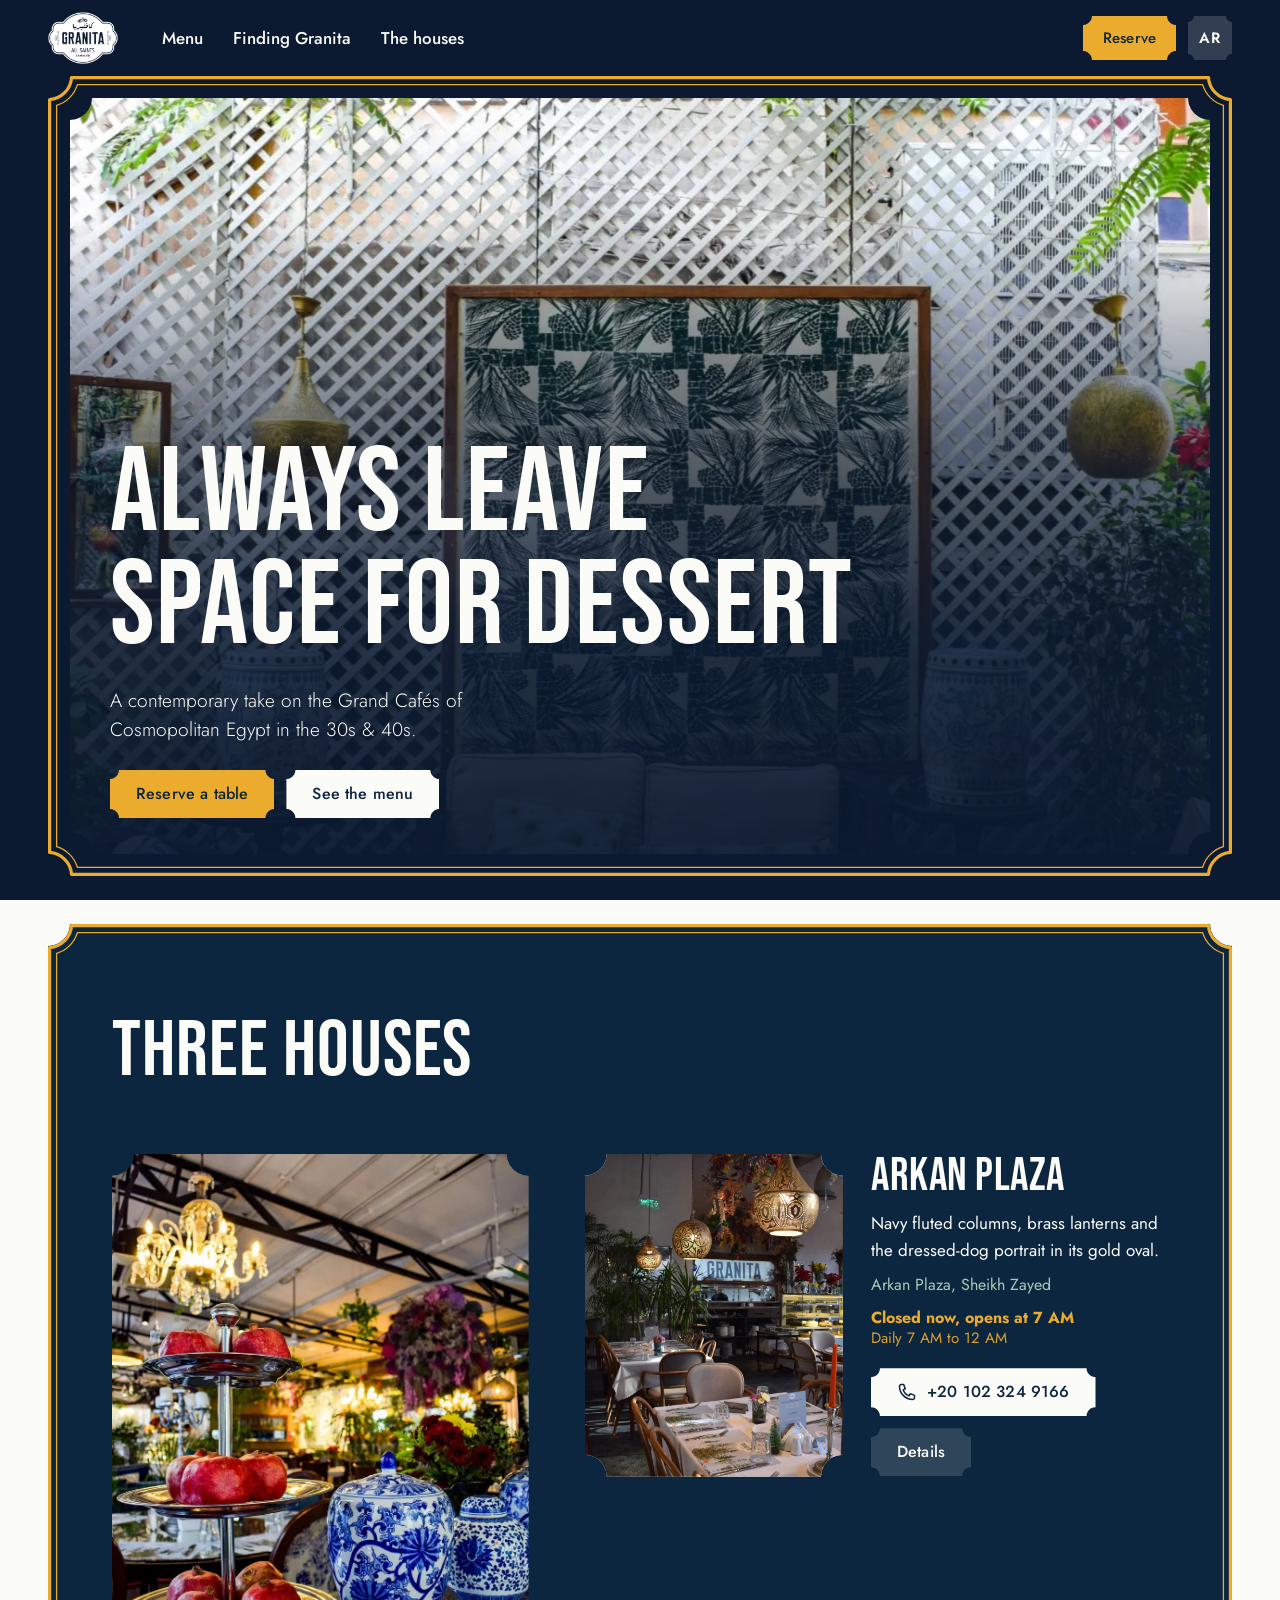
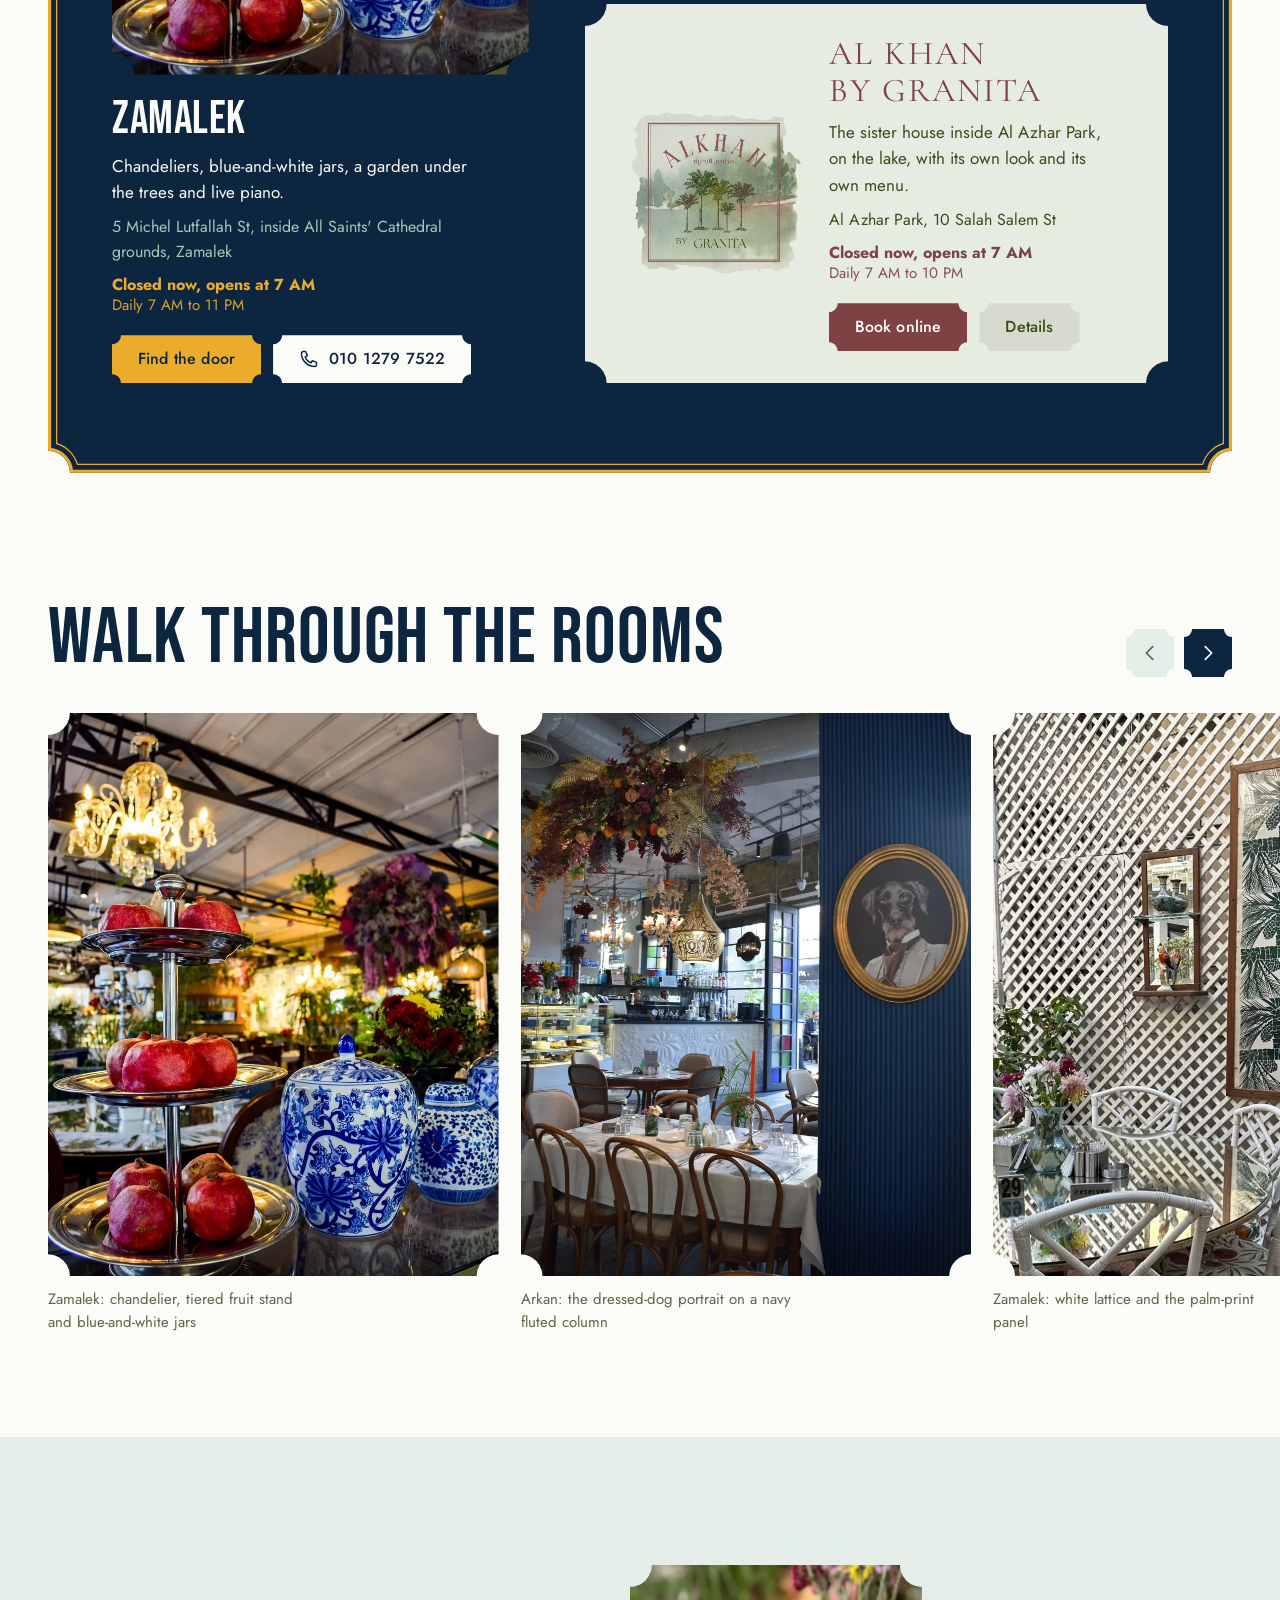
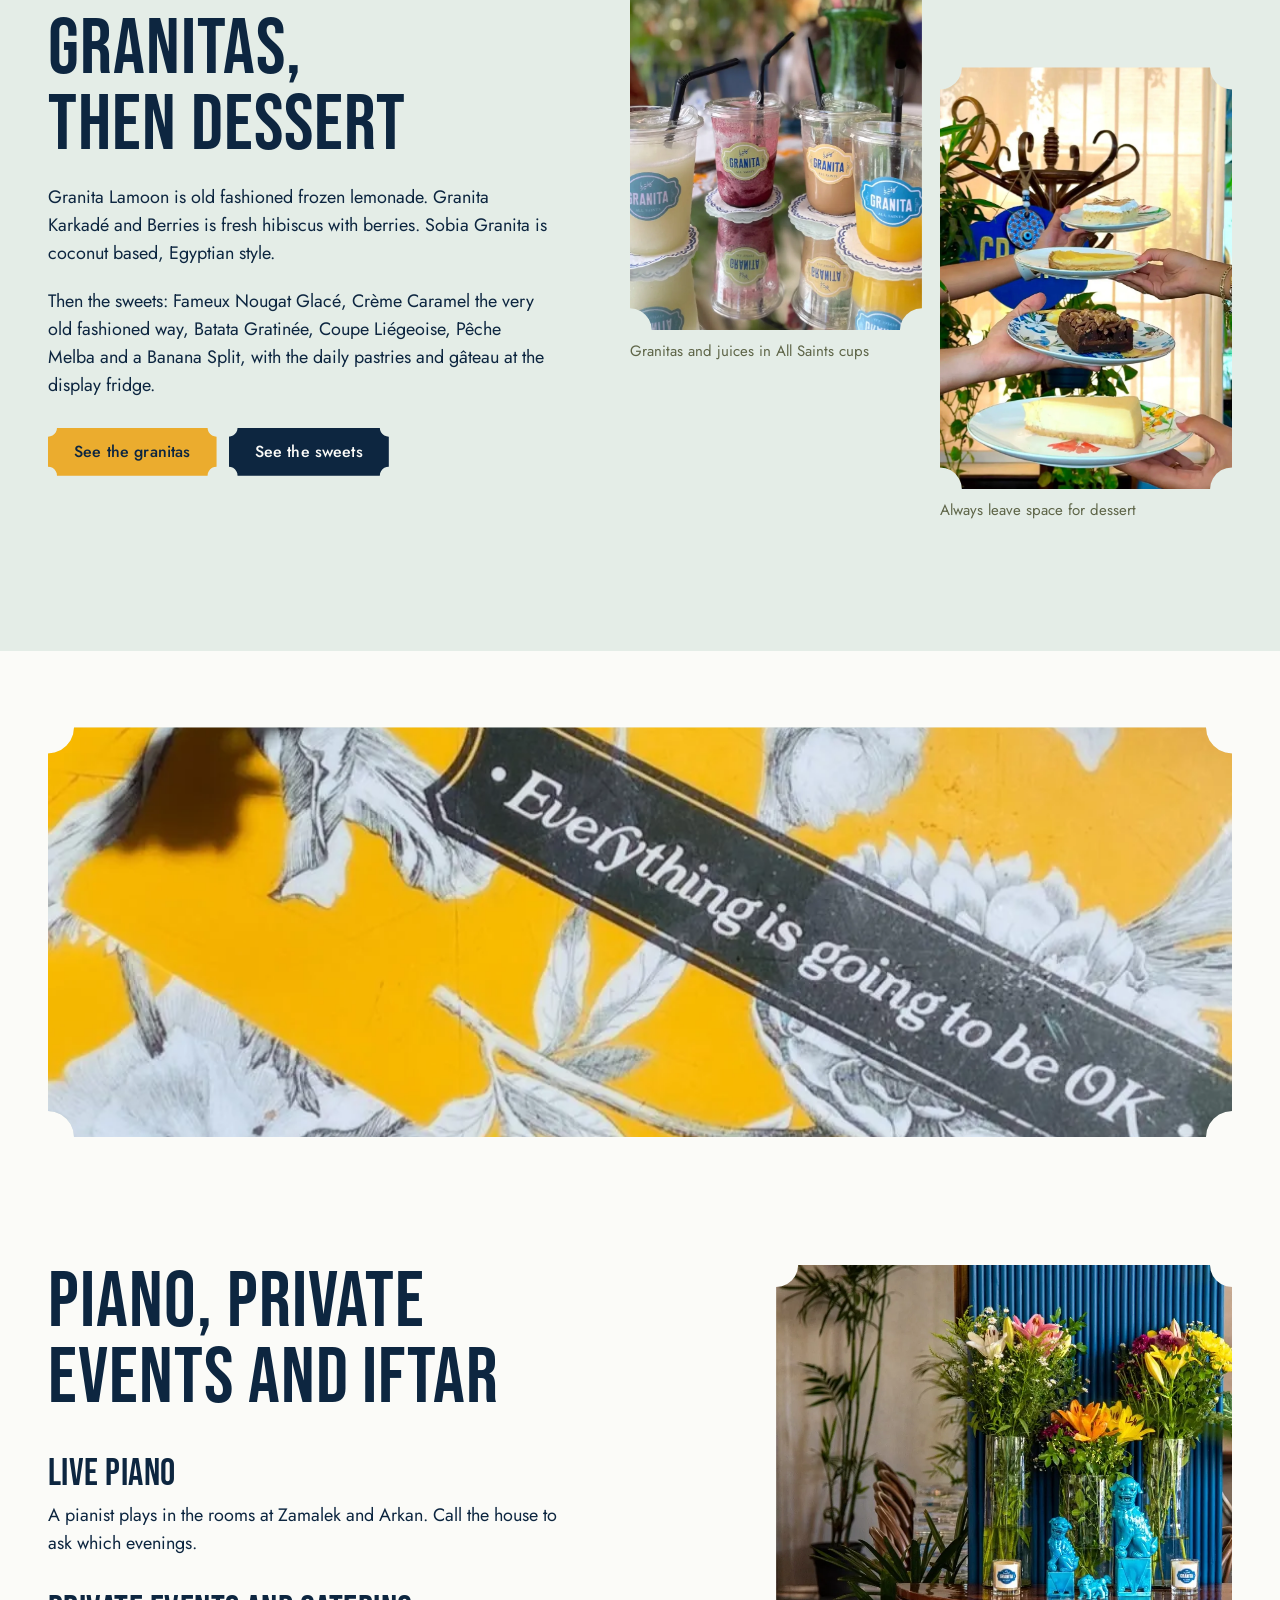
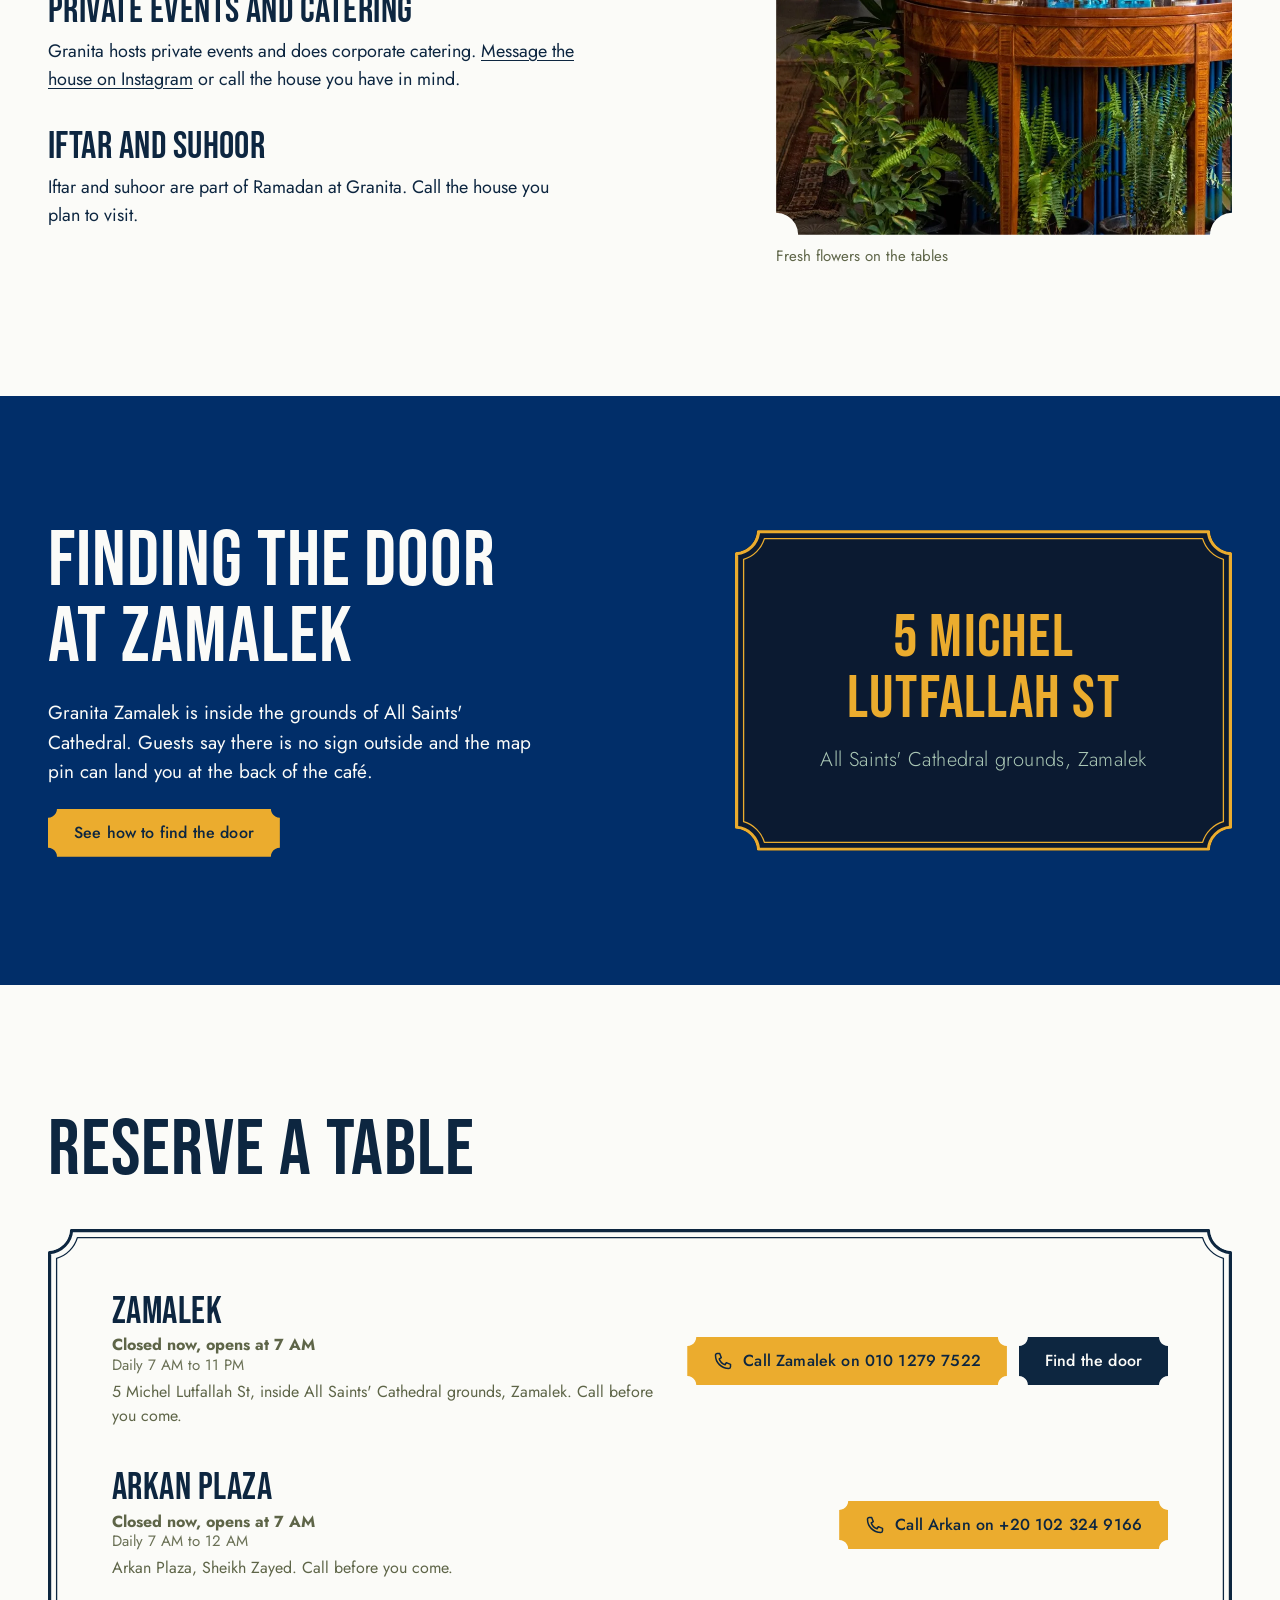
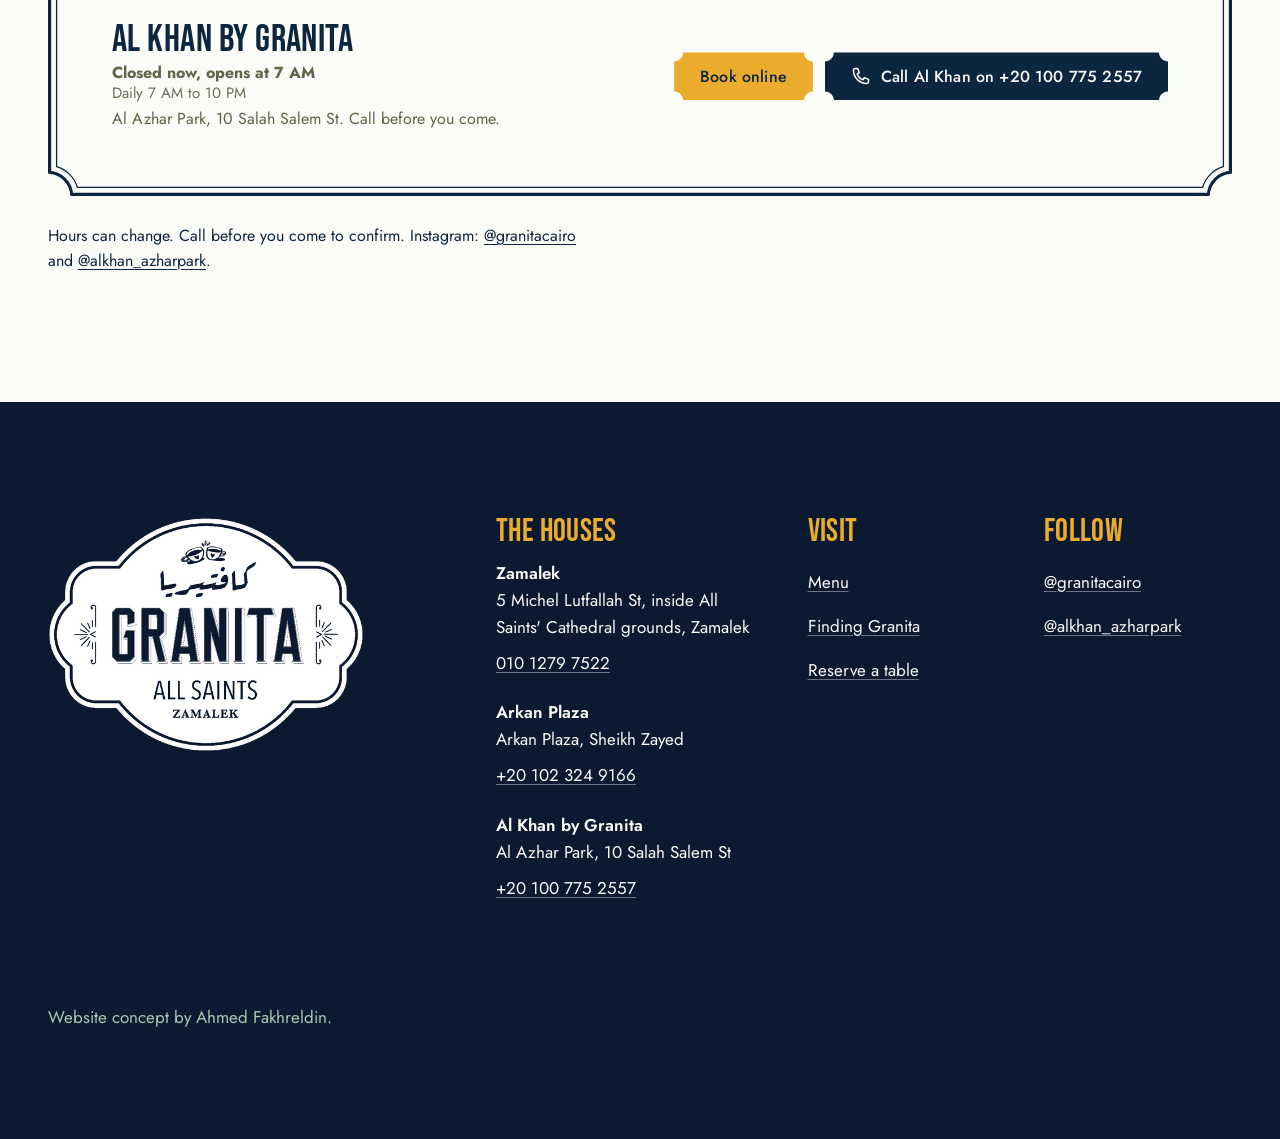
==== index.html @ 97324b76 "Granita site concept: home, menu, finding Granita Co-Authored-By: Claude Opus 5.5 <noreply@anthropic" ====
<!doctype html>
<html lang="en">
<head>
<meta charset="utf-8">
<meta name="viewport" content="width=device-width, initial-scale=1, minimum-scale=1, viewport-fit=cover">
<title>Granita Cairo | Grand café in Zamalek, Arkan Plaza and Al Azhar Park</title>
<meta name="description" content="Granita is a grand café in Cairo with three houses: Zamalek inside All Saints&#x27; Cathedral grounds, Arkan Plaza in Sheikh Zayed, and Al Khan by Granita in Al Azhar Park. Menu, hours and how to find the door.">
<meta name="theme-color" content="#0B1A31">
<link rel="canonical" href="https://ahmedfakhr1.github.io/granita-preview/">
<meta property="og:type" content="website">
<meta property="og:site_name" content="Granita Cairo">
<meta property="og:title" content="Granita Cairo | Grand café in Zamalek, Arkan Plaza and Al Azhar Park">
<meta property="og:description" content="Granita is a grand café in Cairo with three houses: Zamalek inside All Saints&#x27; Cathedral grounds, Arkan Plaza in Sheikh Zayed, and Al Khan by Granita in Al Azhar Park. Menu, hours and how to find the door.">
<meta property="og:url" content="https://ahmedfakhr1.github.io/granita-preview/">
<meta property="og:image" content="https://ahmedfakhr1.github.io/granita-preview/img/og.jpg">
<meta property="og:image:width" content="1200">
<meta property="og:image:height" content="630">
<meta property="og:image:alt" content="Granita All Saints Zamalek plaque beside the Zamalek garden seating">
<meta name="twitter:card" content="summary_large_image">
<link rel="icon" href="img/icon.png" type="image/png">
<link rel="apple-touch-icon" href="img/apple-touch-icon.png">
<link rel="preload" href="fonts/bebas-neue-3c5f3a.woff2" as="font" type="font/woff2" crossorigin>
<link rel="preload" href="fonts/cormorant-garamond-b5f26a.woff2" as="font" type="font/woff2" crossorigin>
<link rel="preload" href="fonts/jost-35841f.woff2" as="font" type="font/woff2" crossorigin>
<link rel="preload" as="image" href="img/hero-m.webp" media="(max-width: 760px)" type="image/webp" fetchpriority="high">
<link rel="preload" as="image" href="img/hero.webp" media="(min-width: 761px)" type="image/webp" fetchpriority="high">
<style>html.fl body{opacity:0}body{transition:opacity .25s ease}</style>
<script>(function(){var d=document.documentElement;d.classList.add('js');d.classList.add('fl');var done=function(){d.classList.remove('fl')};var t=setTimeout(done,1200);if(document.fonts&&document.fonts.load){Promise.all([document.fonts.load('400 1em "Bebas Neue"'),document.fonts.load('400 1em "Jost"'),document.fonts.load('600 1em "Jost"'),document.fonts.load('400 1em "Cormorant Garamond"')]).then(function(){clearTimeout(t);done()},done)}else{done()}})();</script>
<link rel="stylesheet" href="fonts.css?v=1">
<link rel="stylesheet" href="notch.css?v=1">
<link rel="stylesheet" href="site.css?v=1">
<script type="application/ld+json">{"@context": "https://schema.org", "@graph": [{"@type": "Restaurant", "@id": "https://ahmedfakhr1.github.io/granita-preview/#zamalek", "name": "Granita Cairo, All Saints Zamalek", "description": "Grand café inside All Saints' Cathedral grounds in Zamalek, Cairo.", "url": "https://ahmedfakhr1.github.io/granita-preview/", "image": "https://ahmedfakhr1.github.io/granita-preview/img/og.jpg", "telephone": "+20 10 1279 7522", "hasMenu": "https://ahmedfakhr1.github.io/granita-preview/menu.html", "hasMap": "https://www.google.com/maps/place/Granita+Cairo/@30.0582552,31.2235549,17z", "sameAs": ["https://www.instagram.com/granitacairo/"], "address": {"@type": "PostalAddress", "streetAddress": "5 Michel Lutfallah St, All Saints' Cathedral", "addressLocality": "Zamalek, Cairo", "addressCountry": "EG"}, "geo": {"@type": "GeoCoordinates", "latitude": 30.0582552, "longitude": 31.2235549}, "openingHoursSpecification": [{"@type": "OpeningHoursSpecification", "dayOfWeek": ["Monday", "Tuesday", "Wednesday", "Thursday", "Friday", "Saturday", "Sunday"], "opens": "07:00", "closes": "23:00"}]}, {"@type": "Restaurant", "@id": "https://ahmedfakhr1.github.io/granita-preview/#arkan", "name": "Granita Cairo Arkan", "url": "https://ahmedfakhr1.github.io/granita-preview/", "image": "https://ahmedfakhr1.github.io/granita-preview/img/og.jpg", "telephone": "+20 102 324 9166", "hasMenu": "https://ahmedfakhr1.github.io/granita-preview/menu.html", "hasMap": "https://www.google.com/maps/place/Granita+Cairo+Arkan/@30.0195496,31.00485,17z", "sameAs": ["https://www.instagram.com/granitacairo/"], "address": {"@type": "PostalAddress", "streetAddress": "Arkan Plaza", "addressLocality": "Sheikh Zayed", "addressCountry": "EG"}, "geo": {"@type": "GeoCoordinates", "latitude": 30.0195496, "longitude": 31.00485}, "openingHoursSpecification": [{"@type": "OpeningHoursSpecification", "dayOfWeek": ["Monday", "Tuesday", "Wednesday", "Thursday", "Friday", "Saturday", "Sunday"], "opens": "07:00", "closes": "00:00"}]}, {"@type": "Restaurant", "@id": "https://ahmedfakhr1.github.io/granita-preview/#alkhan", "name": "Al Khan by Granita", "url": "https://al-khan-granita.tablein.com/en", "image": "https://ahmedfakhr1.github.io/granita-preview/img/og.jpg", "telephone": "+20 100 775 2557", "hasMap": "https://www.google.com/maps/place/Granita/@30.0385077,31.2631735,17z", "sameAs": ["https://www.instagram.com/alkhan_azharpark/", "https://al-khan-granita.tablein.com/en"], "acceptsReservations": "https://al-khan-granita.tablein.com/en", "address": {"@type": "PostalAddress", "streetAddress": "Al Azhar Park, 10 Salah Salem St", "addressLocality": "Cairo", "addressCountry": "EG"}, "geo": {"@type": "GeoCoordinates", "latitude": 30.0385077, "longitude": 31.2631735}, "openingHoursSpecification": [{"@type": "OpeningHoursSpecification", "dayOfWeek": ["Monday", "Tuesday", "Wednesday", "Thursday", "Friday", "Saturday", "Sunday"], "opens": "07:00", "closes": "22:00"}]}]}</script>
</head>
<body class="p-home">
<a class="skip" href="#main">Skip to content</a>
<div id="top-sentinel" aria-hidden="true"></div>
<header class="hdr" id="hdr"><div class="hdr-in">
  <a class="brand" href="index.html" aria-label="Granita Cairo, home"><img src="img/logo-light-sm.png" width="240" height="178" alt="Granita, All Saints, Zamalek"></a>
  <nav class="nav" aria-label="Main"><a href="menu.html">Menu</a><a href="visit.html">Finding Granita</a><a href="index.html#houses">The houses</a></nav>
  <div class="acts">
    <a class="btn btn--sm hdr-cta" href="index.html#reserve">Reserve</a>
    <button class="ar" type="button" data-ar aria-haspopup="dialog" aria-label="Arabic">AR</button>
    <button class="burger" type="button" aria-expanded="false" aria-controls="drawer" aria-label="Open menu"><span></span><span></span><span></span></button>
  </div>
</div></header>
<div id="drawer" class="drawer" aria-hidden="true" inert>
  <nav aria-label="Mobile">
    <a class="big" href="index.html">Home</a>
    <a class="big" href="menu.html">Menu</a>
    <a class="big" href="visit.html">Finding Granita</a>
    <a class="big" href="index.html#houses">The houses</a>
    <a class="big" href="index.html#reserve">Reserve a table</a>
    <span class="gap"></span>
    <a class="small" href="tel:+201012797522">Call Zamalek 010 1279 7522</a>
    <a class="small" href="tel:+201023249166">Call Arkan +20 102 324 9166</a>
    <a class="small" href="tel:+201007752557">Call Al Khan +20 100 775 2557</a>
    <a class="small" href="https://www.instagram.com/granitacairo/" target="_blank" rel="noopener">Instagram @granitacairo</a>
  </nav>
</div>
<main id="main">
<section class="hero" aria-labelledby="h1">
  <div class="hero-frame fr fr--gold" aria-hidden="true"></div>
  <div class="hero-pic nt" style="--n:22px">
    <picture><source media="(max-width: 760px)" srcset="img/hero-m.webp"><img src="img/hero.webp" width="1440" height="900" alt="Garden seating at Granita Zamalek: a sofa and armchairs under a palm-print panel, white lattice, brass lanterns and blue-and-white jars" fetchpriority="high"></picture>
  </div>
  <div class="hero-copy">
    <h1 id="h1">Always leave space for dessert</h1>
    <p class="lead">A contemporary take on the Grand Cafés of Cosmopolitan Egypt in the 30s &amp; 40s.</p>
    <div class="acts-row">
      <a class="btn" href="#reserve">Reserve a table</a>
      <a class="btn btn--paper" href="menu.html">See the menu</a>
    </div>
  </div>
</section>

<section class="houses" id="houses" aria-labelledby="houses-h">
  <div class="houses-panel nt fr fr--gold" style="--n:22px">
    <div class="wrap">
      <h2 id="houses-h" class="rv">Three houses</h2>
      <div class="hgrid">
        <article class="hz rv">
          <div class="ph nt"><img src="img/zamalek-chandelier.webp" alt="A crystal chandelier above a tiered stand of pomegranates beside blue-and-white ginger jars" width="900" height="1125" loading="lazy" decoding="async"></div>
          <div class="ht">
            <h3>Zamalek</h3>
            <p>Chandeliers, blue-and-white jars, a garden under the trees and live piano.</p>
            <p class="addr">5 Michel Lutfallah St, inside All Saints&#x27; Cathedral grounds, Zamalek</p>
            <p class="state" data-open="7" data-close="23"><span class="st-text">Daily 7 AM to 11 PM</span></p>
            <div class="acts-row"><a class="btn" href="visit.html#entrance">Find the door</a><a class="btn btn--paper" href="tel:+201012797522"><svg class="i" viewBox="0 0 24 24" fill="none" stroke="currentColor" stroke-width="1.8" stroke-linecap="round" stroke-linejoin="round" aria-hidden="true" focusable="false"><path d="M5 3h3l2 5-2.5 1.5a11 11 0 0 0 7 7L16 14l5 2v3a2 2 0 0 1-2 2A16 16 0 0 1 3 5a2 2 0 0 1 2-2z"/></svg>010 1279 7522</a></div>
          </div>
        </article>
        <article class="ha rv">
          <div class="ph nt"><img src="img/arkan-dining.webp" alt="Brass lanterns over set tables, with the Granita sign and a pastry display in the background" width="900" height="1190" loading="lazy" decoding="async" style="object-position:50% 40%"></div>
          <div class="ht">
            <h3>Arkan Plaza</h3>
            <p>Navy fluted columns, brass lanterns and the dressed-dog portrait in its gold oval.</p>
            <p class="addr">Arkan Plaza, Sheikh Zayed</p>
            <p class="state" data-open="7" data-close="24"><span class="st-text">Daily 7 AM to 12 AM</span></p>
            <div class="acts-row"><a class="btn btn--paper" href="tel:+201023249166"><svg class="i" viewBox="0 0 24 24" fill="none" stroke="currentColor" stroke-width="1.8" stroke-linecap="round" stroke-linejoin="round" aria-hidden="true" focusable="false"><path d="M5 3h3l2 5-2.5 1.5a11 11 0 0 0 7 7L16 14l5 2v3a2 2 0 0 1-2 2A16 16 0 0 1 3 5a2 2 0 0 1 2-2z"/></svg>+20 102 324 9166</a><a class="btn btn--ghost" href="visit.html#arkan">Details</a></div>
          </div>
        </article>
        <article class="hk nt rv">
          <img class="hk-logo" src="img/logo-alkhan.webp" width="625" height="625" alt="Al Khan by Granita: a watercolour seal of palm trees by a lake" loading="lazy">
          <div class="ht">
            <h3>Al Khan by Granita</h3>
            <p>The sister house inside Al Azhar Park, on the lake, with its own look and its own menu.</p>
            <p class="addr">Al Azhar Park, 10 Salah Salem St</p>
            <p class="state" data-open="7" data-close="22"><span class="st-text">Daily 7 AM to 10 PM</span></p>
            <div class="acts-row"><a class="btn btn--wine" href="https://al-khan-granita.tablein.com/en" target="_blank" rel="noopener">Book online</a><a class="btn btn--ghost" href="visit.html#alkhan">Details</a></div>
          </div>
        </article>
      </div>
    </div>
  </div>
</section>

<section class="rooms" id="rooms" aria-labelledby="rooms-h">
  <div class="wrap rooms-head"><h2 id="rooms-h" class="rv">Walk through the rooms</h2>
    <div class="track-btns"><button type="button" class="tb" data-dir="-1" aria-label="Previous photos"><svg class="i" viewBox="0 0 24 24" fill="none" stroke="currentColor" stroke-width="1.8" stroke-linecap="round" stroke-linejoin="round" aria-hidden="true" focusable="false"><path d="M15 5l-7 7 7 7"/></svg></button><button type="button" class="tb" data-dir="1" aria-label="Next photos"><svg class="i" viewBox="0 0 24 24" fill="none" stroke="currentColor" stroke-width="1.8" stroke-linecap="round" stroke-linejoin="round" aria-hidden="true" focusable="false"><path d="M9 5l7 7-7 7"/></svg></button></div>
  </div>
  <div class="track" tabindex="0" role="region" aria-label="Photographs of the rooms, scroll sideways"><figure class="rm"><div class="ph nt" style="--n:22px"><img src="img/zamalek-chandelier.webp" alt="A crystal chandelier above a tiered stand of pomegranates beside blue-and-white ginger jars" width="900" height="1125" loading="lazy" decoding="async"></div><figcaption>Zamalek: chandelier, tiered fruit stand and blue-and-white jars</figcaption></figure><figure class="rm"><div class="ph nt" style="--n:22px"><img src="img/arkan-dog-portrait.webp" alt="A dressed-dog portrait in a gold oval frame on a navy fluted column, with hanging flowers and a set table behind" width="900" height="1125" loading="lazy" decoding="async"></div><figcaption>Arkan: the dressed-dog portrait on a navy fluted column</figcaption></figure><figure class="rm"><div class="ph nt" style="--n:22px"><img src="img/zamalek-lattice.webp" alt="White lattice walls, a palm-print panel and a round glass table with a vase of flowers" width="900" height="1125" loading="lazy" decoding="async"></div><figcaption>Zamalek: white lattice and the palm-print panel</figcaption></figure><figure class="rm"><div class="ph nt" style="--n:22px"><img src="img/alkhan-mashrabiya.webp" alt="A long dining room with dark wooden mashrabiya windows, brass lanterns and white-draped chairs" width="1000" height="667" loading="lazy" decoding="async"></div><figcaption>Al Khan: the mashrabiya room</figcaption></figure><figure class="rm"><div class="ph nt" style="--n:22px"><img src="img/zamalek-dusk-lounge.webp" alt="Dark blue sofas, a brass round table and lamps in the Zamalek lounge at dusk" width="900" height="1125" loading="lazy" decoding="async"></div><figcaption>Zamalek at dusk: sofas and lamps</figcaption></figure><figure class="rm"><div class="ph nt" style="--n:22px"><img src="img/arkan-dining.webp" alt="Brass lanterns over set tables, with the Granita sign and a pastry display in the background" width="900" height="1190" loading="lazy" decoding="async"></div><figcaption>Arkan: brass lanterns over the set tables</figcaption></figure><figure class="rm"><div class="ph nt" style="--n:22px"><img src="img/flower-table.webp" alt="Three vases of fresh lilies and chrysanthemums on a wooden console against a navy fluted wall, with turquoise lion figures" width="900" height="1125" loading="lazy" decoding="async"></div><figcaption>Fresh flowers against the navy wall</figcaption></figure><figure class="rm"><div class="ph nt" style="--n:22px"><img src="img/alkhan-terrace.webp" alt="A white-clothed table on a terrace beside the lake in Al Azhar Park, with palms and the Citadel in the distance" width="1000" height="850" loading="lazy" decoding="async"></div><figcaption>Al Khan: the lake terrace</figcaption></figure><figure class="rm"><div class="ph nt" style="--n:22px"><img src="img/zamalek-sofa-clock.webp" alt="A cream sofa with floral cushions, palms and a wall clock in the Zamalek window" width="900" height="1125" loading="lazy" decoding="async"></div><figcaption>Zamalek: a cream sofa under the wall clock</figcaption></figure></div>
</section>

<section class="treats" id="granitas" aria-labelledby="treats-h">
  <div class="wrap treats-in">
    <div class="treats-copy">
      <h2 id="treats-h" class="rv">Granitas, then dessert</h2>
      <p class="rv">Granita Lamoon is old fashioned frozen lemonade. Granita Karkadé and Berries is fresh hibiscus with berries. Sobia Granita is coconut based, Egyptian style.</p>
      <p class="rv">Then the sweets: Fameux Nougat Glacé, Crème Caramel the very old fashioned way, Batata Gratinée, Coupe Liégeoise, Pêche Melba and a Banana Split, with the daily pastries and gâteau at the display fridge.</p>
      <div class="acts-row rv"><a class="btn" href="menu.html#signature-drinks">See the granitas</a><a class="btn btn--ink" href="menu.html#sweets">See the sweets</a></div>
    </div>
    <div class="treats-pics">
      <figure class="tp1 rv"><div class="ph nt"><img src="img/granitas.webp" alt="Four drinks in All Saints branded cups on lace coasters: a pale granita, a berry granita, an iced coffee and an orange juice" width="900" height="1169" loading="lazy" decoding="async"></div><figcaption>Granitas and juices in All Saints cups</figcaption></figure>
      <figure class="tp2 rv"><div class="ph nt"><img src="img/desserts.webp" alt="Four dessert plates held up at once: a cream-topped sponge, a lemon tart, a nut-topped brownie and a cheesecake" width="900" height="1308" loading="lazy" decoding="async"></div><figcaption>Always leave space for dessert</figcaption></figure>
    </div>
  </div>
</section>

<section class="toile" aria-label="The yellow toile placemats read: Everything is going to be OK">
  <div class="wrap"><div class="ph nt rv" style="--n:26px"><img src="img/toile.webp" alt="Yellow toile placemat printed with black-and-white flowers and a banner reading Everything is going to be OK" width="1170" height="580" loading="lazy" decoding="async"></div></div>
</section>

<section class="events" id="events" aria-labelledby="events-h">
  <div class="wrap events-in">
    <div class="events-copy">
      <h2 id="events-h" class="rv">Piano, private events and iftar</h2>
      <div class="ev rv"><h3>Live piano</h3><p>A pianist plays in the rooms at Zamalek and Arkan. Call the house to ask which evenings.</p></div>
      <div class="ev rv"><h3>Private events and catering</h3><p>Granita hosts private events and does corporate catering. <a href="https://www.instagram.com/granitacairo/" target="_blank" rel="noopener">Message the house on Instagram</a> or call the house you have in mind.</p></div>
      <div class="ev rv"><h3>Iftar and suhoor</h3><p>Iftar and suhoor are part of Ramadan at Granita. Call the house you plan to visit.</p></div>
    </div>
    <figure class="events-pic rv"><div class="ph nt"><img src="img/flower-table.webp" alt="Three vases of fresh lilies and chrysanthemums on a wooden console against a navy fluted wall, with turquoise lion figures" width="900" height="1125" loading="lazy" decoding="async"></div><figcaption>Fresh flowers on the tables</figcaption></figure>
  </div>
</section>

<section class="door" id="door" aria-labelledby="door-h">
  <div class="wrap door-in">
    <div class="door-copy">
      <h2 id="door-h" class="rv">Finding the door at Zamalek</h2>
      <p class="rv">Granita Zamalek is inside the grounds of All Saints' Cathedral. Guests say there is no sign outside and the map pin can land you at the back of the café.</p>
      <div class="acts-row rv"><a class="btn" href="visit.html#entrance">See how to find the door</a></div>
    </div>
    <div class="plate nt fr fr--gold rv" style="--n:22px" role="img" aria-label="5 Michel Lutfallah St, All Saints' Cathedral grounds, Zamalek">
      <p>5 Michel Lutfallah St</p>
      <p class="plate-sub">All Saints' Cathedral grounds, Zamalek</p>
    </div>
  </div>
</section>

<section class="reserve" id="reserve" aria-labelledby="reserve-h">
  <div class="wrap">
    <h2 id="reserve-h" class="rv">Reserve a table</h2>
    <div class="rsv nt fr fr--navy rv" style="--n:22px">
      <div class="rr">
        <div class="rr-n"><h3>Zamalek</h3><p class="state" data-open="7" data-close="23"><span class="st-text">Daily 7 AM to 11 PM</span></p></div>
        <div class="acts-row"><a class="btn" href="tel:+201012797522"><svg class="i" viewBox="0 0 24 24" fill="none" stroke="currentColor" stroke-width="1.8" stroke-linecap="round" stroke-linejoin="round" aria-hidden="true" focusable="false"><path d="M5 3h3l2 5-2.5 1.5a11 11 0 0 0 7 7L16 14l5 2v3a2 2 0 0 1-2 2A16 16 0 0 1 3 5a2 2 0 0 1 2-2z"/></svg>Call Zamalek on 010 1279 7522</a><a class="btn btn--ink" href="visit.html#entrance">Find the door</a></div>
        <p class="rr-a">5 Michel Lutfallah St, inside All Saints&#x27; Cathedral grounds, Zamalek. Call before you come.</p>
      </div>
      <div class="rr">
        <div class="rr-n"><h3>Arkan Plaza</h3><p class="state" data-open="7" data-close="24"><span class="st-text">Daily 7 AM to 12 AM</span></p></div>
        <div class="acts-row"><a class="btn" href="tel:+201023249166"><svg class="i" viewBox="0 0 24 24" fill="none" stroke="currentColor" stroke-width="1.8" stroke-linecap="round" stroke-linejoin="round" aria-hidden="true" focusable="false"><path d="M5 3h3l2 5-2.5 1.5a11 11 0 0 0 7 7L16 14l5 2v3a2 2 0 0 1-2 2A16 16 0 0 1 3 5a2 2 0 0 1 2-2z"/></svg>Call Arkan on +20 102 324 9166</a></div>
        <p class="rr-a">Arkan Plaza, Sheikh Zayed. Call before you come.</p>
      </div>
      <div class="rr">
        <div class="rr-n"><h3>Al Khan by Granita</h3><p class="state" data-open="7" data-close="22"><span class="st-text">Daily 7 AM to 10 PM</span></p></div>
        <div class="acts-row"><a class="btn" href="https://al-khan-granita.tablein.com/en" target="_blank" rel="noopener">Book online</a><a class="btn btn--ink" href="tel:+201007752557"><svg class="i" viewBox="0 0 24 24" fill="none" stroke="currentColor" stroke-width="1.8" stroke-linecap="round" stroke-linejoin="round" aria-hidden="true" focusable="false"><path d="M5 3h3l2 5-2.5 1.5a11 11 0 0 0 7 7L16 14l5 2v3a2 2 0 0 1-2 2A16 16 0 0 1 3 5a2 2 0 0 1 2-2z"/></svg>Call Al Khan on +20 100 775 2557</a></div>
        <p class="rr-a">Al Azhar Park, 10 Salah Salem St. Call before you come.</p>
      </div>
    </div>
    <p class="note rv">Hours can change. Call before you come to confirm. Instagram: <a href="https://www.instagram.com/granitacairo/" target="_blank" rel="noopener">@granitacairo</a> and <a href="https://www.instagram.com/alkhan_azharpark/" target="_blank" rel="noopener">@alkhan_azharpark</a>.</p>
  </div>
</section>
</main>
<footer class="foot" id="foot">
  <div class="wrap foot-in">
    <a class="foot-mark" href="index.html" aria-label="Granita Cairo, home"><img src="img/logo-light.png" width="560" height="416" alt="Granita, All Saints, Zamalek" loading="lazy"></a>
    <div class="foot-cols">
      <div>
        <h2>The houses</h2>
        <div class="fh"><p><b>Zamalek</b><br>5 Michel Lutfallah St, inside All Saints&#x27; Cathedral grounds, Zamalek</p><a class="tl" href="tel:+201012797522">010 1279 7522</a></div>
        <div class="fh"><p><b>Arkan Plaza</b><br>Arkan Plaza, Sheikh Zayed</p><a class="tl" href="tel:+201023249166">+20 102 324 9166</a></div>
        <div class="fh"><p><b>Al Khan by Granita</b><br>Al Azhar Park, 10 Salah Salem St</p><a class="tl" href="tel:+201007752557">+20 100 775 2557</a></div>
      </div>
      <div>
        <h2>Visit</h2>
        <div class="fl"><a class="tl" href="menu.html">Menu</a><a class="tl" href="visit.html">Finding Granita</a><a class="tl" href="index.html#reserve">Reserve a table</a></div>
      </div>
      <div>
        <h2>Follow</h2>
        <div class="fl"><a class="tl" href="https://www.instagram.com/granitacairo/" target="_blank" rel="noopener">@granitacairo</a><a class="tl" href="https://www.instagram.com/alkhan_azharpark/" target="_blank" rel="noopener">@alkhan_azharpark</a></div>
      </div>
    </div>
    <p class="credit">Website concept by Ahmed Fakhreldin.</p>
  </div>
</footer>
<div class="abar" role="group" aria-label="Quick actions">
  <button type="button" data-sheet-open="call"><svg class="i" viewBox="0 0 24 24" fill="none" stroke="currentColor" stroke-width="1.8" stroke-linecap="round" stroke-linejoin="round" aria-hidden="true" focusable="false"><path d="M5 3h3l2 5-2.5 1.5a11 11 0 0 0 7 7L16 14l5 2v3a2 2 0 0 1-2 2A16 16 0 0 1 3 5a2 2 0 0 1 2-2z"/></svg><span>Call</span></button>
  <a href="menu.html"><svg class="i" viewBox="0 0 24 24" fill="none" stroke="currentColor" stroke-width="1.8" stroke-linecap="round" stroke-linejoin="round" aria-hidden="true" focusable="false"><path d="M6 3v7a2 2 0 0 0 2 2v9M10 3v7a2 2 0 0 1-2 2M17 3c-2 1.5-3 4-3 7 0 1.5 1 2.5 3 2.5V21"/></svg><span>Menu</span></a>
  <button type="button" data-sheet-open="dir"><svg class="i" viewBox="0 0 24 24" fill="none" stroke="currentColor" stroke-width="1.8" stroke-linecap="round" stroke-linejoin="round" aria-hidden="true" focusable="false"><path d="M12 21s-7-6.2-7-11.5a7 7 0 0 1 14 0C19 14.8 12 21 12 21z"/><circle cx="12" cy="9.5" r="2.5"/></svg><span>Directions</span></button>
</div>
<dialog id="ar-dialog" class="dlg nt" aria-labelledby="ar-t">
  <h2 id="ar-t">Arabic</h2>
  <p>Arabic is not in this preview, it will be live in the final version.</p>
  <form method="dialog"><button class="btn btn--sm">Close</button></form>
</dialog>
<dialog id="sheet" class="dlg dlg--sheet nt" aria-labelledby="sheet-t">
  <h2 id="sheet-t" data-sheet-title>Call a house</h2>
  <div data-sheet="call" hidden><a href="tel:+201012797522"><b>Zamalek</b><span>010 1279 7522</span></a><a href="tel:+201023249166"><b>Arkan Plaza</b><span>+20 102 324 9166</span></a><a href="tel:+201007752557"><b>Al Khan</b><span>+20 100 775 2557</span></a></div>
  <div data-sheet="dir" hidden><a href="https://www.google.com/maps/place/Granita+Cairo/@30.0582552,31.2235549,17z" target="_blank" rel="noopener"><b>Zamalek</b><span>Open in Google Maps</span></a><a href="https://www.google.com/maps/place/Granita+Cairo+Arkan/@30.0195496,31.00485,17z" target="_blank" rel="noopener"><b>Arkan Plaza</b><span>Open in Google Maps</span></a><a href="https://www.google.com/maps/place/Granita/@30.0385077,31.2631735,17z" target="_blank" rel="noopener"><b>Al Khan</b><span>Open in Google Maps</span></a></div>
  <form method="dialog"><button class="btn btn--paper btn--sm">Close</button></form>
</dialog>
<script src="app.js?v=1" defer></script>
</body>
</html>
---- fonts.css ----
@font-face {
  font-family: 'Bebas Neue';
  font-style: normal;
  font-weight: 400;
  font-display: block;
  src: url(fonts/bebas-neue-3c5f3a.woff2) format('woff2');
  unicode-range: U+0000-00FF, U+0131, U+0152-0153, U+02BB-02BC, U+02C6, U+02DA, U+02DC, U+0304, U+0308, U+0329, U+2000-206F, U+20AC, U+2122, U+2191, U+2193, U+2212, U+2215, U+FEFF, U+FFFD;
}
@font-face {
  font-family: 'Cormorant Garamond';
  font-style: normal;
  font-weight: 400;
  font-display: block;
  src: url(fonts/cormorant-garamond-b5f26a.woff2) format('woff2');
  unicode-range: U+0000-00FF, U+0131, U+0152-0153, U+02BB-02BC, U+02C6, U+02DA, U+02DC, U+0304, U+0308, U+0329, U+2000-206F, U+20AC, U+2122, U+2191, U+2193, U+2212, U+2215, U+FEFF, U+FFFD;
}
@font-face {
  font-family: 'Jost';
  font-style: normal;
  font-weight: 300 700;
  font-display: block;
  src: url(fonts/jost-35841f.woff2) format('woff2');
  unicode-range: U+0000-00FF, U+0131, U+0152-0153, U+02BB-02BC, U+02C6, U+02DA, U+02DC, U+0304, U+0308, U+0329, U+2000-206F, U+20AC, U+2122, U+2191, U+2193, U+2212, U+2215, U+FEFF, U+FFFD;
}
---- notch.css ----
/* notched corners: the cut-in corner of the printed menu frame, as a mask for photographs, panels and buttons */
.nt,.btn,.chip,.ar,.dlg,.tb{-webkit-clip-path:polygon(calc(var(--n)*0.0000) calc(var(--n)*1.0000),calc(var(--n)*0.2588) calc(var(--n)*0.9659),calc(var(--n)*0.5000) calc(var(--n)*0.8660),calc(var(--n)*0.7071) calc(var(--n)*0.7071),calc(var(--n)*0.8660) calc(var(--n)*0.5000),calc(var(--n)*0.9659) calc(var(--n)*0.2588),calc(var(--n)*1.0000) calc(var(--n)*0.0000),calc(100% - var(--n)*1.0000) calc(var(--n)*0.0000),calc(100% - var(--n)*0.9659) calc(var(--n)*0.2588),calc(100% - var(--n)*0.8660) calc(var(--n)*0.5000),calc(100% - var(--n)*0.7071) calc(var(--n)*0.7071),calc(100% - var(--n)*0.5000) calc(var(--n)*0.8660),calc(100% - var(--n)*0.2588) calc(var(--n)*0.9659),calc(100% - var(--n)*0.0000) calc(var(--n)*1.0000),calc(100% - var(--n)*0.0000) calc(100% - var(--n)*1.0000),calc(100% - var(--n)*0.2588) calc(100% - var(--n)*0.9659),calc(100% - var(--n)*0.5000) calc(100% - var(--n)*0.8660),calc(100% - var(--n)*0.7071) calc(100% - var(--n)*0.7071),calc(100% - var(--n)*0.8660) calc(100% - var(--n)*0.5000),calc(100% - var(--n)*0.9659) calc(100% - var(--n)*0.2588),calc(100% - var(--n)*1.0000) calc(100% - var(--n)*0.0000),calc(var(--n)*1.0000) calc(100% - var(--n)*0.0000),calc(var(--n)*0.9659) calc(100% - var(--n)*0.2588),calc(var(--n)*0.8660) calc(100% - var(--n)*0.5000),calc(var(--n)*0.7071) calc(100% - var(--n)*0.7071),calc(var(--n)*0.5000) calc(100% - var(--n)*0.8660),calc(var(--n)*0.2588) calc(100% - var(--n)*0.9659),calc(var(--n)*0.0000) calc(100% - var(--n)*1.0000));clip-path:polygon(calc(var(--n)*0.0000) calc(var(--n)*1.0000),calc(var(--n)*0.2588) calc(var(--n)*0.9659),calc(var(--n)*0.5000) calc(var(--n)*0.8660),calc(var(--n)*0.7071) calc(var(--n)*0.7071),calc(var(--n)*0.8660) calc(var(--n)*0.5000),calc(var(--n)*0.9659) calc(var(--n)*0.2588),calc(var(--n)*1.0000) calc(var(--n)*0.0000),calc(100% - var(--n)*1.0000) calc(var(--n)*0.0000),calc(100% - var(--n)*0.9659) calc(var(--n)*0.2588),calc(100% - var(--n)*0.8660) calc(var(--n)*0.5000),calc(100% - var(--n)*0.7071) calc(var(--n)*0.7071),calc(100% - var(--n)*0.5000) calc(var(--n)*0.8660),calc(100% - var(--n)*0.2588) calc(var(--n)*0.9659),calc(100% - var(--n)*0.0000) calc(var(--n)*1.0000),calc(100% - var(--n)*0.0000) calc(100% - var(--n)*1.0000),calc(100% - var(--n)*0.2588) calc(100% - var(--n)*0.9659),calc(100% - var(--n)*0.5000) calc(100% - var(--n)*0.8660),calc(100% - var(--n)*0.7071) calc(100% - var(--n)*0.7071),calc(100% - var(--n)*0.8660) calc(100% - var(--n)*0.5000),calc(100% - var(--n)*0.9659) calc(100% - var(--n)*0.2588),calc(100% - var(--n)*1.0000) calc(100% - var(--n)*0.0000),calc(var(--n)*1.0000) calc(100% - var(--n)*0.0000),calc(var(--n)*0.9659) calc(100% - var(--n)*0.2588),calc(var(--n)*0.8660) calc(100% - var(--n)*0.5000),calc(var(--n)*0.7071) calc(100% - var(--n)*0.7071),calc(var(--n)*0.5000) calc(100% - var(--n)*0.8660),calc(var(--n)*0.2588) calc(100% - var(--n)*0.9659),calc(var(--n)*0.0000) calc(100% - var(--n)*1.0000))}
.nt{--n:22px}
---- site.css ----
/* Granita Cairo. Tokens first, then base, header, sections, menu, visit. */
:root {
  --paper: #FBFBF8;
  --ink: #0D2640;
  --cover: #012E69;
  --deep: #0B1A31;
  --gold: #EBAC2E;
  --sage: #ABC8B6;
  --sage-t: #E4EDE7;
  --green: #5E6548;
  --wine: #7E4245;
  --wash: #E7ECE3;
  --olive: #3F4A1B;
  --f-disp: 'Bebas Neue', 'Arial Narrow', Impact, sans-serif;
  --f-body: 'Jost', 'Helvetica Neue', Arial, sans-serif;
  --f-serif: 'Cormorant Garamond', Georgia, 'Times New Roman', serif;
  --hdr: 64px;
  --gut: clamp(16px, 4vw, 48px);
  --gut-b: clamp(12px, 2vw, 24px);
  --max: 1360px;
  --sec: clamp(72px, 10vw, 150px);
  --focus: var(--ink);
}

*, *::before, *::after { box-sizing: border-box; }
html { -webkit-text-size-adjust: 100%; scroll-behavior: smooth; overflow-x: clip; }
body {
  margin: 0; overflow-x: clip; min-width: 0;
  background: var(--paper); color: var(--ink);
  font: 400 17px/1.55 var(--f-body);
  -webkit-font-smoothing: antialiased;
  text-rendering: optimizeLegibility;
}
img { display: block; max-width: 100%; height: auto; }
h1, h2, h3, h4, p, figure, ul { margin: 0; padding: 0; }
ul { list-style: none; }
a { color: inherit; text-underline-offset: 3px; }
button { font: inherit; color: inherit; }
:focus-visible { outline: 3px solid var(--focus); outline-offset: 3px; }
.on-dark { --focus: var(--gold); }
.sr { position: absolute; width: 1px; height: 1px; overflow: hidden; clip: rect(0 0 0 0); white-space: nowrap; }
.skip { position: fixed; left: 12px; top: -80px; z-index: 100; background: var(--gold); color: var(--ink); padding: 12px 18px; font-weight: 600; text-decoration: none; }
.skip:focus { top: 12px; }
.wrap { width: 100%; max-width: calc(var(--max) + 2 * var(--gut)); margin-inline: auto; padding-inline: var(--gut); }
#top-sentinel { position: absolute; top: 0; left: 0; width: 1px; height: 40px; pointer-events: none; }

/* a link that is a target of its own: 44px */
.tl { display: inline-flex; align-items: center; min-height: 44px; min-width: 44px; }
.fl { display: flex; flex-direction: column; align-items: flex-start; }

/* type */
h1, h2, h3 { font-family: var(--f-disp); font-weight: 400; letter-spacing: .012em; text-wrap: balance; }
h2 { font-size: clamp(2.7rem, 6.2vw, 5rem); line-height: .96; }
h3 { font-size: clamp(1.9rem, 3vw, 2.4rem); line-height: 1; }
.lead { font-size: clamp(1.15rem, 1.5vw, 1.3rem); font-weight: 300; line-height: 1.5; max-width: 40ch; text-wrap: pretty; }
p { text-wrap: pretty; }
.small { font-size: 15px; }
.addr { font-size: 16px; }

/* buttons: one shape, the notch from the menu frame at small size */
.btn {
  --n: 9px;
  display: inline-flex; align-items: center; justify-content: center; gap: 10px;
  min-height: 48px; padding: 0 26px; border: 0; cursor: pointer;
  background: var(--gold); color: var(--ink);
  font: 500 16px/1.1 var(--f-body); letter-spacing: .01em; text-decoration: none; text-align: center;
  transition: background-color .2s ease, color .2s ease, transform .15s ease;
}
.btn:focus-visible { outline: 3px solid currentColor; outline-offset: -6px; }
.btn:active { transform: scale(.97); }
.btn .i { width: 20px; height: 20px; flex: none; }
.btn--sm { min-height: 44px; padding: 0 20px; font-size: 15px; }
.btn--paper { background: var(--paper); color: var(--ink); }
.btn--ink { background: var(--ink); color: var(--paper); }
.btn--wine { background: var(--wine); color: #fff; }
.btn--ghost { background: rgba(251,251,248,.14); color: inherit; }
.btn--call { min-height: 56px; padding-block: 6px; }
.cb { display: flex; flex-direction: column; align-items: flex-start; line-height: 1.15; text-align: left; }
.cb-l { font-size: 14px; font-weight: 400; }
.cb-n { font-size: 17px; font-weight: 600; white-space: nowrap; }
@media (hover: hover) and (pointer: fine) {
  .btn:hover { background: #F5C04B; }
  .btn--paper:hover { background: var(--sage-t); }
  .btn--ink:hover { background: #17395f; }
  .btn--wine:hover { background: #8d4d50; }
  .btn--ghost:hover { background: rgba(251,251,248,.26); }
}
.acts-row { display: flex; flex-wrap: wrap; gap: 12px; align-items: center; }

/* the double-line frame with notched corners, as on the printed menu */
.fr { position: relative; }
.fr::before {
  content: ""; position: absolute; inset: 0; pointer-events: none; z-index: 2;
  border: 40px solid transparent; border-image-slice: 40; border-image-width: 40px; border-image-repeat: stretch;
}
.fr--navy::before { border-image-source: url(img/frame-navy.svg); }
.fr--gold::before { border-image-source: url(img/frame-gold.svg); }
.fr--paper::before { border-image-source: url(img/frame-paper.svg); }
.fr--burgundy::before { border-image-source: url(img/frame-burgundy.svg); }

/* photographs carry the notch */
.ph { position: relative; display: block; overflow: hidden; background: var(--sage-t); }
.ph img { width: 100%; height: 100%; object-fit: cover; }

/* ---------------------------------------------------------------- header */
.hdr {
  position: fixed; inset: 0 0 auto 0; height: var(--hdr); z-index: 60;
  background: transparent; color: var(--paper);
  transition: background-color .25s ease;
  --focus: var(--gold);
}
.hdr.solid, body.nav-open .hdr { background: var(--deep); }
.hdr-in { height: 100%; display: flex; align-items: center; gap: 16px; padding-inline: var(--gut); }
.brand { display: block; flex: none; line-height: 0; }
.brand img { height: 44px; width: auto; }
.nav { display: none; gap: 30px; margin-left: 28px; font-weight: 500; font-size: 17px; }
.nav a { text-decoration: none; padding: 10px 0; }
.nav a[aria-current="page"] { text-decoration: underline; text-decoration-thickness: 2px; text-underline-offset: 8px; text-decoration-color: var(--gold); }
@media (hover: hover) and (pointer: fine) { .nav a:hover { text-decoration: underline; text-decoration-color: var(--gold); text-underline-offset: 8px; text-decoration-thickness: 2px; } }
.acts { margin-left: auto; display: flex; align-items: center; gap: 8px; }
.hdr-cta { display: none; }
.ar {
  --n: 6px; min-width: 44px; height: 44px; padding: 0 10px; border: 0; cursor: pointer;
  background: rgba(251,251,248,.16); color: var(--paper); font: 600 15px/1 var(--f-body); letter-spacing: .04em;
}
.ar:focus-visible { outline-offset: -5px; }
.burger { position: relative; width: 44px; height: 44px; border: 0; background: none; cursor: pointer; }
.burger span { position: absolute; left: 11px; width: 22px; height: 2px; background: var(--paper); transition: transform .25s ease, opacity .2s ease, top .25s ease; }
.burger span:nth-child(1) { top: 15px; }
.burger span:nth-child(2) { top: 21px; }
.burger span:nth-child(3) { top: 27px; }
.burger[aria-expanded="true"] span:nth-child(1) { top: 21px; transform: rotate(45deg); }
.burger[aria-expanded="true"] span:nth-child(2) { opacity: 0; }
.burger[aria-expanded="true"] span:nth-child(3) { top: 21px; transform: rotate(-45deg); }

.drawer {
  position: fixed; inset: 0; z-index: 55; background: var(--deep); color: var(--paper);
  padding: calc(var(--hdr) + 28px) var(--gut) 40px; overflow-y: auto;
  transform: translateY(-100%); visibility: hidden;
  transition: transform .3s cubic-bezier(.23, 1, .32, 1), visibility 0s linear .3s;
  --focus: var(--gold);
}
.drawer.open { transform: none; visibility: visible; transition: transform .3s cubic-bezier(.23, 1, .32, 1); }
.drawer nav { display: flex; flex-direction: column; }
.drawer .big { font: 400 clamp(2.6rem, 12vw, 3.6rem)/1.12 var(--f-disp); letter-spacing: .012em; text-decoration: none; min-height: 48px; padding: 4px 0; }
.drawer .gap { height: 28px; }
.drawer .small { color: var(--sage); text-decoration: none; min-height: 48px; display: flex; align-items: center; font-size: 17px; }
body.nav-open { overflow: hidden; }

@media (min-width: 900px) {
  :root { --hdr: 76px; }
  .brand img { height: 52px; }
  .nav { display: flex; }
  .hdr-cta { display: inline-flex; }
  .burger { display: none; }
  .drawer { display: none; }
  .acts { gap: 12px; }
}

/* ---------------------------------------------------------------- mobile action bar */
.abar {
  position: fixed; left: 0; right: 0; bottom: 0; z-index: 50;
  display: grid; grid-template-columns: repeat(3, minmax(0, 1fr));
  background: var(--deep); color: var(--paper);
  padding-bottom: env(safe-area-inset-bottom);
  transition: transform .25s cubic-bezier(.23, 1, .32, 1);
  --focus: var(--gold);
}
.abar > * {
  display: flex; flex-direction: column; align-items: center; justify-content: center; gap: 3px;
  min-height: 58px; padding: 6px 4px; border: 0; background: none; cursor: pointer;
  font: 500 13px/1 var(--f-body); text-decoration: none; color: var(--paper);
}
.abar .i { width: 22px; height: 22px; }
.abar.off { transform: translateY(110%); }
@media (min-width: 900px) { .abar { display: none; } }

/* ---------------------------------------------------------------- dialogs */
.dlg {
  --n: 20px;
  border: 0; padding: 36px 32px 28px; background: var(--paper); color: var(--ink);
  width: min(440px, calc(100vw - 32px)); max-height: calc(100dvh - 32px); overflow: auto;
}
.dlg::backdrop { background: rgba(11, 26, 49, .78); }
.dlg h2 { font-size: 2.6rem; margin-bottom: 12px; }
.dlg p { margin-bottom: 24px; font-size: 18px; }
.dlg form { margin: 0; }
.dlg--sheet a {
  display: flex; flex-direction: column; justify-content: center; gap: 2px; min-height: 60px; padding: 8px 18px; margin-bottom: 8px;
  background: var(--sage-t); text-decoration: none; --n: 8px;
}
.dlg--sheet a b { font-weight: 600; font-size: 18px; }
.dlg--sheet a span { font-size: 15px; font-weight: 300; }
.dlg--sheet [hidden] { display: none; }
.dlg--sheet h2 { margin-bottom: 18px; }
.dlg--sheet form { margin-top: 12px; }

/* ---------------------------------------------------------------- state line */
.state { font: 500 16px/1.3 var(--f-body); color: var(--green); }
.state.is-open { color: var(--green); }
.state .st-dot { display: none; }
.state .st-now, .state .st-hrs { display: block; }
.state .st-hrs { font-weight: 400; font-size: 15px; opacity: .92; }

/* ---------------------------------------------------------------- reveal */
.js .rv { opacity: 0; transform: translateY(18px); transition: opacity .7s cubic-bezier(.23, 1, .32, 1), transform .7s cubic-bezier(.23, 1, .32, 1); }
.js .rv.in { opacity: 1; transform: none; }

/* ---------------------------------------------------------------- home: hero */
.hero {
  position: relative; background: var(--deep); color: var(--paper);
  height: max(620px, 100svh); min-height: 560px;
  --pi: 16px;
}
.hero-frame { position: absolute; inset: var(--hdr) var(--gut) var(--gut-b); }
.hero-pic {
  position: absolute; z-index: 1; --n: 14px; overflow: hidden;
  inset: calc(var(--hdr) + var(--pi)) calc(var(--gut) + var(--pi)) calc(var(--gut-b) + var(--pi));
}
.hero-pic picture, .hero-pic img { display: block; width: 100%; height: 100%; }
.hero-pic img { object-fit: cover; object-position: 50% 62%; }
.hero-pic::after {
  content: ""; position: absolute; inset: 0; pointer-events: none;
  background: linear-gradient(to top, rgba(11,26,49,.95) 0%, rgba(11,26,49,.86) 30%, rgba(11,26,49,.5) 58%, rgba(11,26,49,0) 84%); /* taste-skill-ignore scrim under text on a photo */
}
.hero-copy {
  position: absolute; z-index: 4; left: calc(var(--gut) + var(--pi) + 14px); right: calc(var(--gut) + var(--pi) + 14px);
  bottom: calc(var(--gut-b) + var(--pi) + 20px);
  --focus: var(--gold);
}
.hero h1 { font-size: clamp(2rem, 11vw, 8rem); line-height: .94; max-width: 11em; color: var(--paper); }
.hero .lead { margin-top: 18px; color: var(--paper); }
.hero .acts-row { margin-top: 26px; }
@media (max-width: 899px) {
  .hero { height: max(560px, calc(100svh - 58px)); min-height: 0; }
  .hero-copy { left: calc(var(--gut) + var(--pi) + 10px); right: calc(var(--gut) + var(--pi) + 10px); bottom: calc(var(--gut-b) + var(--pi) + 16px); }
  .hero .acts-row { flex-wrap: nowrap; gap: 10px; }
  .hero .btn { padding: 0 14px; flex: 1 1 auto; min-width: 0; }
}
@media (max-width: 359px) { .hero .acts-row { flex-wrap: wrap; } }
@media (min-width: 900px) {
  .hero { --pi: 22px; }
  .hero-pic { --n: 22px; }
  .hero-copy { left: calc(var(--gut) + var(--pi) + 40px); bottom: calc(var(--gut-b) + var(--pi) + 36px); }
  .hero h1 { font-size: clamp(5rem, 9.4vw, 8.6rem); }
  .hero .lead { margin-top: 22px; }
}
@media (prefers-reduced-motion: no-preference) {
  .js .hero-pic img { animation: settle 1.6s cubic-bezier(.2, .7, .2, 1) both; }
  .js .hero-frame { animation: fadein 1.1s ease .15s both; }
  .js .hero-copy { animation: rise .9s cubic-bezier(.23, 1, .32, 1) .35s both; }
}
@keyframes settle { from { transform: scale(1.08); } to { transform: scale(1); } }
@keyframes fadein { from { opacity: 0; } to { opacity: 1; } }
@keyframes rise { from { opacity: 0; transform: translateY(22px); } to { opacity: 1; transform: none; } }

/* ---------------------------------------------------------------- home: houses */
.houses { padding: var(--gut-b) var(--gut) 0; }
.houses-panel { background: var(--ink); color: var(--paper); padding: clamp(56px, 7vw, 110px) 0; --focus: var(--gold); }
.houses-panel .wrap { padding-inline: clamp(28px, 5vw, 72px); }
.houses-panel h2 { margin-bottom: clamp(32px, 5vw, 64px); }
.hgrid { display: grid; grid-template-columns: minmax(0, 1fr); gap: 36px; }
.ht { display: flex; flex-direction: column; gap: 10px; align-items: flex-start; min-width: 0; }
.ht h3 { font-size: clamp(2.2rem, 3.6vw, 3.2rem); }
.ht p { max-width: 38ch; }
.ht .addr { color: var(--sage); }
.ht .state { color: var(--gold); }
.ht .acts-row { margin-top: 10px; }
.hz .ph { aspect-ratio: 4 / 5; margin-bottom: 22px; }
.ha .ph { aspect-ratio: 3 / 2; margin-bottom: 22px; }
.hk {
  background: var(--wash); color: var(--olive); padding: 28px; display: grid; gap: 22px; grid-template-columns: minmax(0, 1fr); --n: 22px;
}
.hk .ht .addr { color: var(--olive); }
.hk .ht .state { color: var(--wine); }
.hk .ht h3 { font-family: var(--f-serif); font-weight: 400; letter-spacing: .06em; text-transform: uppercase; color: var(--wine); font-size: clamp(1.8rem, 2.6vw, 2.4rem); line-height: 1.1; }
.hk .btn--ghost { color: var(--olive); background: rgba(63,74,27,.1); }
.hk .btn--ghost:hover { background: rgba(63,74,27,.18); }
.hk-logo { width: min(200px, 56%); height: auto; mix-blend-mode: multiply; }
@media (min-width: 900px) {
  .hgrid { grid-template-columns: minmax(0, 5fr) minmax(0, 7fr); gap: 40px 56px; align-items: start; }
  .hz { grid-row: span 2; }
  .ha { display: grid; grid-template-columns: minmax(0, 1fr) minmax(0, 1.15fr); gap: 28px; align-items: center; }
  .ha .ph { margin-bottom: 0; aspect-ratio: 4 / 5; }
  .hk { align-self: end; }
  .hk { grid-template-columns: 190px minmax(0, 1fr); align-items: center; padding: 32px; }
  .hk-logo { width: 100%; }
}

/* ---------------------------------------------------------------- home: rooms track */
.rooms { padding-block: var(--sec) calc(var(--sec) * .8); }
.rooms-head { display: flex; align-items: flex-end; justify-content: space-between; gap: 20px; margin-bottom: 36px; }
.track-btns { display: none; gap: 10px; }
.tb { --n: 8px; width: 48px; height: 48px; border: 0; background: var(--ink); color: var(--paper); cursor: pointer; display: grid; place-items: center; transition: background-color .2s ease; }
.tb .i { width: 22px; height: 22px; }
.tb:focus-visible { outline: 3px solid var(--paper); outline-offset: -6px; }
.tb:disabled { background: var(--sage-t); color: var(--green); cursor: default; }
@media (hover: hover) and (pointer: fine) { .track-btns { display: flex; } .tb:not(:disabled):hover { background: var(--cover); } }
.track {
  display: flex; gap: 22px; overflow-x: auto; overscroll-behavior-x: contain;
  scroll-snap-type: x proximity; padding-inline: var(--gut); scroll-padding-inline: var(--gut);
  scrollbar-width: none; align-items: flex-start;
}
.track::-webkit-scrollbar { display: none; }
.rm { flex: 0 0 auto; scroll-snap-align: start; }
.rm .ph { height: clamp(360px, 44vw, 580px); }
.rm .ph img { height: 100%; width: auto; max-width: none; object-fit: cover; }
.rm figcaption { margin-top: 12px; font-size: 15px; color: var(--green); max-width: 30ch; }

/* ---------------------------------------------------------------- home: granitas and desserts */
.treats { background: var(--sage-t); padding-block: var(--sec); }
.treats-in { display: grid; gap: 48px; grid-template-columns: minmax(0, 1fr); align-items: center; }
.treats-copy { display: flex; flex-direction: column; gap: 20px; }
.treats-copy p { max-width: 50ch; font-size: 18px; }
.treats-copy .acts-row { margin-top: 8px; }
.treats-pics { display: grid; grid-template-columns: minmax(0, 1fr) minmax(0, 1fr); gap: 18px; align-items: start; }
.treats-pics .tp2 { margin-top: clamp(40px, 8vw, 110px); }
.treats-pics .ph { aspect-ratio: 4 / 5; }
.treats-pics .tp2 .ph { aspect-ratio: 9 / 13; }
.treats-pics figcaption { margin-top: 10px; font-size: 15px; color: var(--green); }
@media (min-width: 900px) { .treats-in { grid-template-columns: minmax(0, 5fr) minmax(0, 6fr); gap: 80px; } }

/* ---------------------------------------------------------------- home: toile band */
.toile { padding-block: clamp(48px, 6vw, 90px) 0; }
.toile .ph { height: clamp(210px, 32vw, 420px); }
.toile .ph img { width: 100%; height: 100%; object-fit: cover; object-position: 50% 45%; }

/* ---------------------------------------------------------------- home: events */
.events { padding-block: var(--sec); }
.events-in { display: grid; gap: 48px; grid-template-columns: minmax(0, 1fr); align-items: start; }
.events-copy { display: flex; flex-direction: column; gap: 34px; }
.events-copy h2 { margin-bottom: 4px; }
.ev h3 { margin-bottom: 8px; }
.ev p { max-width: 48ch; font-size: 18px; }
.events-pic .ph { aspect-ratio: 4 / 5; }
.events-pic figcaption { margin-top: 10px; font-size: 15px; color: var(--green); }
@media (min-width: 900px) { .events-in { grid-template-columns: minmax(0, 7fr) minmax(0, 5fr); gap: 90px; } .events-pic { max-width: 520px; } }

/* ---------------------------------------------------------------- home: find the door */
.door { background: var(--cover); color: var(--paper); padding-block: var(--sec); --focus: var(--gold); }
.door-in { display: grid; gap: 44px; grid-template-columns: minmax(0, 1fr); align-items: center; }
.door-copy { display: flex; flex-direction: column; gap: 22px; }
.door-copy p { max-width: 44ch; font-size: 19px; }
.plate { background: var(--deep); color: var(--gold); padding: clamp(44px, 6vw, 84px) clamp(28px, 4vw, 56px); text-align: center; }
.plate p { font: 400 clamp(2.2rem, 4.8vw, 4.2rem)/1 var(--f-disp); letter-spacing: .02em; text-wrap: balance; }
.plate .plate-sub { margin-top: 16px; font: 300 clamp(1rem, 1.6vw, 1.25rem)/1.4 var(--f-body); color: var(--sage); letter-spacing: .02em; }
@media (min-width: 900px) { .door-in { grid-template-columns: minmax(0, 6fr) minmax(0, 5fr); gap: 90px; } }

/* ---------------------------------------------------------------- home: reserve */
.reserve { padding-block: var(--sec); }
.reserve h2 { margin-bottom: 40px; }
.rsv { padding: clamp(40px, 5vw, 64px) clamp(28px, 5vw, 64px); display: grid; gap: 40px; }
.rr { display: grid; gap: 16px; grid-template-columns: minmax(0, 1fr); align-items: center; }
.rr-n h3 { font-size: clamp(2rem, 3vw, 2.6rem); }
.rr-n .state { margin-top: 4px; }
.note { margin-top: 28px; max-width: 60ch; font-size: 16px; }
.rr-a { font-size: 16px; color: var(--green); }
@media (min-width: 900px) {
  .rr { grid-template-columns: minmax(0, 1fr) auto; grid-template-areas: "n a" "ad a"; gap: 4px 32px; }
  .rr-n { grid-area: n; align-self: end; } .rr .acts-row { grid-area: a; justify-content: flex-end; } .rr-a { grid-area: ad; align-self: start; }
}

/* ---------------------------------------------------------------- footer */
.foot { background: var(--deep); color: var(--paper); padding-block: clamp(72px, 9vw, 130px) 130px; --focus: var(--gold); }
.foot-in { display: grid; gap: 56px; }
.foot-mark { display: block; line-height: 0; width: min(440px, 86%); }
.foot-mark img { width: 100%; height: auto; }
.foot-cols { display: grid; gap: 40px; grid-template-columns: minmax(0, 1fr); }
.foot h2 { font-size: 2rem; margin-bottom: 12px; color: var(--gold); }
.foot p { margin-bottom: 18px; font-size: 17px; line-height: 1.6; }
.fh p { margin-bottom: 0; }
.fh { margin-bottom: 14px; }
.foot a { text-decoration-color: rgba(251,251,248,.4); }
.foot b { font-weight: 600; }
.credit { color: var(--sage); font-size: 15px; }
@media (min-width: 900px) {
  .foot { padding-bottom: 90px; }
  .foot-in { grid-template-columns: minmax(0, 4fr) minmax(0, 8fr); gap: 80px; align-items: start; }
  .foot-cols { grid-template-columns: 1.4fr 1fr 1fr; gap: 48px; }
  .credit { grid-column: 1 / -1; }
}

/* ---------------------------------------------------------------- menu page */
.p-menu .hdr, .p-visit .hdr { --focus: var(--gold); }
.mcover { background: var(--cover); color: var(--paper); padding-top: calc(var(--hdr) + clamp(28px, 5vw, 64px)); overflow: hidden; }
.mcover-in { display: grid; gap: 8px; grid-template-columns: minmax(0, 1fr); align-items: end; }
.mcover h1 { font: 400 clamp(5rem, 22vw, 11rem)/.9 var(--f-serif); letter-spacing: .08em; text-transform: uppercase; padding-bottom: 8px; }
.mcover .lead { margin-top: 12px; font-size: 1.15rem; }
.mcover-flowers { width: 100%; height: auto; margin-top: 8px; }
@media (min-width: 900px) {
  .mcover-in { grid-template-columns: minmax(0, 5fr) minmax(0, 7fr); gap: 48px; }
  .mcover-copy { padding-bottom: clamp(48px, 7vw, 110px); align-self: center; }
  .mcover-flowers { margin-top: 0; }
}

.mtop { padding-block: clamp(40px, 6vw, 80px) 28px; }
.mtop-in { display: grid; gap: 28px; grid-template-columns: minmax(0, 1fr); align-items: stretch; }
.greet, .welcome { padding: clamp(36px, 4vw, 52px) clamp(30px, 4vw, 56px); background: var(--paper); }
.greet { display: flex; flex-direction: column; align-items: flex-start; gap: 12px; }
.greet-h, .welcome h2 { font-size: clamp(2.4rem, 4vw, 3.4rem); line-height: 1; }
.greet-p { font-size: 20px; line-height: 1.4; max-width: 28ch; }
.greet .btn { margin-top: 12px; }
.welcome p { margin-top: 14px; font-size: 19px; line-height: 1.6; max-width: 56ch; }
@media (min-width: 900px) { .mtop-in { grid-template-columns: minmax(0, 5fr) minmax(0, 7fr); gap: 36px; } }

.chips {
  position: sticky; top: var(--hdr); z-index: 45; background: var(--paper);
}
.chips-in {
  display: flex; gap: 8px; overflow-x: auto; scrollbar-width: none; overscroll-behavior-x: contain;
  padding: 10px var(--gut); scroll-padding-inline: var(--gut);
}
.chips-in::-webkit-scrollbar { display: none; }
.chip {
  --n: 7px; flex: 0 0 auto; display: inline-flex; align-items: center; min-height: 44px; padding: 0 20px;
  background: var(--sage-t); color: var(--ink); font: 500 15.5px/1 var(--f-body); text-decoration: none; white-space: nowrap;
  transition: background-color .2s ease, color .2s ease;
}
.chip:focus-visible { outline-offset: -5px; }
.chip.on { background: var(--ink); color: var(--paper); }
@media (hover: hover) and (pointer: fine) { .chip:not(.on):hover { background: var(--sage); } }

.menu { padding-bottom: clamp(56px, 8vw, 110px); }
.cat { padding-top: clamp(56px, 8vw, 110px); scroll-margin-top: calc(var(--hdr) + 60px); }
.cat-head { margin-bottom: 28px; display: flex; align-items: baseline; gap: 20px 28px; flex-wrap: wrap; }
.cat-head h2 { font-size: clamp(3rem, 7.4vw, 6rem); }
.cat-h { font: 500 clamp(1.1rem, 1.8vw, 1.35rem)/1.2 var(--f-body); color: var(--green); }
.frames { columns: 1; column-gap: 36px; }
.frame, .pcard { break-inside: avoid; margin: 0 0 32px; display: block; }
.frame { background: var(--paper); padding: 52px clamp(28px, 3.2vw, 44px) 40px; }
.frame--wide { column-span: all; }
.frame-t { text-align: center; font-size: clamp(2.1rem, 3.4vw, 2.8rem); line-height: 1; }
.fnote { text-align: center; margin-top: 8px; font-weight: 500; font-size: 16px; }
.grps { margin-top: 24px; display: grid; gap: 36px; grid-template-columns: minmax(0, 1fr); }
.grp-t { font: 400 1.8rem/1 var(--f-disp); letter-spacing: .06em; text-align: center; margin-bottom: 16px; }
.dishes { display: grid; gap: 22px; }
.dish-row { display: flex; align-items: baseline; justify-content: space-between; gap: 18px; }
.dish-name { font: 600 18px/1.25 var(--f-body); }
.price { font: 500 18px/1.25 var(--f-body); font-variant-numeric: tabular-nums; white-space: nowrap; }
.sz { font-size: 13px; font-weight: 400; color: var(--green); margin-inline: 4px 2px; }
.dish-desc { margin-top: 3px; font-weight: 300; font-size: 16px; line-height: 1.45; max-width: 46ch; }
.opts { margin-top: 5px; display: grid; gap: 3px; }
.opts li { display: flex; justify-content: space-between; gap: 18px; font-weight: 300; font-size: 16px; padding-left: 14px; }
.opts .price { font-size: 17px; font-weight: 500; }
.dish--unpriced .dish-row { justify-content: flex-start; }
.pcard .ph { width: 100%; }
.pcard .ph img { width: 100%; height: auto; object-fit: cover; }
.pc-c { margin-top: 12px; display: flex; flex-wrap: wrap; gap: 4px 16px; align-items: baseline; justify-content: space-between; }
.pc-n { font: 600 18px/1.25 var(--f-body); }
.pc-d { font-size: 15px; color: var(--green); }
.pc-n + .price + .pc-d { flex-basis: 100%; }
.vat { margin-top: 56px; text-align: center; font: 500 18px/1.4 var(--f-body); }
.menu-end { margin-top: 26px; justify-content: center; }
@media (min-width: 900px) {
  .frames { columns: 2; }
  .cbrk { break-before: column; }
  .grps--2 { grid-template-columns: minmax(0, 1fr) minmax(0, 1fr); gap: 56px; }
}

/* ---------------------------------------------------------------- visit page */
.vhero { background: var(--deep); color: var(--paper); padding-top: calc(var(--hdr) + clamp(36px, 6vw, 80px)); padding-bottom: clamp(56px, 8vw, 110px); --focus: var(--gold); }
.vhero-in { display: grid; gap: 40px; grid-template-columns: minmax(0, 1fr); align-items: center; }
.vhero h1 { font-size: clamp(2.8rem, 12vw, 8.6rem); line-height: .94; }
.vhero .lead { margin-top: 18px; }
.vhero .acts-row { margin-top: 28px; }
.vhero-pic .ph { aspect-ratio: 3 / 2; }
@media (min-width: 900px) { .vhero-in { grid-template-columns: minmax(0, 6fr) minmax(0, 6fr); gap: 72px; } .vhero h1 { font-size: clamp(5rem, 9vw, 8.6rem); } }

.entrance { padding-block: var(--sec); }
.ent-in { display: grid; gap: 48px; grid-template-columns: minmax(0, 1fr); align-items: start; }
.ent-copy { display: flex; flex-direction: column; gap: 26px; }
.ent-copy > p { font-size: 19px; max-width: 50ch; }
.ent-facts { padding: clamp(36px, 4vw, 52px) clamp(28px, 4vw, 52px); display: grid; gap: 26px; background: var(--paper); }
.ent-facts h3 { font-size: 2rem; margin-bottom: 4px; }
.ent-facts p { max-width: 48ch; }
.ent-pic .ph { aspect-ratio: 4 / 5; }
.ent-pic figcaption { margin-top: 10px; font-size: 15px; color: var(--green); }
@media (min-width: 900px) { .ent-in { grid-template-columns: minmax(0, 7fr) minmax(0, 5fr); gap: 90px; } .ent-pic { max-width: 520px; } }

.vhouses { background: var(--sage-t); padding-block: var(--sec); }
.vhouses h2 { margin-bottom: clamp(32px, 5vw, 56px); }
.vgrid { display: grid; gap: 32px; grid-template-columns: minmax(0, 1fr); align-items: start; }
.vcard { background: var(--ink); color: var(--paper); padding: clamp(34px, 4vw, 52px); display: grid; gap: 26px; grid-template-columns: minmax(0, 1fr); --focus: var(--gold); }
.vcard .ph { aspect-ratio: 4 / 3; }
.vcard--ark .ph { aspect-ratio: 4 / 3; }
.vt { display: flex; flex-direction: column; gap: 10px; align-items: flex-start; }
.vt h3 { font-size: clamp(2.4rem, 4vw, 3.4rem); }
.vt .state { color: var(--gold); }
.vt .addr { color: var(--sage); max-width: 34ch; }
.vt .small { color: var(--sage); }
.vt .acts-row { margin-block: 8px; }
.vt a { text-decoration-color: rgba(251,251,248,.5); }
.alkhan { grid-column: 1 / -1; background: var(--wash); color: var(--olive); padding: clamp(34px, 4vw, 56px); display: grid; gap: 30px; grid-template-columns: minmax(0, 1fr); align-items: center; }
.alkhan-logo { width: min(260px, 70%); height: auto; mix-blend-mode: multiply; }
.alkhan-t { display: flex; flex-direction: column; gap: 10px; align-items: flex-start; }
.alkhan-t h3 { font: 400 clamp(2.2rem, 3.6vw, 3.2rem)/1.05 var(--f-serif); letter-spacing: .06em; text-transform: uppercase; color: var(--wine); }
.alkhan-t h3 span { display: block; font-size: .5em; letter-spacing: .2em; color: var(--olive); margin-top: 4px; }
.alkhan-lede { max-width: 36ch; }
.alkhan .state { color: var(--wine); }
.alkhan .btn--ghost { color: var(--olive); background: rgba(63, 74, 27, .1); }
.alkhan .btn--ghost:hover { background: rgba(63, 74, 27, .18); }
.alkhan-t .acts-row { margin-block: 8px; }
.alkhan .ph { aspect-ratio: 4 / 3; }
@media (min-width: 900px) {
  .vgrid { grid-template-columns: minmax(0, 7fr) minmax(0, 5fr); gap: 36px; }
  .vcard--zam { grid-template-columns: minmax(0, 1fr); }
  .alkhan { grid-template-columns: 220px minmax(0, 1.2fr) minmax(0, 1fr); gap: 48px; }
  .alkhan-logo { width: 100%; }
}

@media (prefers-reduced-motion: reduce) {
  html { scroll-behavior: auto; }
  .js .rv { opacity: 1; transform: none; transition: none; }
  * { animation: none !important; }
  .drawer, .abar { transition: none; }
}

/* phones: keep headings clear of the bottom bar on the first screen */
@media (max-width: 599px) {
  .mcover h1 { font-size: 17vw; }
  .mcover-flowers { width: 80%; margin-left: auto; }
  .greet, .welcome { padding: 28px 16px; }
  .frame { padding-inline: 16px; }
  .vhero { padding-bottom: 44px; }
  .vhero-in { gap: 28px; }
  .vhero-pic .ph { aspect-ratio: 16 / 9; }
  .entrance { padding-top: 52px; }
}
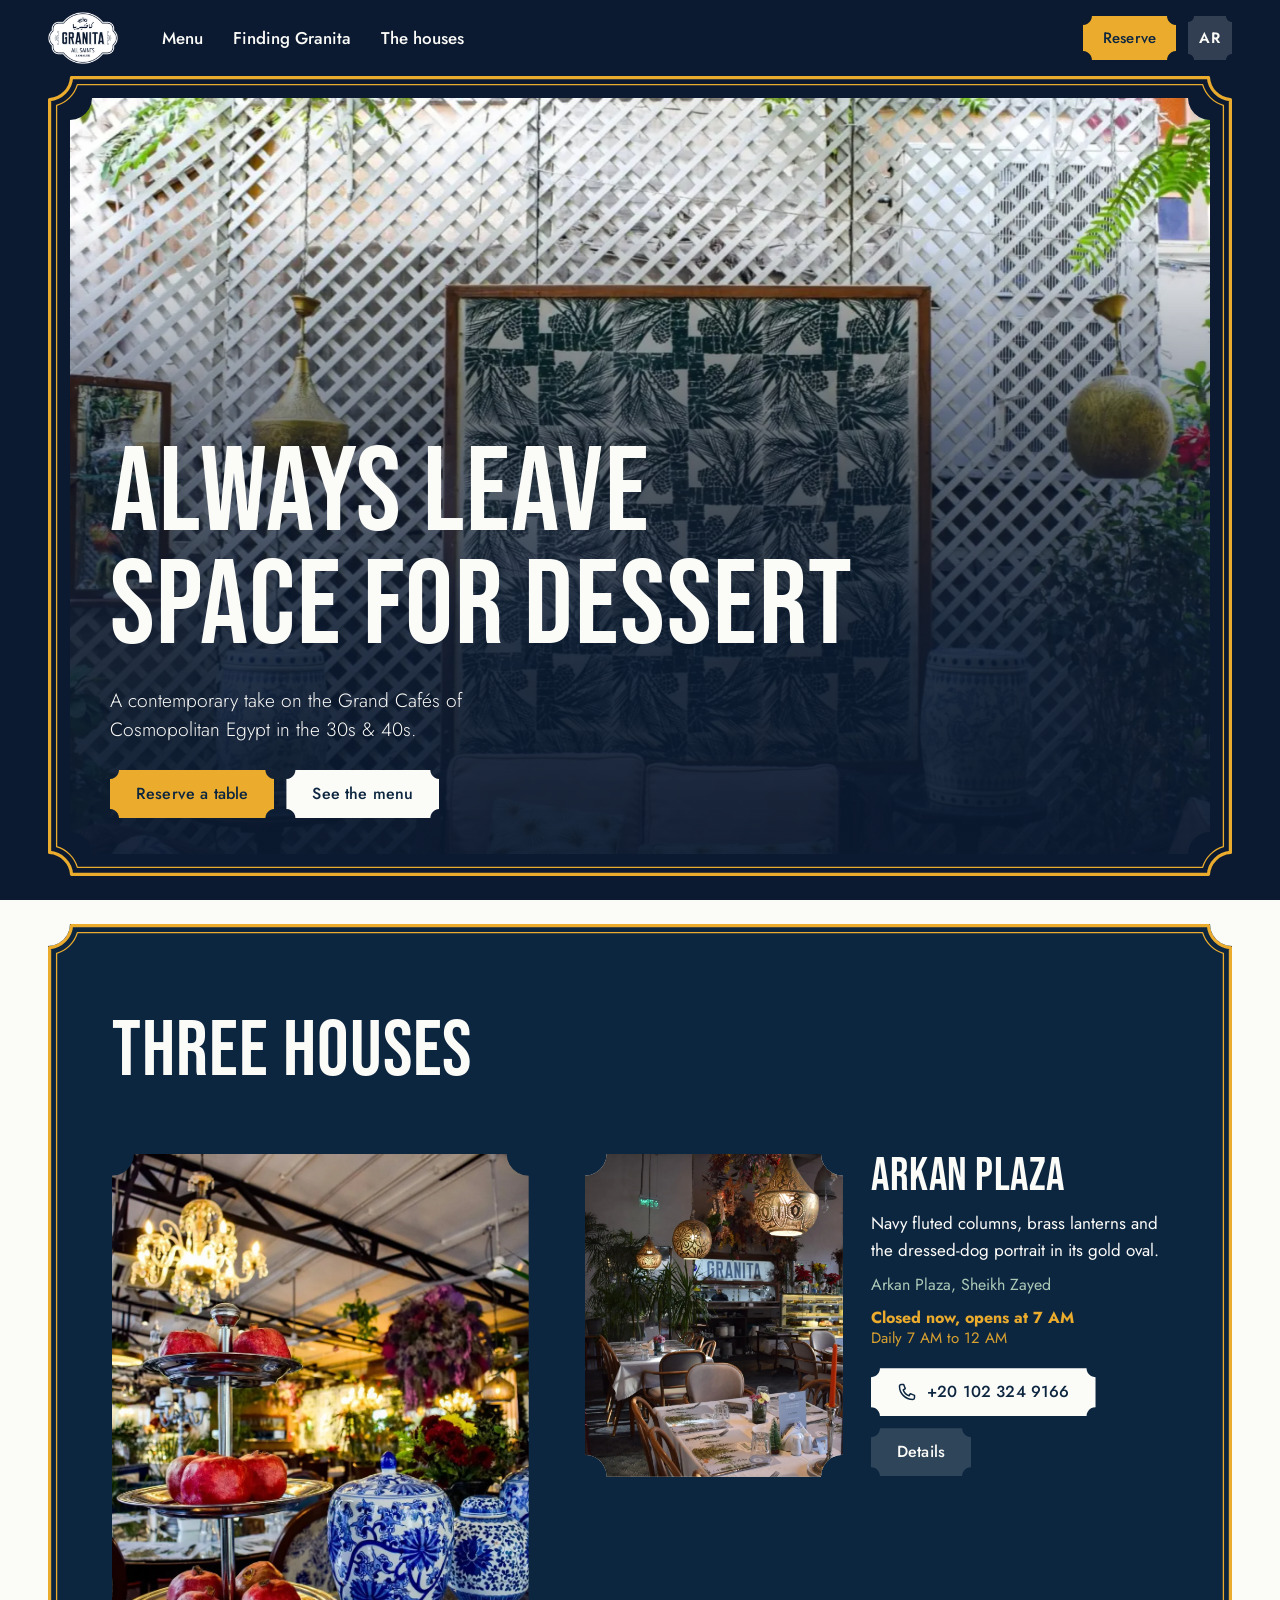
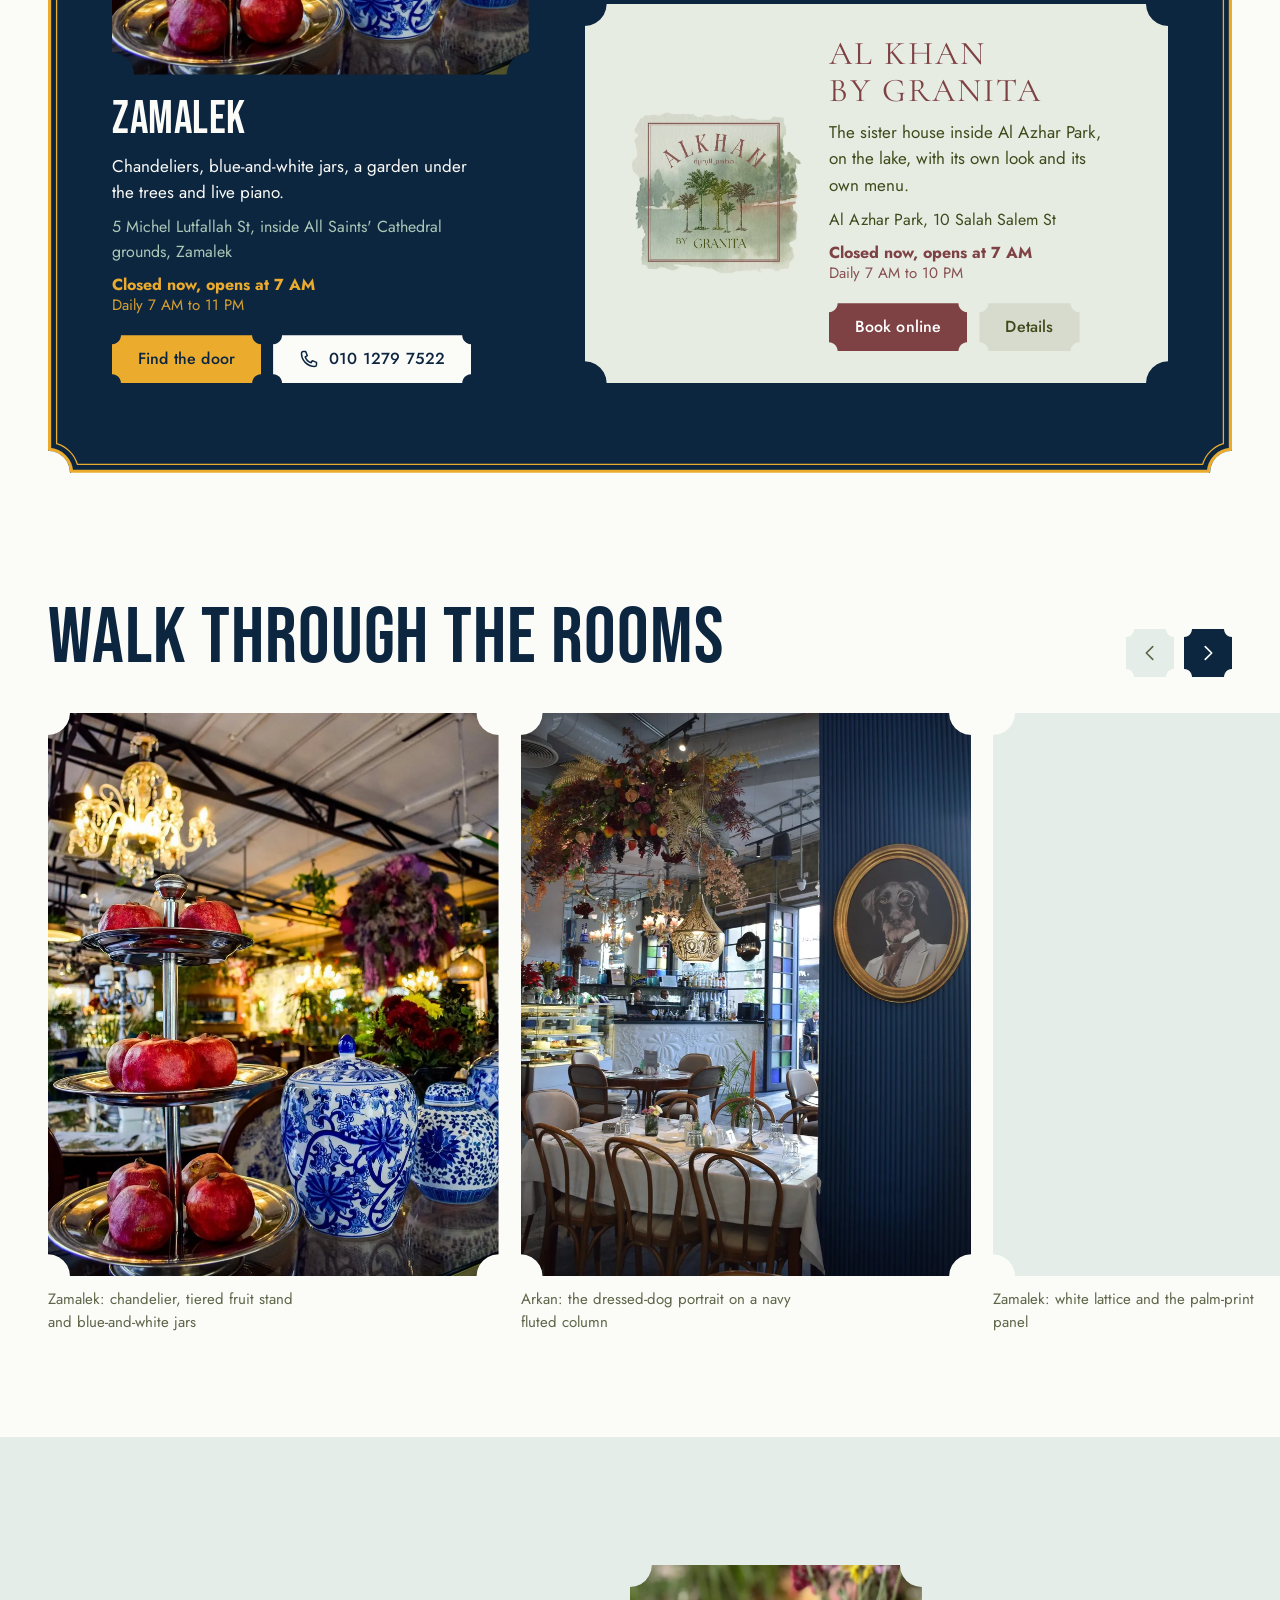
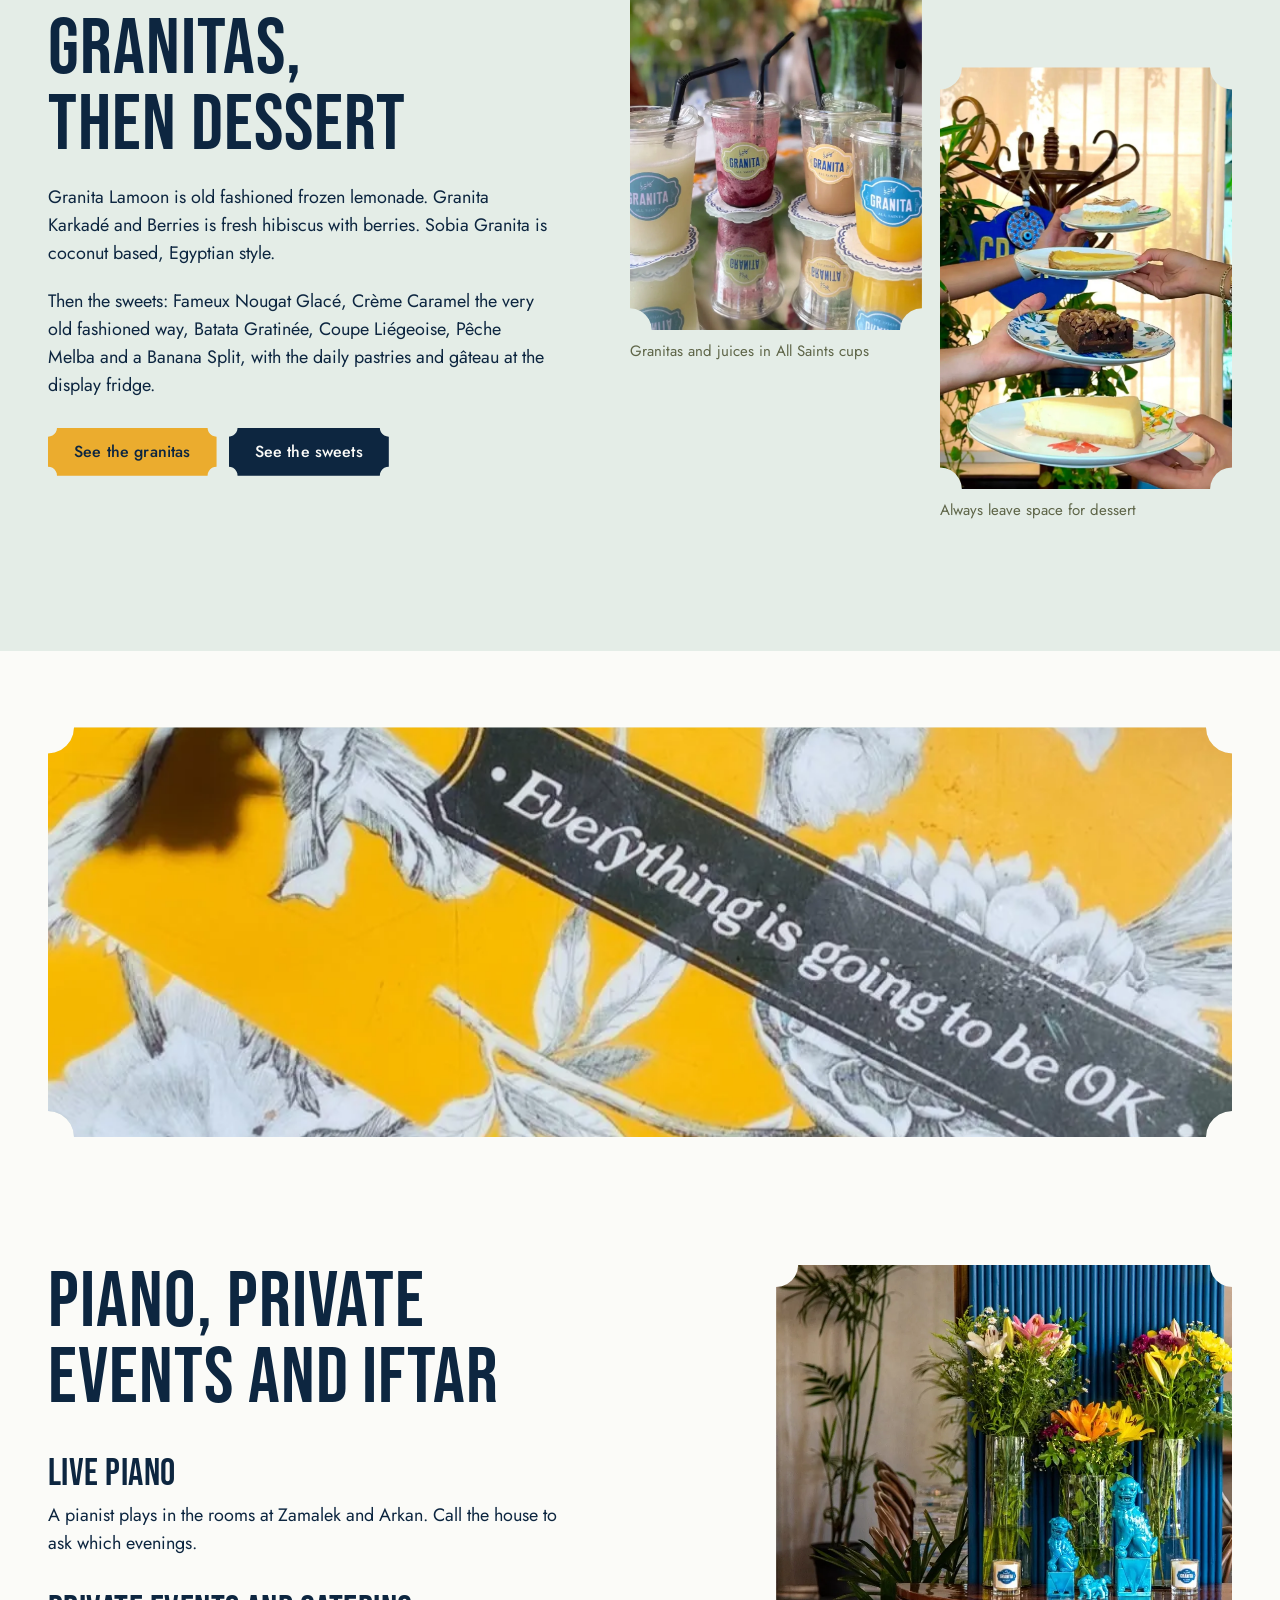
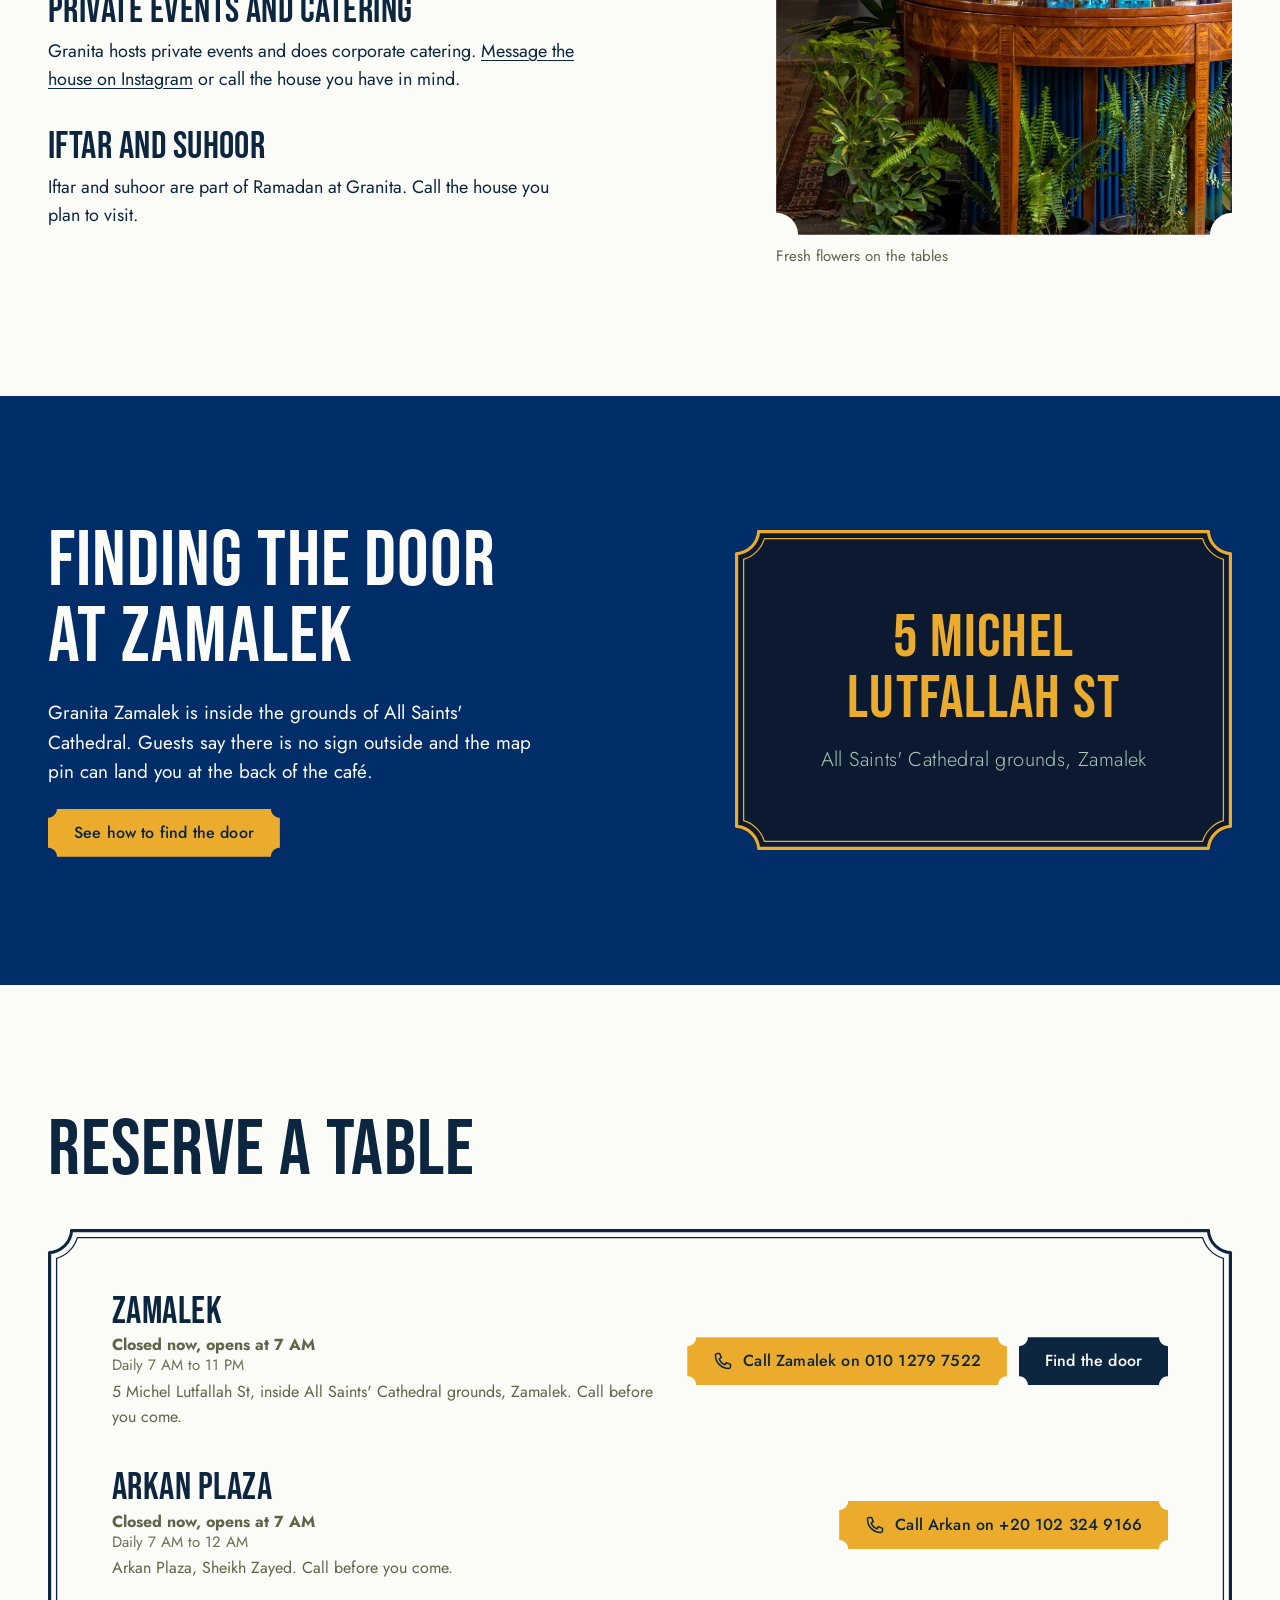
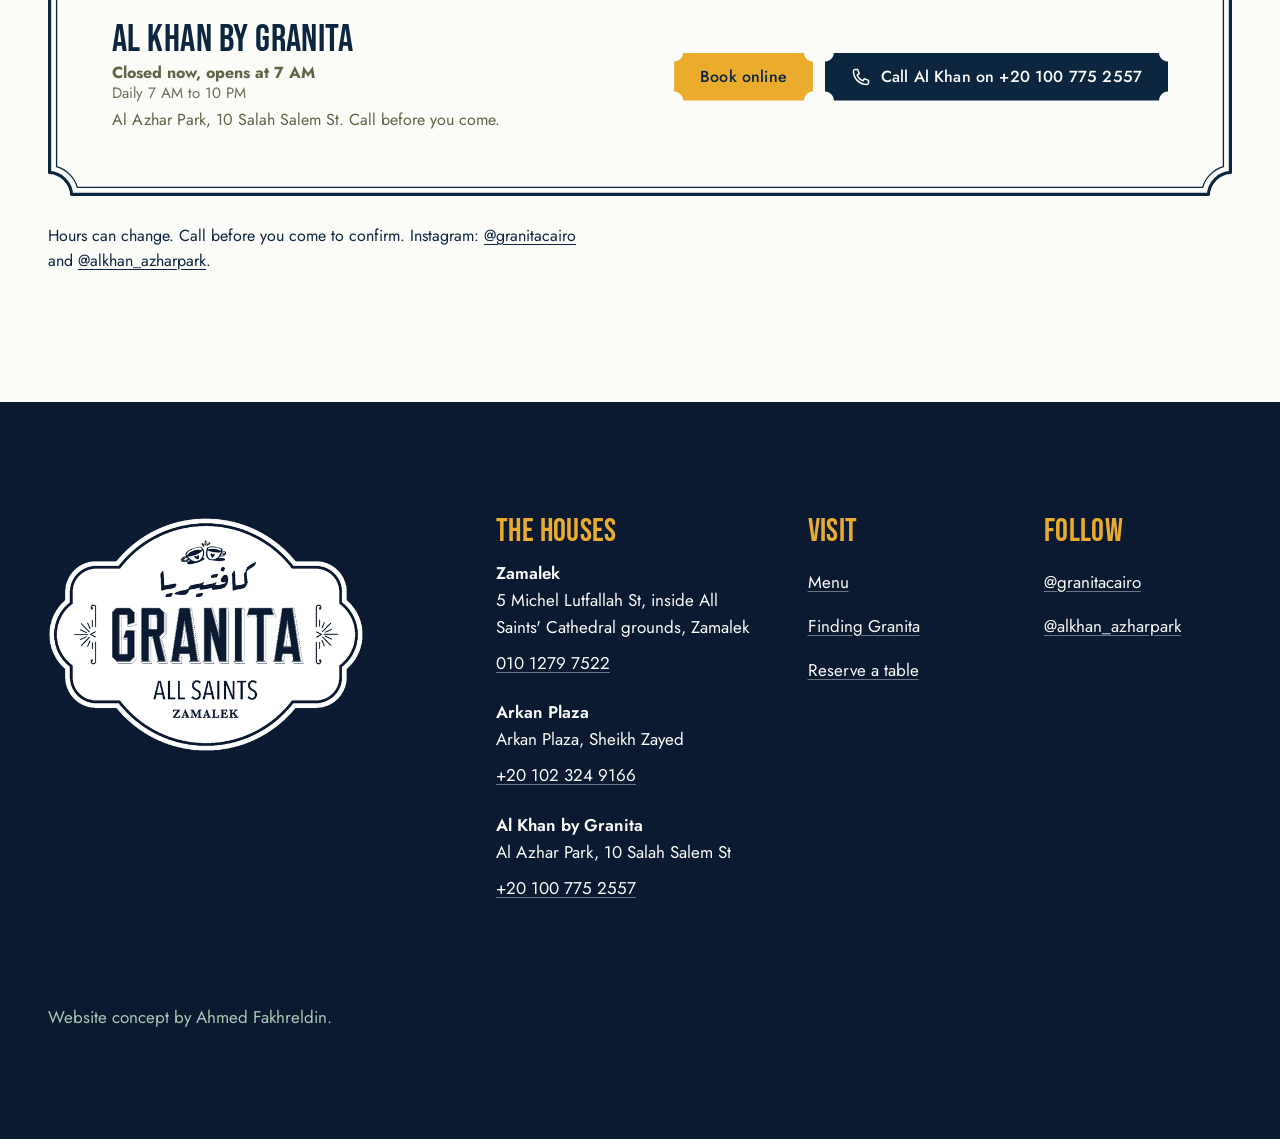
==== commit 68829405: "Keep framed panels on their own layer so the gold border stays steady while scrolling on iPhone Co-A" ====
--- a/index.html
+++ b/index.html
@@ -26,9 +26,9 @@
 <link rel="preload" as="image" href="img/hero.webp" media="(min-width: 761px)" type="image/webp" fetchpriority="high">
 <style>html.fl body{opacity:0}body{transition:opacity .25s ease}</style>
 <script>(function(){var d=document.documentElement;d.classList.add('js');d.classList.add('fl');var done=function(){d.classList.remove('fl')};var t=setTimeout(done,1200);if(document.fonts&&document.fonts.load){Promise.all([document.fonts.load('400 1em "Bebas Neue"'),document.fonts.load('400 1em "Jost"'),document.fonts.load('600 1em "Jost"'),document.fonts.load('400 1em "Cormorant Garamond"')]).then(function(){clearTimeout(t);done()},done)}else{done()}})();</script>
-<link rel="stylesheet" href="fonts.css?v=1">
-<link rel="stylesheet" href="notch.css?v=1">
-<link rel="stylesheet" href="site.css?v=1">
+<link rel="stylesheet" href="fonts.css?v=2">
+<link rel="stylesheet" href="notch.css?v=2">
+<link rel="stylesheet" href="site.css?v=2">
 <script type="application/ld+json">{"@context": "https://schema.org", "@graph": [{"@type": "Restaurant", "@id": "https://ahmedfakhr1.github.io/granita-preview/#zamalek", "name": "Granita Cairo, All Saints Zamalek", "description": "Grand café inside All Saints' Cathedral grounds in Zamalek, Cairo.", "url": "https://ahmedfakhr1.github.io/granita-preview/", "image": "https://ahmedfakhr1.github.io/granita-preview/img/og.jpg", "telephone": "+20 10 1279 7522", "hasMenu": "https://ahmedfakhr1.github.io/granita-preview/menu.html", "hasMap": "https://www.google.com/maps/place/Granita+Cairo/@30.0582552,31.2235549,17z", "sameAs": ["https://www.instagram.com/granitacairo/"], "address": {"@type": "PostalAddress", "streetAddress": "5 Michel Lutfallah St, All Saints' Cathedral", "addressLocality": "Zamalek, Cairo", "addressCountry": "EG"}, "geo": {"@type": "GeoCoordinates", "latitude": 30.0582552, "longitude": 31.2235549}, "openingHoursSpecification": [{"@type": "OpeningHoursSpecification", "dayOfWeek": ["Monday", "Tuesday", "Wednesday", "Thursday", "Friday", "Saturday", "Sunday"], "opens": "07:00", "closes": "23:00"}]}, {"@type": "Restaurant", "@id": "https://ahmedfakhr1.github.io/granita-preview/#arkan", "name": "Granita Cairo Arkan", "url": "https://ahmedfakhr1.github.io/granita-preview/", "image": "https://ahmedfakhr1.github.io/granita-preview/img/og.jpg", "telephone": "+20 102 324 9166", "hasMenu": "https://ahmedfakhr1.github.io/granita-preview/menu.html", "hasMap": "https://www.google.com/maps/place/Granita+Cairo+Arkan/@30.0195496,31.00485,17z", "sameAs": ["https://www.instagram.com/granitacairo/"], "address": {"@type": "PostalAddress", "streetAddress": "Arkan Plaza", "addressLocality": "Sheikh Zayed", "addressCountry": "EG"}, "geo": {"@type": "GeoCoordinates", "latitude": 30.0195496, "longitude": 31.00485}, "openingHoursSpecification": [{"@type": "OpeningHoursSpecification", "dayOfWeek": ["Monday", "Tuesday", "Wednesday", "Thursday", "Friday", "Saturday", "Sunday"], "opens": "07:00", "closes": "00:00"}]}, {"@type": "Restaurant", "@id": "https://ahmedfakhr1.github.io/granita-preview/#alkhan", "name": "Al Khan by Granita", "url": "https://al-khan-granita.tablein.com/en", "image": "https://ahmedfakhr1.github.io/granita-preview/img/og.jpg", "telephone": "+20 100 775 2557", "hasMap": "https://www.google.com/maps/place/Granita/@30.0385077,31.2631735,17z", "sameAs": ["https://www.instagram.com/alkhan_azharpark/", "https://al-khan-granita.tablein.com/en"], "acceptsReservations": "https://al-khan-granita.tablein.com/en", "address": {"@type": "PostalAddress", "streetAddress": "Al Azhar Park, 10 Salah Salem St", "addressLocality": "Cairo", "addressCountry": "EG"}, "geo": {"@type": "GeoCoordinates", "latitude": 30.0385077, "longitude": 31.2631735}, "openingHoursSpecification": [{"@type": "OpeningHoursSpecification", "dayOfWeek": ["Monday", "Tuesday", "Wednesday", "Thursday", "Friday", "Saturday", "Sunday"], "opens": "07:00", "closes": "22:00"}]}]}</script>
 </head>
 <body class="p-home">
@@ -227,6 +227,6 @@
   <div data-sheet="dir" hidden><a href="https://www.google.com/maps/place/Granita+Cairo/@30.0582552,31.2235549,17z" target="_blank" rel="noopener"><b>Zamalek</b><span>Open in Google Maps</span></a><a href="https://www.google.com/maps/place/Granita+Cairo+Arkan/@30.0195496,31.00485,17z" target="_blank" rel="noopener"><b>Arkan Plaza</b><span>Open in Google Maps</span></a><a href="https://www.google.com/maps/place/Granita/@30.0385077,31.2631735,17z" target="_blank" rel="noopener"><b>Al Khan</b><span>Open in Google Maps</span></a></div>
   <form method="dialog"><button class="btn btn--paper btn--sm">Close</button></form>
 </dialog>
-<script src="app.js?v=1" defer></script>
+<script src="app.js?v=2" defer></script>
 </body>
 </html>
--- a/site.css
+++ b/site.css
@@ -97,6 +97,9 @@
 .fr--gold::before { border-image-source: url(img/frame-gold.svg); }
 .fr--paper::before { border-image-source: url(img/frame-paper.svg); }
 .fr--burgundy::before { border-image-source: url(img/frame-burgundy.svg); }
+.fr { isolation: isolate; }
+.fr::before { -webkit-transform: translateZ(0); transform: translateZ(0); -webkit-backface-visibility: hidden; backface-visibility: hidden; }
+.nt.fr { will-change: transform; }
 
 /* photographs carry the notch */
 .ph { position: relative; display: block; overflow: hidden; background: var(--sage-t); }
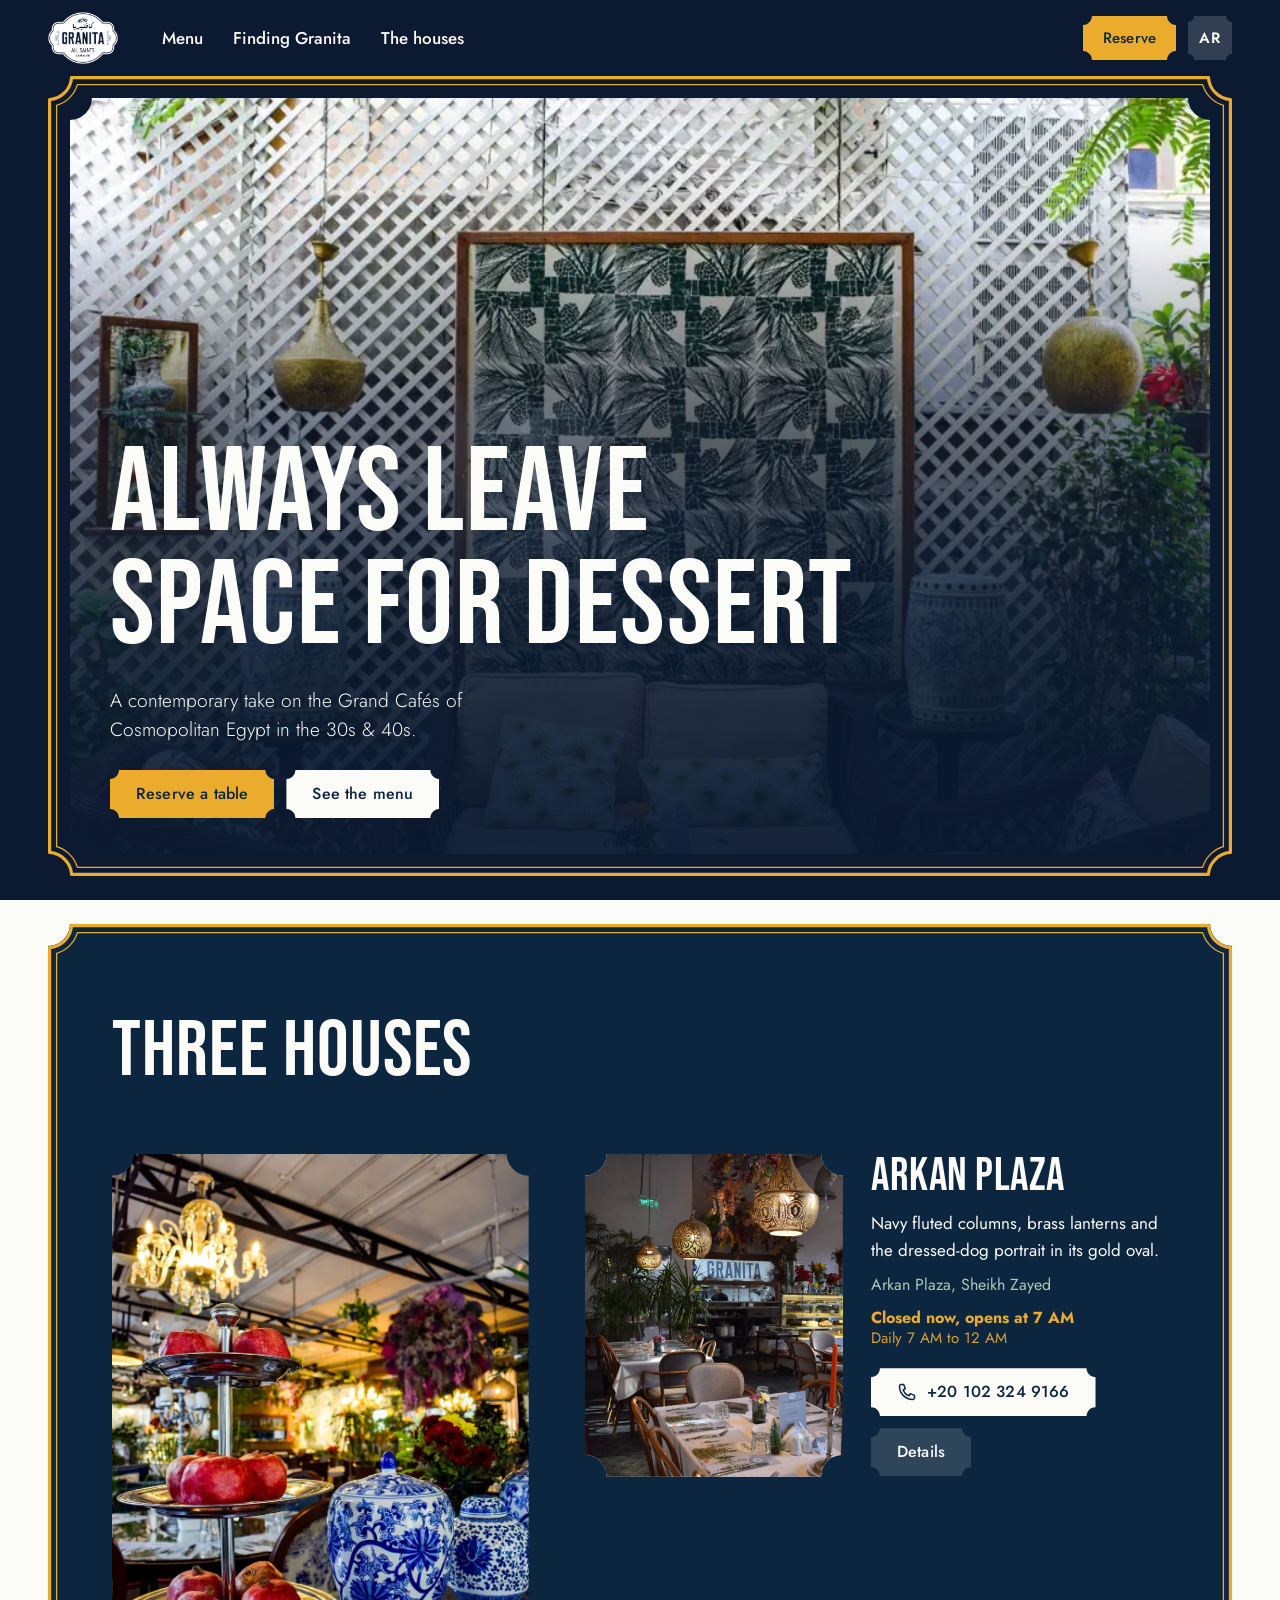
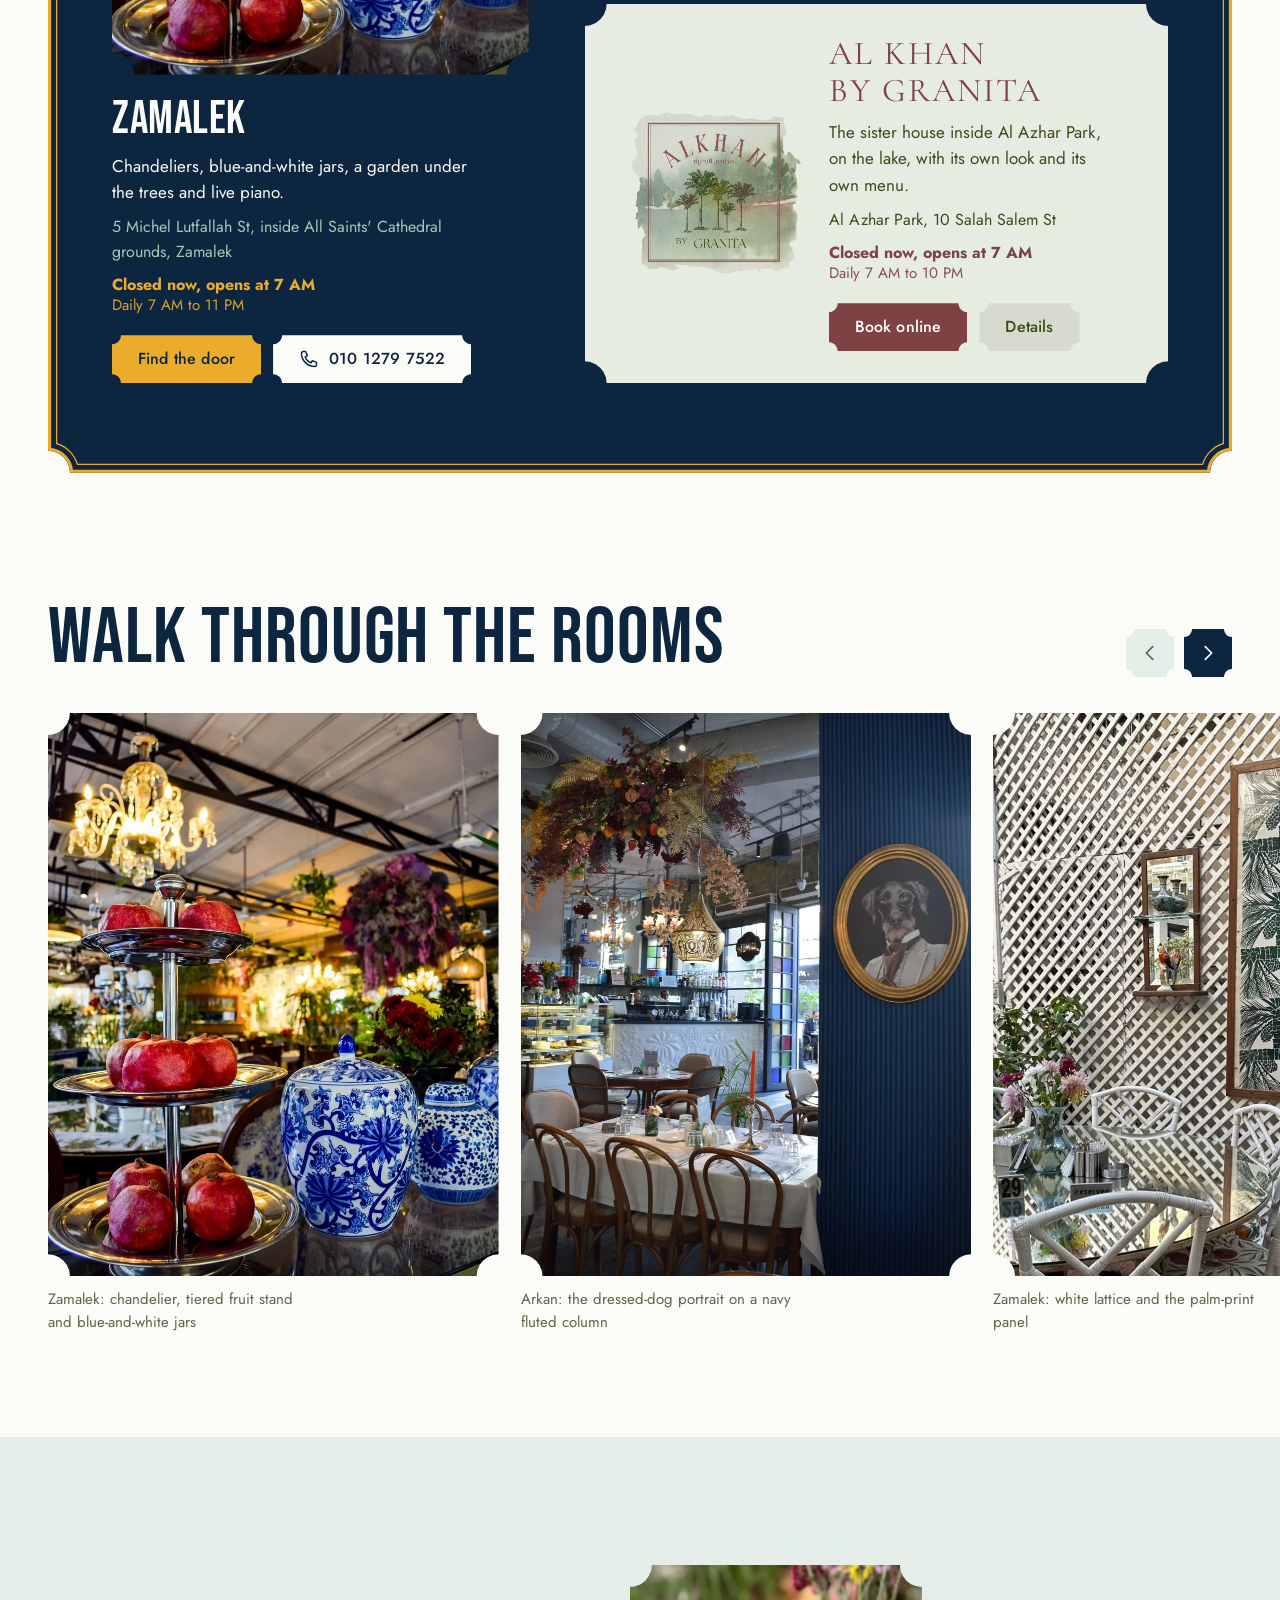
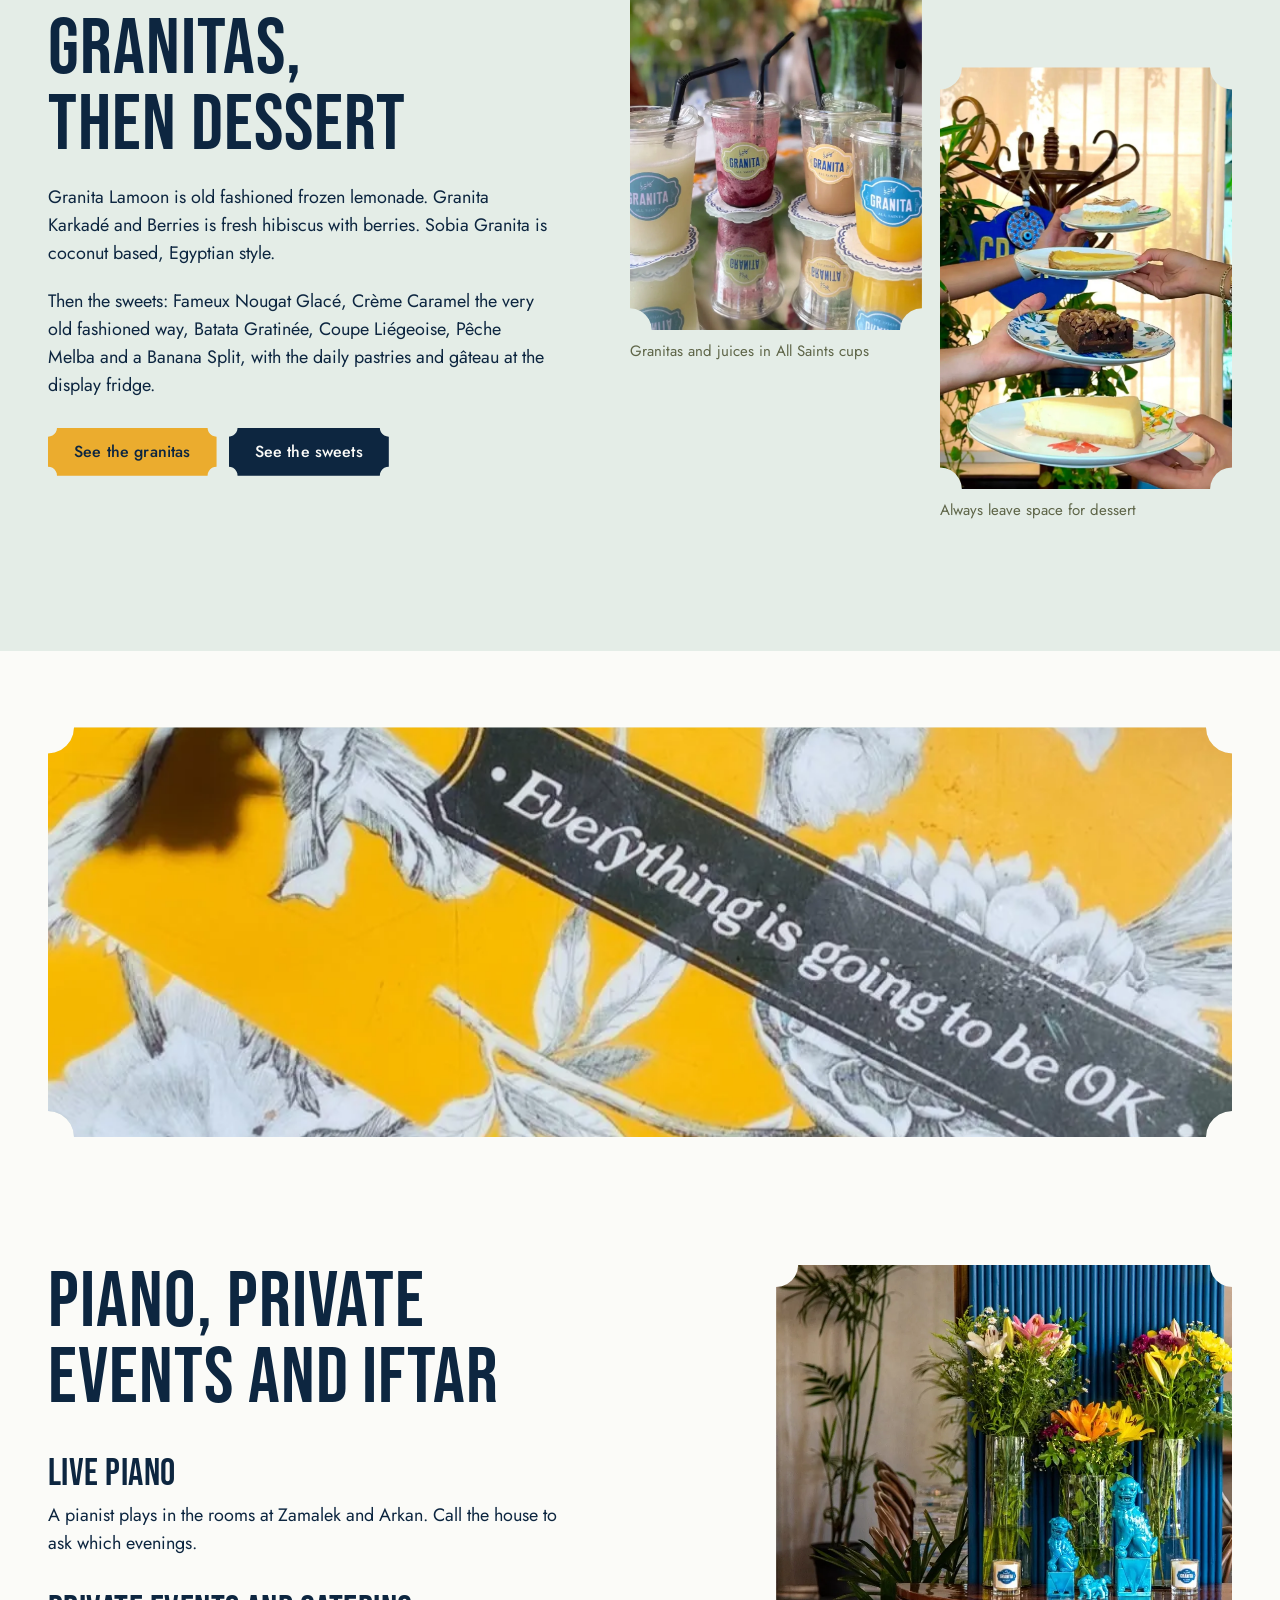
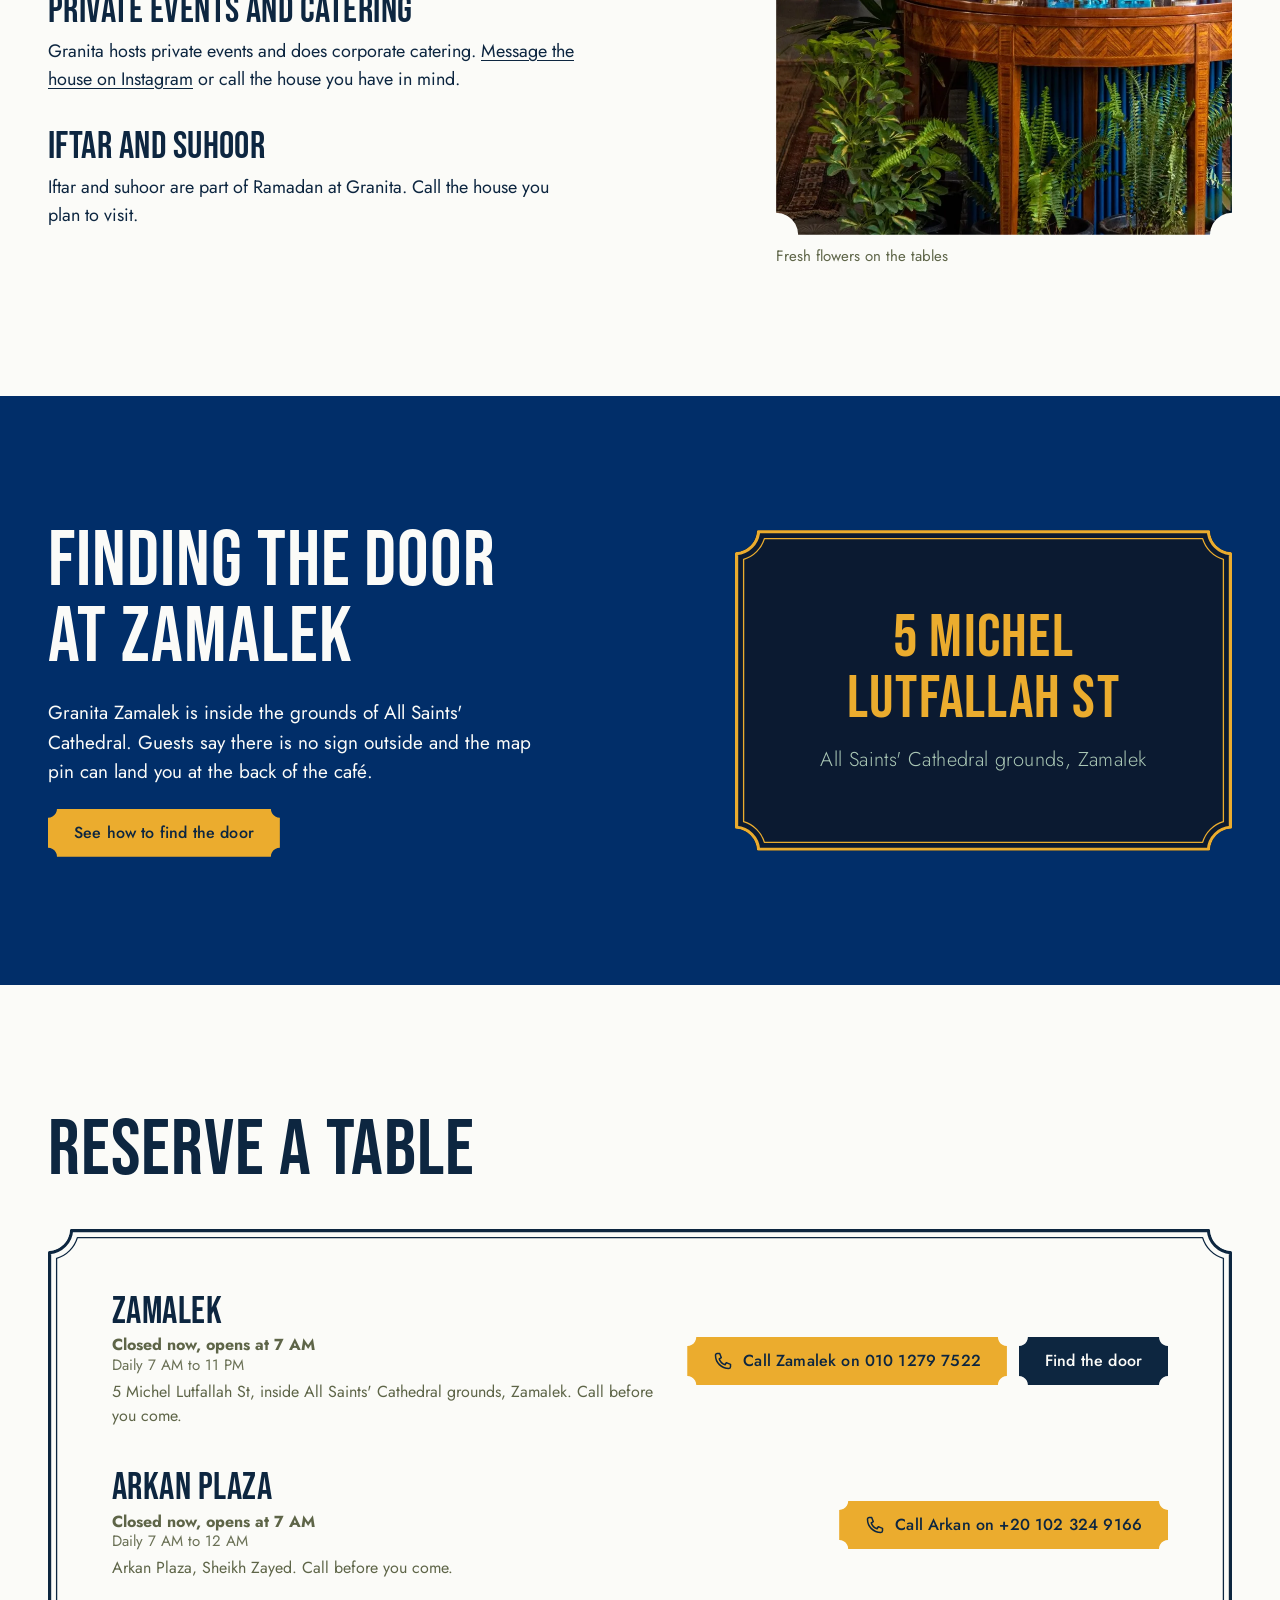
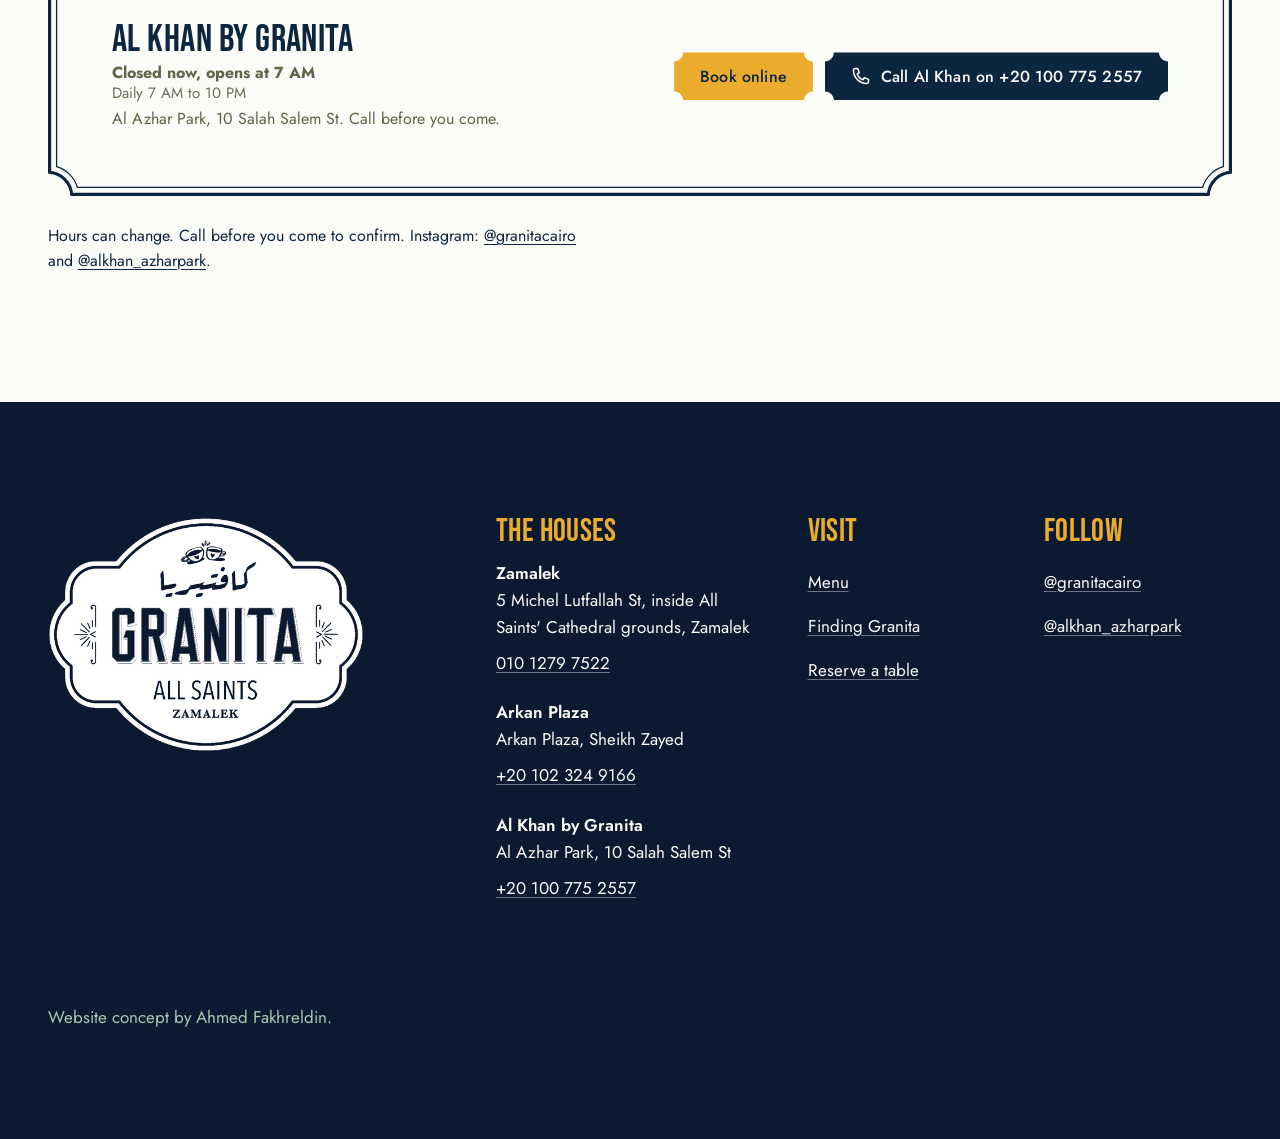
==== commit fa796738: "Bring the gold frame back and stop fade-ins inside framed panels to end the iPhone scroll flicker Co" ====
--- a/index.html
+++ b/index.html
@@ -26,9 +26,9 @@
 <link rel="preload" as="image" href="img/hero.webp" media="(min-width: 761px)" type="image/webp" fetchpriority="high">
 <style>html.fl body{opacity:0}body{transition:opacity .25s ease}</style>
 <script>(function(){var d=document.documentElement;d.classList.add('js');d.classList.add('fl');var done=function(){d.classList.remove('fl')};var t=setTimeout(done,1200);if(document.fonts&&document.fonts.load){Promise.all([document.fonts.load('400 1em "Bebas Neue"'),document.fonts.load('400 1em "Jost"'),document.fonts.load('600 1em "Jost"'),document.fonts.load('400 1em "Cormorant Garamond"')]).then(function(){clearTimeout(t);done()},done)}else{done()}})();</script>
-<link rel="stylesheet" href="fonts.css?v=2">
-<link rel="stylesheet" href="notch.css?v=2">
-<link rel="stylesheet" href="site.css?v=2">
+<link rel="stylesheet" href="fonts.css?v=3">
+<link rel="stylesheet" href="notch.css?v=3">
+<link rel="stylesheet" href="site.css?v=3">
 <script type="application/ld+json">{"@context": "https://schema.org", "@graph": [{"@type": "Restaurant", "@id": "https://ahmedfakhr1.github.io/granita-preview/#zamalek", "name": "Granita Cairo, All Saints Zamalek", "description": "Grand café inside All Saints' Cathedral grounds in Zamalek, Cairo.", "url": "https://ahmedfakhr1.github.io/granita-preview/", "image": "https://ahmedfakhr1.github.io/granita-preview/img/og.jpg", "telephone": "+20 10 1279 7522", "hasMenu": "https://ahmedfakhr1.github.io/granita-preview/menu.html", "hasMap": "https://www.google.com/maps/place/Granita+Cairo/@30.0582552,31.2235549,17z", "sameAs": ["https://www.instagram.com/granitacairo/"], "address": {"@type": "PostalAddress", "streetAddress": "5 Michel Lutfallah St, All Saints' Cathedral", "addressLocality": "Zamalek, Cairo", "addressCountry": "EG"}, "geo": {"@type": "GeoCoordinates", "latitude": 30.0582552, "longitude": 31.2235549}, "openingHoursSpecification": [{"@type": "OpeningHoursSpecification", "dayOfWeek": ["Monday", "Tuesday", "Wednesday", "Thursday", "Friday", "Saturday", "Sunday"], "opens": "07:00", "closes": "23:00"}]}, {"@type": "Restaurant", "@id": "https://ahmedfakhr1.github.io/granita-preview/#arkan", "name": "Granita Cairo Arkan", "url": "https://ahmedfakhr1.github.io/granita-preview/", "image": "https://ahmedfakhr1.github.io/granita-preview/img/og.jpg", "telephone": "+20 102 324 9166", "hasMenu": "https://ahmedfakhr1.github.io/granita-preview/menu.html", "hasMap": "https://www.google.com/maps/place/Granita+Cairo+Arkan/@30.0195496,31.00485,17z", "sameAs": ["https://www.instagram.com/granitacairo/"], "address": {"@type": "PostalAddress", "streetAddress": "Arkan Plaza", "addressLocality": "Sheikh Zayed", "addressCountry": "EG"}, "geo": {"@type": "GeoCoordinates", "latitude": 30.0195496, "longitude": 31.00485}, "openingHoursSpecification": [{"@type": "OpeningHoursSpecification", "dayOfWeek": ["Monday", "Tuesday", "Wednesday", "Thursday", "Friday", "Saturday", "Sunday"], "opens": "07:00", "closes": "00:00"}]}, {"@type": "Restaurant", "@id": "https://ahmedfakhr1.github.io/granita-preview/#alkhan", "name": "Al Khan by Granita", "url": "https://al-khan-granita.tablein.com/en", "image": "https://ahmedfakhr1.github.io/granita-preview/img/og.jpg", "telephone": "+20 100 775 2557", "hasMap": "https://www.google.com/maps/place/Granita/@30.0385077,31.2631735,17z", "sameAs": ["https://www.instagram.com/alkhan_azharpark/", "https://al-khan-granita.tablein.com/en"], "acceptsReservations": "https://al-khan-granita.tablein.com/en", "address": {"@type": "PostalAddress", "streetAddress": "Al Azhar Park, 10 Salah Salem St", "addressLocality": "Cairo", "addressCountry": "EG"}, "geo": {"@type": "GeoCoordinates", "latitude": 30.0385077, "longitude": 31.2631735}, "openingHoursSpecification": [{"@type": "OpeningHoursSpecification", "dayOfWeek": ["Monday", "Tuesday", "Wednesday", "Thursday", "Friday", "Saturday", "Sunday"], "opens": "07:00", "closes": "22:00"}]}]}</script>
 </head>
 <body class="p-home">
@@ -227,6 +227,6 @@
   <div data-sheet="dir" hidden><a href="https://www.google.com/maps/place/Granita+Cairo/@30.0582552,31.2235549,17z" target="_blank" rel="noopener"><b>Zamalek</b><span>Open in Google Maps</span></a><a href="https://www.google.com/maps/place/Granita+Cairo+Arkan/@30.0195496,31.00485,17z" target="_blank" rel="noopener"><b>Arkan Plaza</b><span>Open in Google Maps</span></a><a href="https://www.google.com/maps/place/Granita/@30.0385077,31.2631735,17z" target="_blank" rel="noopener"><b>Al Khan</b><span>Open in Google Maps</span></a></div>
   <form method="dialog"><button class="btn btn--paper btn--sm">Close</button></form>
 </dialog>
-<script src="app.js?v=2" defer></script>
+<script src="app.js?v=3" defer></script>
 </body>
 </html>
--- a/site.css
+++ b/site.css
@@ -97,9 +97,8 @@
 .fr--gold::before { border-image-source: url(img/frame-gold.svg); }
 .fr--paper::before { border-image-source: url(img/frame-paper.svg); }
 .fr--burgundy::before { border-image-source: url(img/frame-burgundy.svg); }
-.fr { isolation: isolate; }
-.fr::before { -webkit-transform: translateZ(0); transform: translateZ(0); -webkit-backface-visibility: hidden; backface-visibility: hidden; }
-.nt.fr { will-change: transform; }
+/* inside a framed panel, content shows at once: an animating child makes iOS Safari repaint the clipped frame while scrolling */
+.js .fr .rv { opacity: 1; transform: none; transition: none; }
 
 /* photographs carry the notch */
 .ph { position: relative; display: block; overflow: hidden; background: var(--sage-t); }
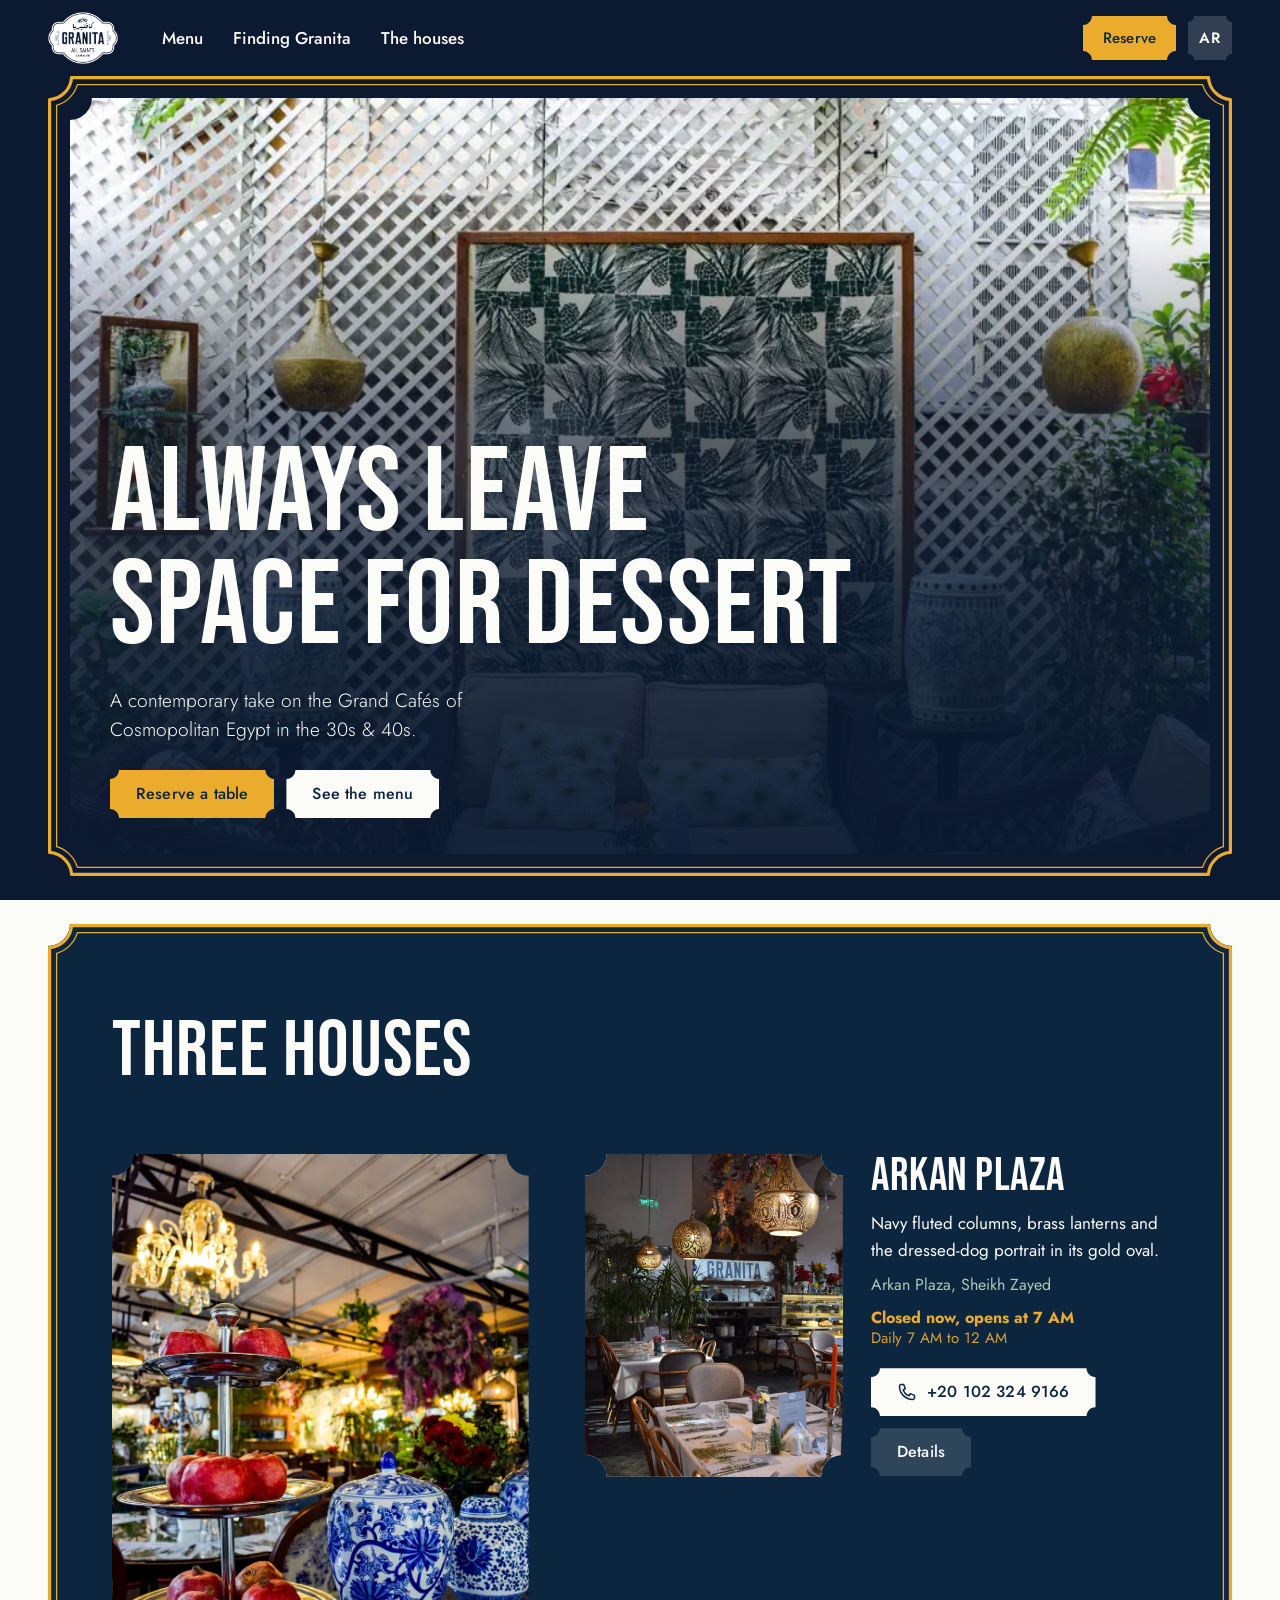
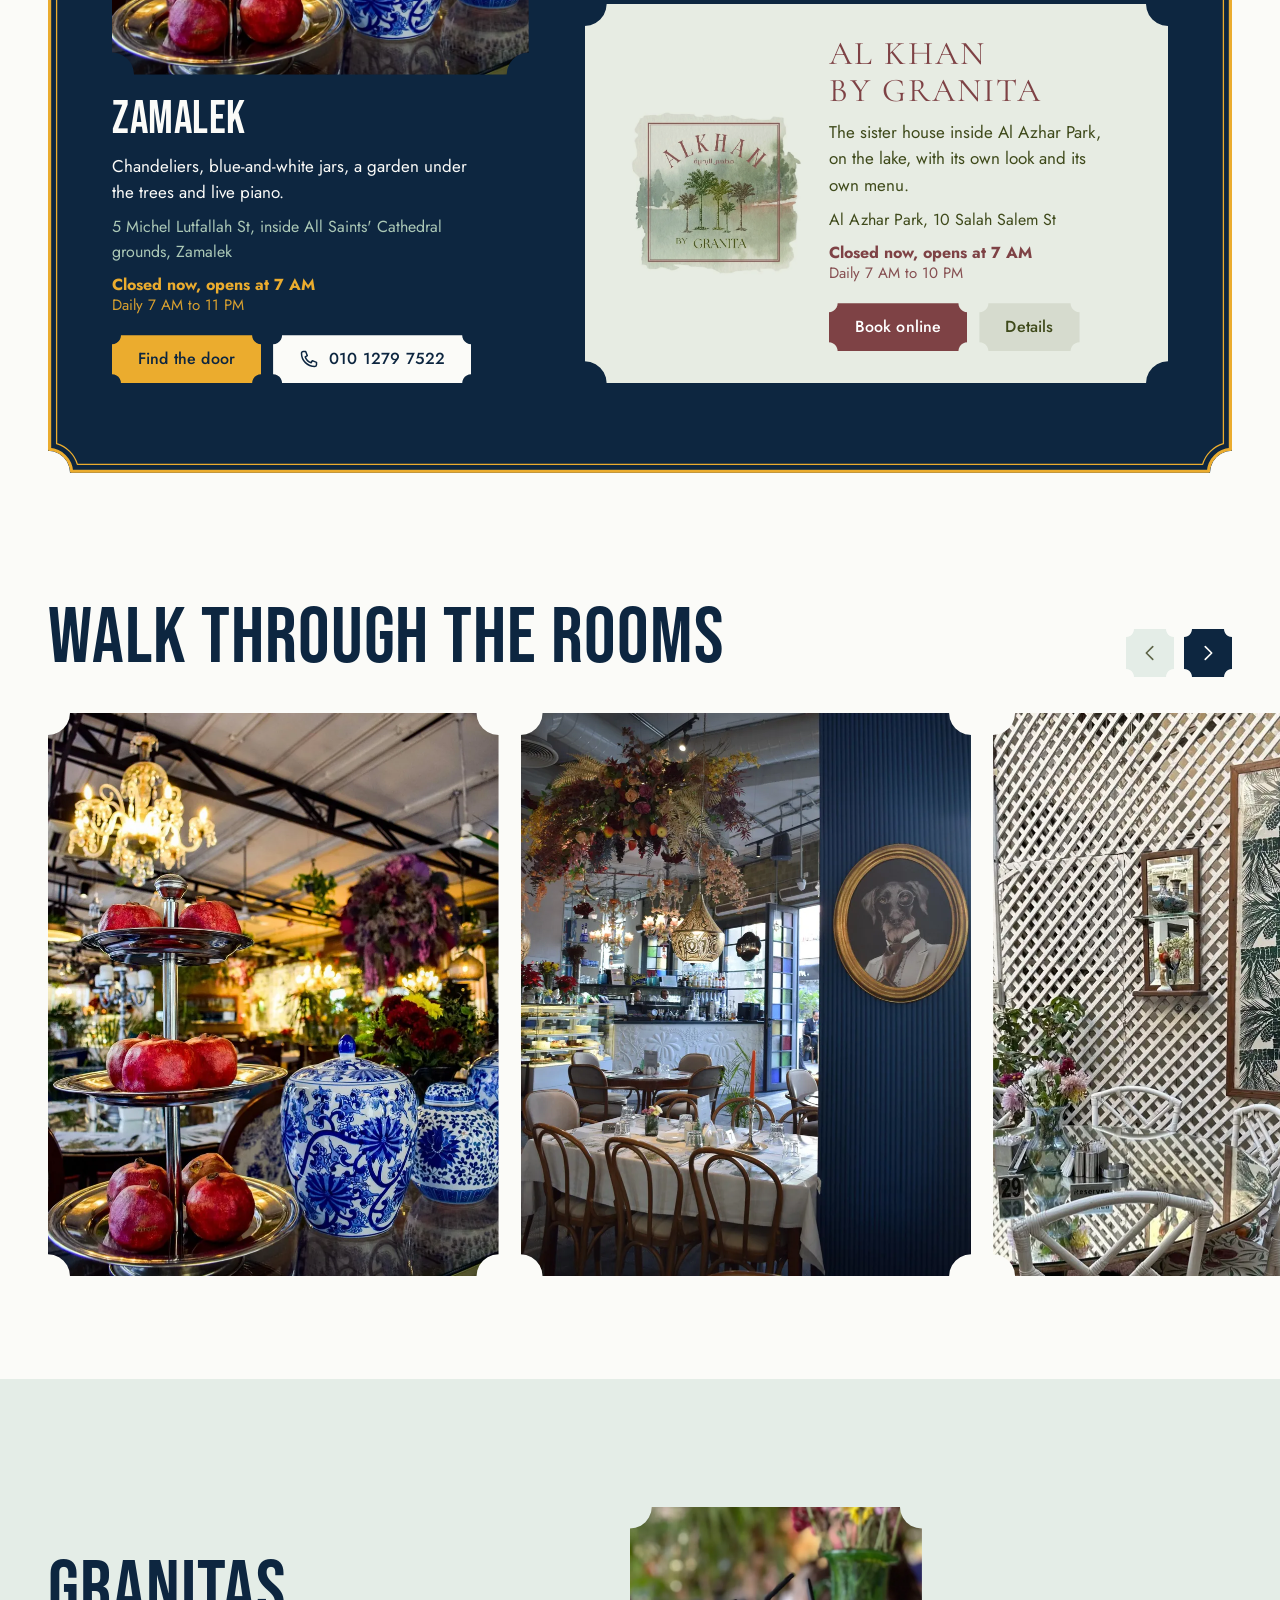
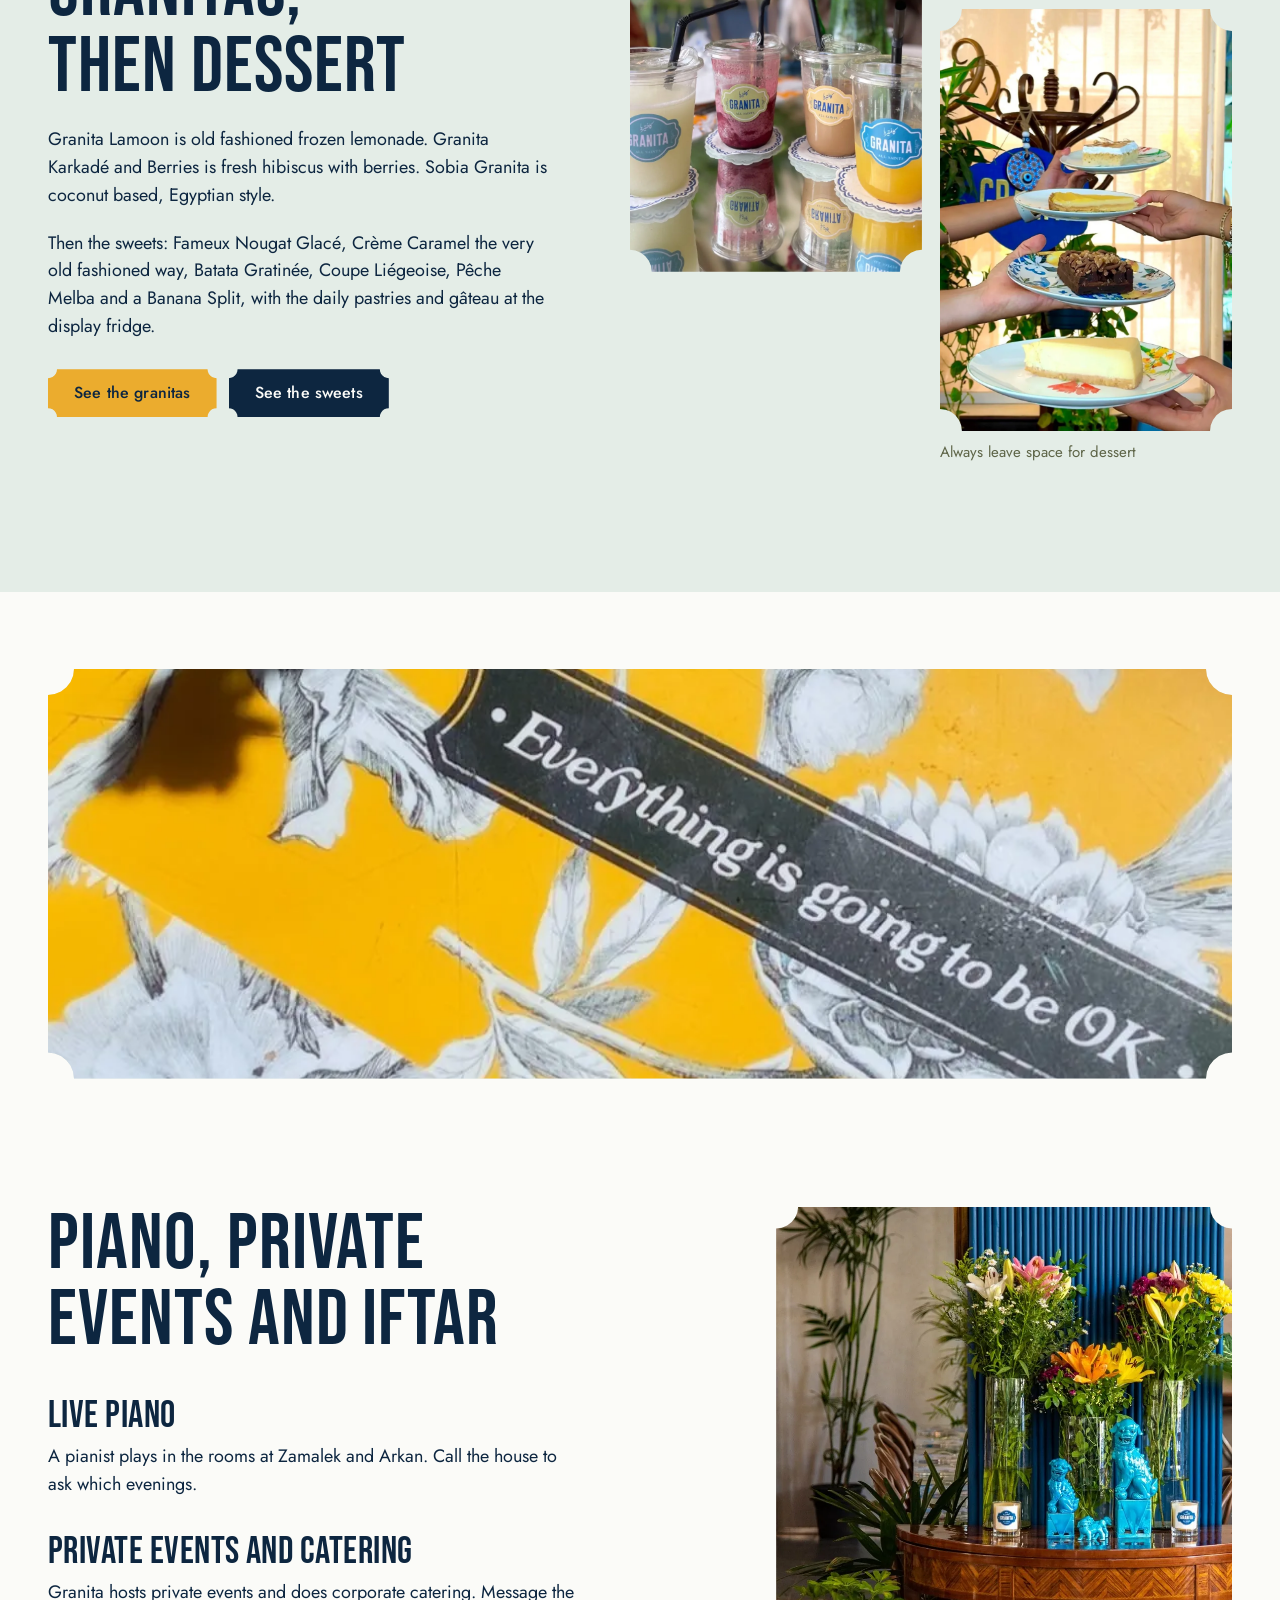
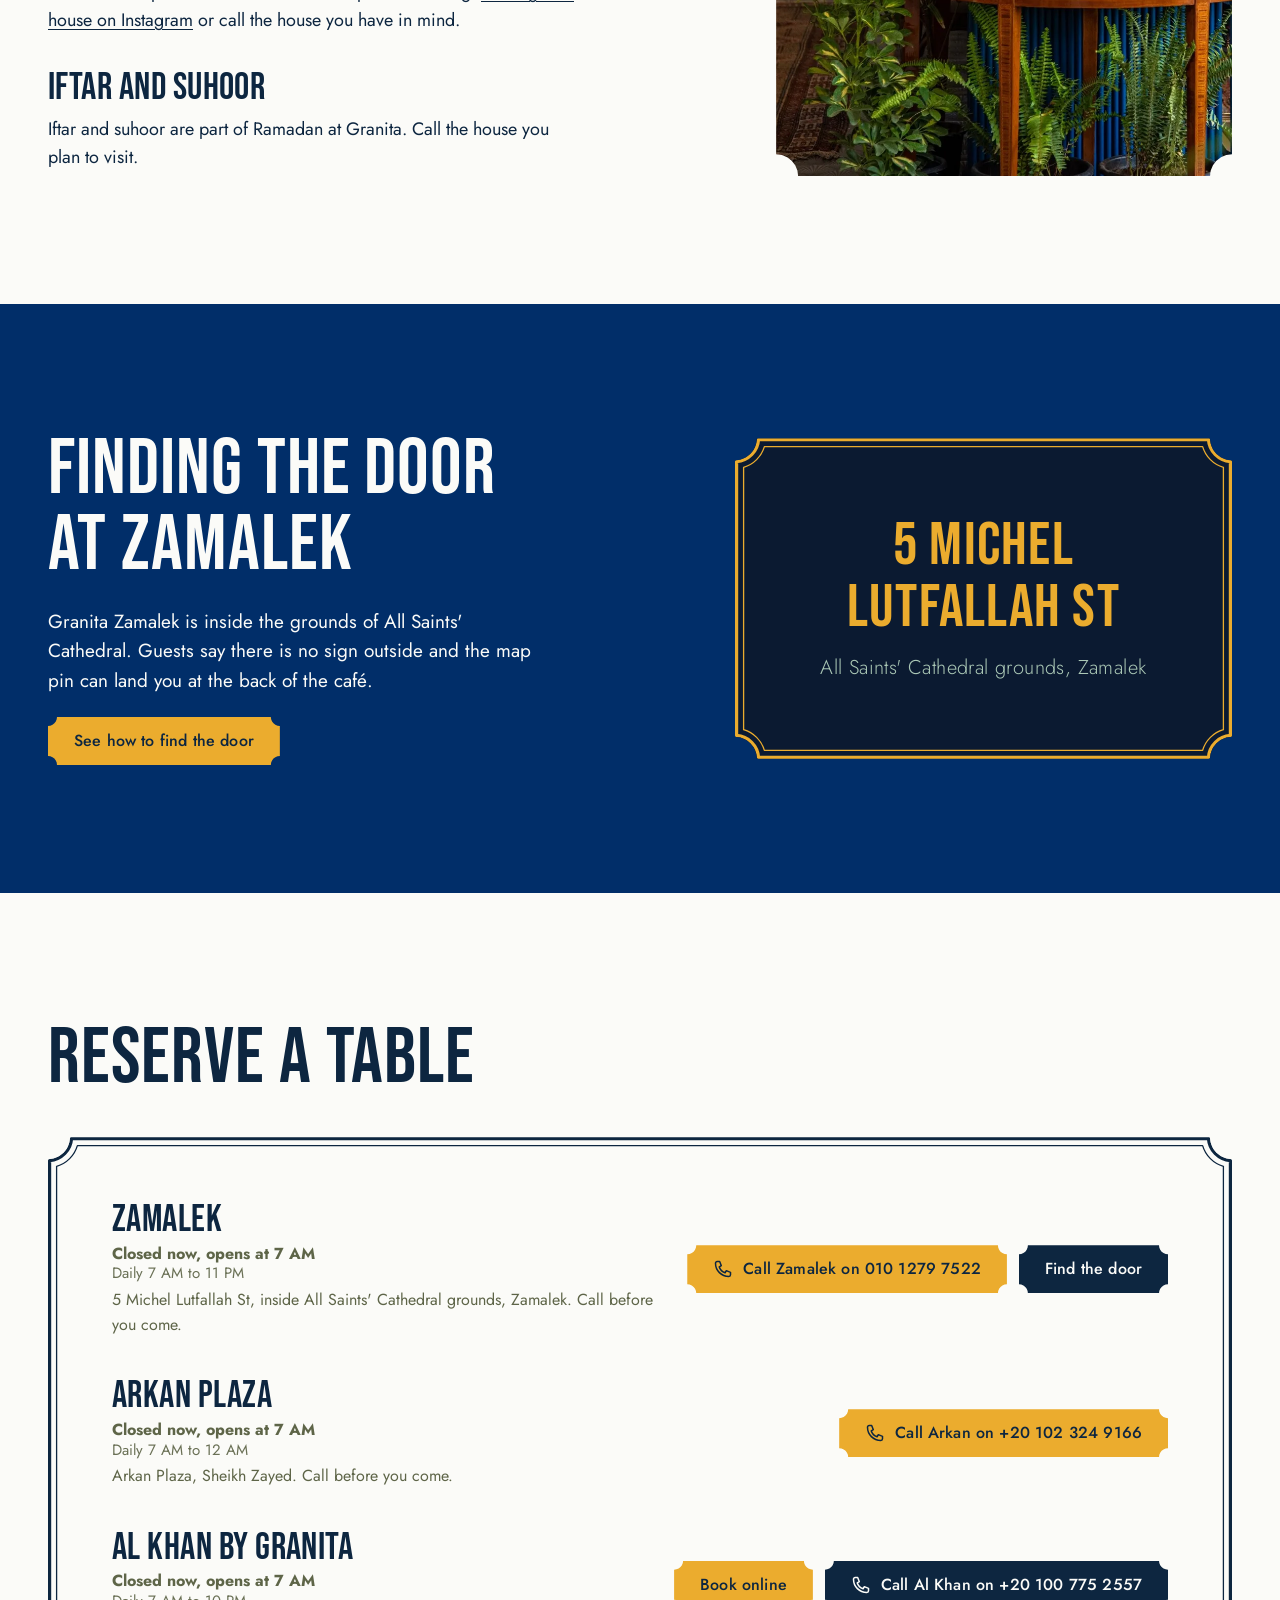
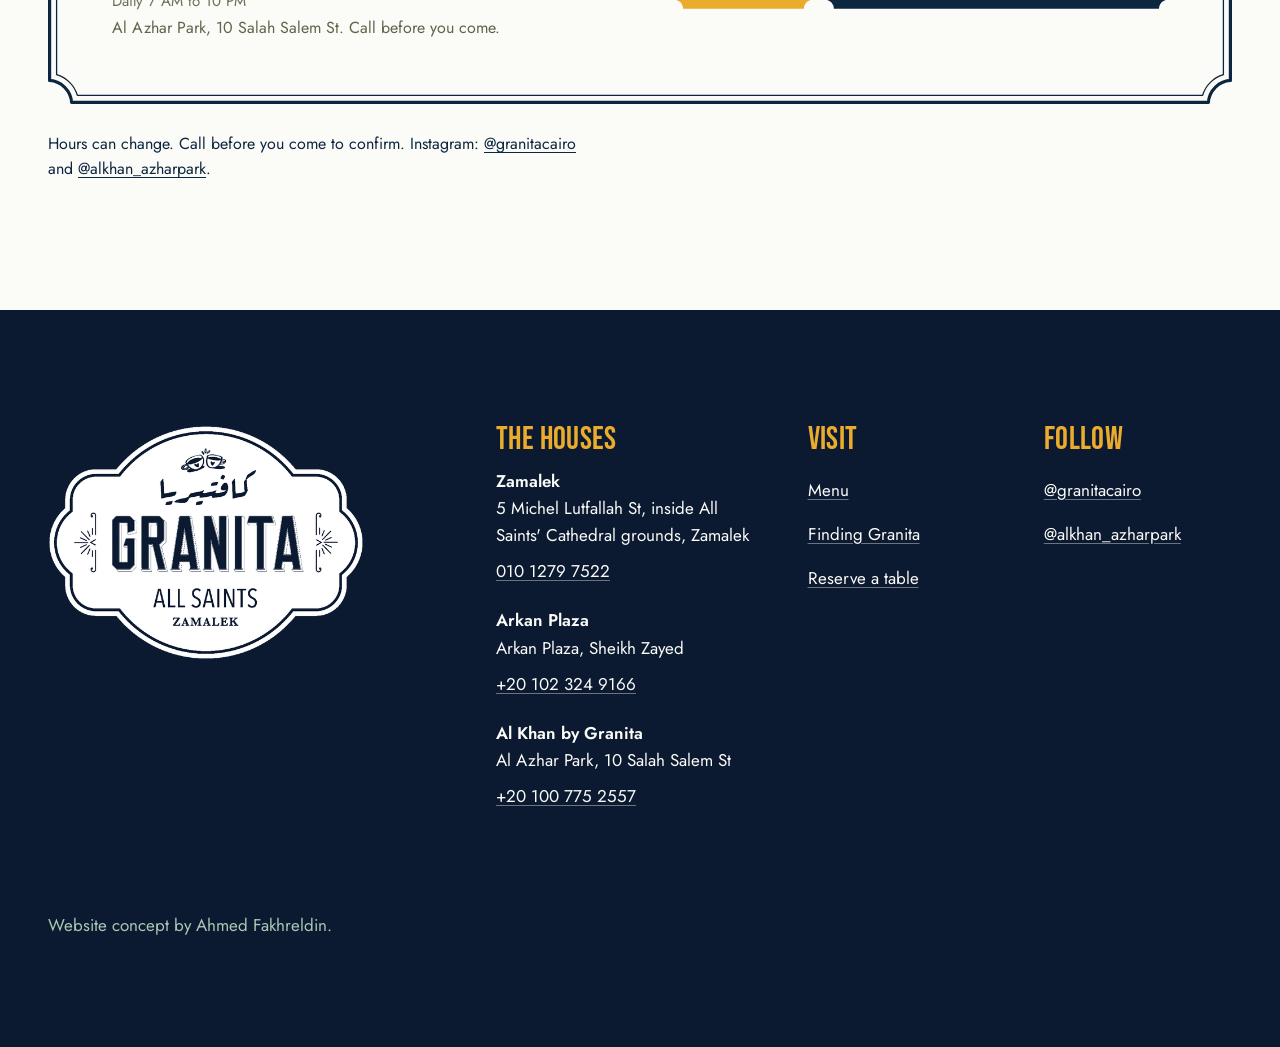
==== commit bb3b86e5: "Drop descriptive photo captions; descriptions stay as alt text Co-Authored-By: Claude Opus 5.5 <nore" ====
--- a/index.html
+++ b/index.html
@@ -26,9 +26,9 @@
 <link rel="preload" as="image" href="img/hero.webp" media="(min-width: 761px)" type="image/webp" fetchpriority="high">
 <style>html.fl body{opacity:0}body{transition:opacity .25s ease}</style>
 <script>(function(){var d=document.documentElement;d.classList.add('js');d.classList.add('fl');var done=function(){d.classList.remove('fl')};var t=setTimeout(done,1200);if(document.fonts&&document.fonts.load){Promise.all([document.fonts.load('400 1em "Bebas Neue"'),document.fonts.load('400 1em "Jost"'),document.fonts.load('600 1em "Jost"'),document.fonts.load('400 1em "Cormorant Garamond"')]).then(function(){clearTimeout(t);done()},done)}else{done()}})();</script>
-<link rel="stylesheet" href="fonts.css?v=3">
-<link rel="stylesheet" href="notch.css?v=3">
-<link rel="stylesheet" href="site.css?v=3">
+<link rel="stylesheet" href="fonts.css?v=4">
+<link rel="stylesheet" href="notch.css?v=4">
+<link rel="stylesheet" href="site.css?v=4">
 <script type="application/ld+json">{"@context": "https://schema.org", "@graph": [{"@type": "Restaurant", "@id": "https://ahmedfakhr1.github.io/granita-preview/#zamalek", "name": "Granita Cairo, All Saints Zamalek", "description": "Grand café inside All Saints' Cathedral grounds in Zamalek, Cairo.", "url": "https://ahmedfakhr1.github.io/granita-preview/", "image": "https://ahmedfakhr1.github.io/granita-preview/img/og.jpg", "telephone": "+20 10 1279 7522", "hasMenu": "https://ahmedfakhr1.github.io/granita-preview/menu.html", "hasMap": "https://www.google.com/maps/place/Granita+Cairo/@30.0582552,31.2235549,17z", "sameAs": ["https://www.instagram.com/granitacairo/"], "address": {"@type": "PostalAddress", "streetAddress": "5 Michel Lutfallah St, All Saints' Cathedral", "addressLocality": "Zamalek, Cairo", "addressCountry": "EG"}, "geo": {"@type": "GeoCoordinates", "latitude": 30.0582552, "longitude": 31.2235549}, "openingHoursSpecification": [{"@type": "OpeningHoursSpecification", "dayOfWeek": ["Monday", "Tuesday", "Wednesday", "Thursday", "Friday", "Saturday", "Sunday"], "opens": "07:00", "closes": "23:00"}]}, {"@type": "Restaurant", "@id": "https://ahmedfakhr1.github.io/granita-preview/#arkan", "name": "Granita Cairo Arkan", "url": "https://ahmedfakhr1.github.io/granita-preview/", "image": "https://ahmedfakhr1.github.io/granita-preview/img/og.jpg", "telephone": "+20 102 324 9166", "hasMenu": "https://ahmedfakhr1.github.io/granita-preview/menu.html", "hasMap": "https://www.google.com/maps/place/Granita+Cairo+Arkan/@30.0195496,31.00485,17z", "sameAs": ["https://www.instagram.com/granitacairo/"], "address": {"@type": "PostalAddress", "streetAddress": "Arkan Plaza", "addressLocality": "Sheikh Zayed", "addressCountry": "EG"}, "geo": {"@type": "GeoCoordinates", "latitude": 30.0195496, "longitude": 31.00485}, "openingHoursSpecification": [{"@type": "OpeningHoursSpecification", "dayOfWeek": ["Monday", "Tuesday", "Wednesday", "Thursday", "Friday", "Saturday", "Sunday"], "opens": "07:00", "closes": "00:00"}]}, {"@type": "Restaurant", "@id": "https://ahmedfakhr1.github.io/granita-preview/#alkhan", "name": "Al Khan by Granita", "url": "https://al-khan-granita.tablein.com/en", "image": "https://ahmedfakhr1.github.io/granita-preview/img/og.jpg", "telephone": "+20 100 775 2557", "hasMap": "https://www.google.com/maps/place/Granita/@30.0385077,31.2631735,17z", "sameAs": ["https://www.instagram.com/alkhan_azharpark/", "https://al-khan-granita.tablein.com/en"], "acceptsReservations": "https://al-khan-granita.tablein.com/en", "address": {"@type": "PostalAddress", "streetAddress": "Al Azhar Park, 10 Salah Salem St", "addressLocality": "Cairo", "addressCountry": "EG"}, "geo": {"@type": "GeoCoordinates", "latitude": 30.0385077, "longitude": 31.2631735}, "openingHoursSpecification": [{"@type": "OpeningHoursSpecification", "dayOfWeek": ["Monday", "Tuesday", "Wednesday", "Thursday", "Friday", "Saturday", "Sunday"], "opens": "07:00", "closes": "22:00"}]}]}</script>
 </head>
 <body class="p-home">
@@ -117,7 +117,7 @@
   <div class="wrap rooms-head"><h2 id="rooms-h" class="rv">Walk through the rooms</h2>
     <div class="track-btns"><button type="button" class="tb" data-dir="-1" aria-label="Previous photos"><svg class="i" viewBox="0 0 24 24" fill="none" stroke="currentColor" stroke-width="1.8" stroke-linecap="round" stroke-linejoin="round" aria-hidden="true" focusable="false"><path d="M15 5l-7 7 7 7"/></svg></button><button type="button" class="tb" data-dir="1" aria-label="Next photos"><svg class="i" viewBox="0 0 24 24" fill="none" stroke="currentColor" stroke-width="1.8" stroke-linecap="round" stroke-linejoin="round" aria-hidden="true" focusable="false"><path d="M9 5l7 7-7 7"/></svg></button></div>
   </div>
-  <div class="track" tabindex="0" role="region" aria-label="Photographs of the rooms, scroll sideways"><figure class="rm"><div class="ph nt" style="--n:22px"><img src="img/zamalek-chandelier.webp" alt="A crystal chandelier above a tiered stand of pomegranates beside blue-and-white ginger jars" width="900" height="1125" loading="lazy" decoding="async"></div><figcaption>Zamalek: chandelier, tiered fruit stand and blue-and-white jars</figcaption></figure><figure class="rm"><div class="ph nt" style="--n:22px"><img src="img/arkan-dog-portrait.webp" alt="A dressed-dog portrait in a gold oval frame on a navy fluted column, with hanging flowers and a set table behind" width="900" height="1125" loading="lazy" decoding="async"></div><figcaption>Arkan: the dressed-dog portrait on a navy fluted column</figcaption></figure><figure class="rm"><div class="ph nt" style="--n:22px"><img src="img/zamalek-lattice.webp" alt="White lattice walls, a palm-print panel and a round glass table with a vase of flowers" width="900" height="1125" loading="lazy" decoding="async"></div><figcaption>Zamalek: white lattice and the palm-print panel</figcaption></figure><figure class="rm"><div class="ph nt" style="--n:22px"><img src="img/alkhan-mashrabiya.webp" alt="A long dining room with dark wooden mashrabiya windows, brass lanterns and white-draped chairs" width="1000" height="667" loading="lazy" decoding="async"></div><figcaption>Al Khan: the mashrabiya room</figcaption></figure><figure class="rm"><div class="ph nt" style="--n:22px"><img src="img/zamalek-dusk-lounge.webp" alt="Dark blue sofas, a brass round table and lamps in the Zamalek lounge at dusk" width="900" height="1125" loading="lazy" decoding="async"></div><figcaption>Zamalek at dusk: sofas and lamps</figcaption></figure><figure class="rm"><div class="ph nt" style="--n:22px"><img src="img/arkan-dining.webp" alt="Brass lanterns over set tables, with the Granita sign and a pastry display in the background" width="900" height="1190" loading="lazy" decoding="async"></div><figcaption>Arkan: brass lanterns over the set tables</figcaption></figure><figure class="rm"><div class="ph nt" style="--n:22px"><img src="img/flower-table.webp" alt="Three vases of fresh lilies and chrysanthemums on a wooden console against a navy fluted wall, with turquoise lion figures" width="900" height="1125" loading="lazy" decoding="async"></div><figcaption>Fresh flowers against the navy wall</figcaption></figure><figure class="rm"><div class="ph nt" style="--n:22px"><img src="img/alkhan-terrace.webp" alt="A white-clothed table on a terrace beside the lake in Al Azhar Park, with palms and the Citadel in the distance" width="1000" height="850" loading="lazy" decoding="async"></div><figcaption>Al Khan: the lake terrace</figcaption></figure><figure class="rm"><div class="ph nt" style="--n:22px"><img src="img/zamalek-sofa-clock.webp" alt="A cream sofa with floral cushions, palms and a wall clock in the Zamalek window" width="900" height="1125" loading="lazy" decoding="async"></div><figcaption>Zamalek: a cream sofa under the wall clock</figcaption></figure></div>
+  <div class="track" tabindex="0" role="region" aria-label="Photographs of the rooms, scroll sideways"><figure class="rm"><div class="ph nt" style="--n:22px"><img src="img/zamalek-chandelier.webp" alt="A crystal chandelier above a tiered stand of pomegranates beside blue-and-white ginger jars" width="900" height="1125" loading="lazy" decoding="async"></div></figure><figure class="rm"><div class="ph nt" style="--n:22px"><img src="img/arkan-dog-portrait.webp" alt="A dressed-dog portrait in a gold oval frame on a navy fluted column, with hanging flowers and a set table behind" width="900" height="1125" loading="lazy" decoding="async"></div></figure><figure class="rm"><div class="ph nt" style="--n:22px"><img src="img/zamalek-lattice.webp" alt="White lattice walls, a palm-print panel and a round glass table with a vase of flowers" width="900" height="1125" loading="lazy" decoding="async"></div></figure><figure class="rm"><div class="ph nt" style="--n:22px"><img src="img/alkhan-mashrabiya.webp" alt="A long dining room with dark wooden mashrabiya windows, brass lanterns and white-draped chairs" width="1000" height="667" loading="lazy" decoding="async"></div></figure><figure class="rm"><div class="ph nt" style="--n:22px"><img src="img/zamalek-dusk-lounge.webp" alt="Dark blue sofas, a brass round table and lamps in the Zamalek lounge at dusk" width="900" height="1125" loading="lazy" decoding="async"></div></figure><figure class="rm"><div class="ph nt" style="--n:22px"><img src="img/arkan-dining.webp" alt="Brass lanterns over set tables, with the Granita sign and a pastry display in the background" width="900" height="1190" loading="lazy" decoding="async"></div></figure><figure class="rm"><div class="ph nt" style="--n:22px"><img src="img/flower-table.webp" alt="Three vases of fresh lilies and chrysanthemums on a wooden console against a navy fluted wall, with turquoise lion figures" width="900" height="1125" loading="lazy" decoding="async"></div></figure><figure class="rm"><div class="ph nt" style="--n:22px"><img src="img/alkhan-terrace.webp" alt="A white-clothed table on a terrace beside the lake in Al Azhar Park, with palms and the Citadel in the distance" width="1000" height="850" loading="lazy" decoding="async"></div></figure><figure class="rm"><div class="ph nt" style="--n:22px"><img src="img/zamalek-sofa-clock.webp" alt="A cream sofa with floral cushions, palms and a wall clock in the Zamalek window" width="900" height="1125" loading="lazy" decoding="async"></div></figure></div>
 </section>
 
 <section class="treats" id="granitas" aria-labelledby="treats-h">
@@ -129,7 +129,7 @@
       <div class="acts-row rv"><a class="btn" href="menu.html#signature-drinks">See the granitas</a><a class="btn btn--ink" href="menu.html#sweets">See the sweets</a></div>
     </div>
     <div class="treats-pics">
-      <figure class="tp1 rv"><div class="ph nt"><img src="img/granitas.webp" alt="Four drinks in All Saints branded cups on lace coasters: a pale granita, a berry granita, an iced coffee and an orange juice" width="900" height="1169" loading="lazy" decoding="async"></div><figcaption>Granitas and juices in All Saints cups</figcaption></figure>
+      <figure class="tp1 rv"><div class="ph nt"><img src="img/granitas.webp" alt="Four drinks in All Saints branded cups on lace coasters: a pale granita, a berry granita, an iced coffee and an orange juice" width="900" height="1169" loading="lazy" decoding="async"></div></figure>
       <figure class="tp2 rv"><div class="ph nt"><img src="img/desserts.webp" alt="Four dessert plates held up at once: a cream-topped sponge, a lemon tart, a nut-topped brownie and a cheesecake" width="900" height="1308" loading="lazy" decoding="async"></div><figcaption>Always leave space for dessert</figcaption></figure>
     </div>
   </div>
@@ -147,7 +147,7 @@
       <div class="ev rv"><h3>Private events and catering</h3><p>Granita hosts private events and does corporate catering. <a href="https://www.instagram.com/granitacairo/" target="_blank" rel="noopener">Message the house on Instagram</a> or call the house you have in mind.</p></div>
       <div class="ev rv"><h3>Iftar and suhoor</h3><p>Iftar and suhoor are part of Ramadan at Granita. Call the house you plan to visit.</p></div>
     </div>
-    <figure class="events-pic rv"><div class="ph nt"><img src="img/flower-table.webp" alt="Three vases of fresh lilies and chrysanthemums on a wooden console against a navy fluted wall, with turquoise lion figures" width="900" height="1125" loading="lazy" decoding="async"></div><figcaption>Fresh flowers on the tables</figcaption></figure>
+    <figure class="events-pic rv"><div class="ph nt"><img src="img/flower-table.webp" alt="Three vases of fresh lilies and chrysanthemums on a wooden console against a navy fluted wall, with turquoise lion figures" width="900" height="1125" loading="lazy" decoding="async"></div></figure>
   </div>
 </section>
 
@@ -227,6 +227,6 @@
   <div data-sheet="dir" hidden><a href="https://www.google.com/maps/place/Granita+Cairo/@30.0582552,31.2235549,17z" target="_blank" rel="noopener"><b>Zamalek</b><span>Open in Google Maps</span></a><a href="https://www.google.com/maps/place/Granita+Cairo+Arkan/@30.0195496,31.00485,17z" target="_blank" rel="noopener"><b>Arkan Plaza</b><span>Open in Google Maps</span></a><a href="https://www.google.com/maps/place/Granita/@30.0385077,31.2631735,17z" target="_blank" rel="noopener"><b>Al Khan</b><span>Open in Google Maps</span></a></div>
   <form method="dialog"><button class="btn btn--paper btn--sm">Close</button></form>
 </dialog>
-<script src="app.js?v=3" defer></script>
+<script src="app.js?v=4" defer></script>
 </body>
 </html>
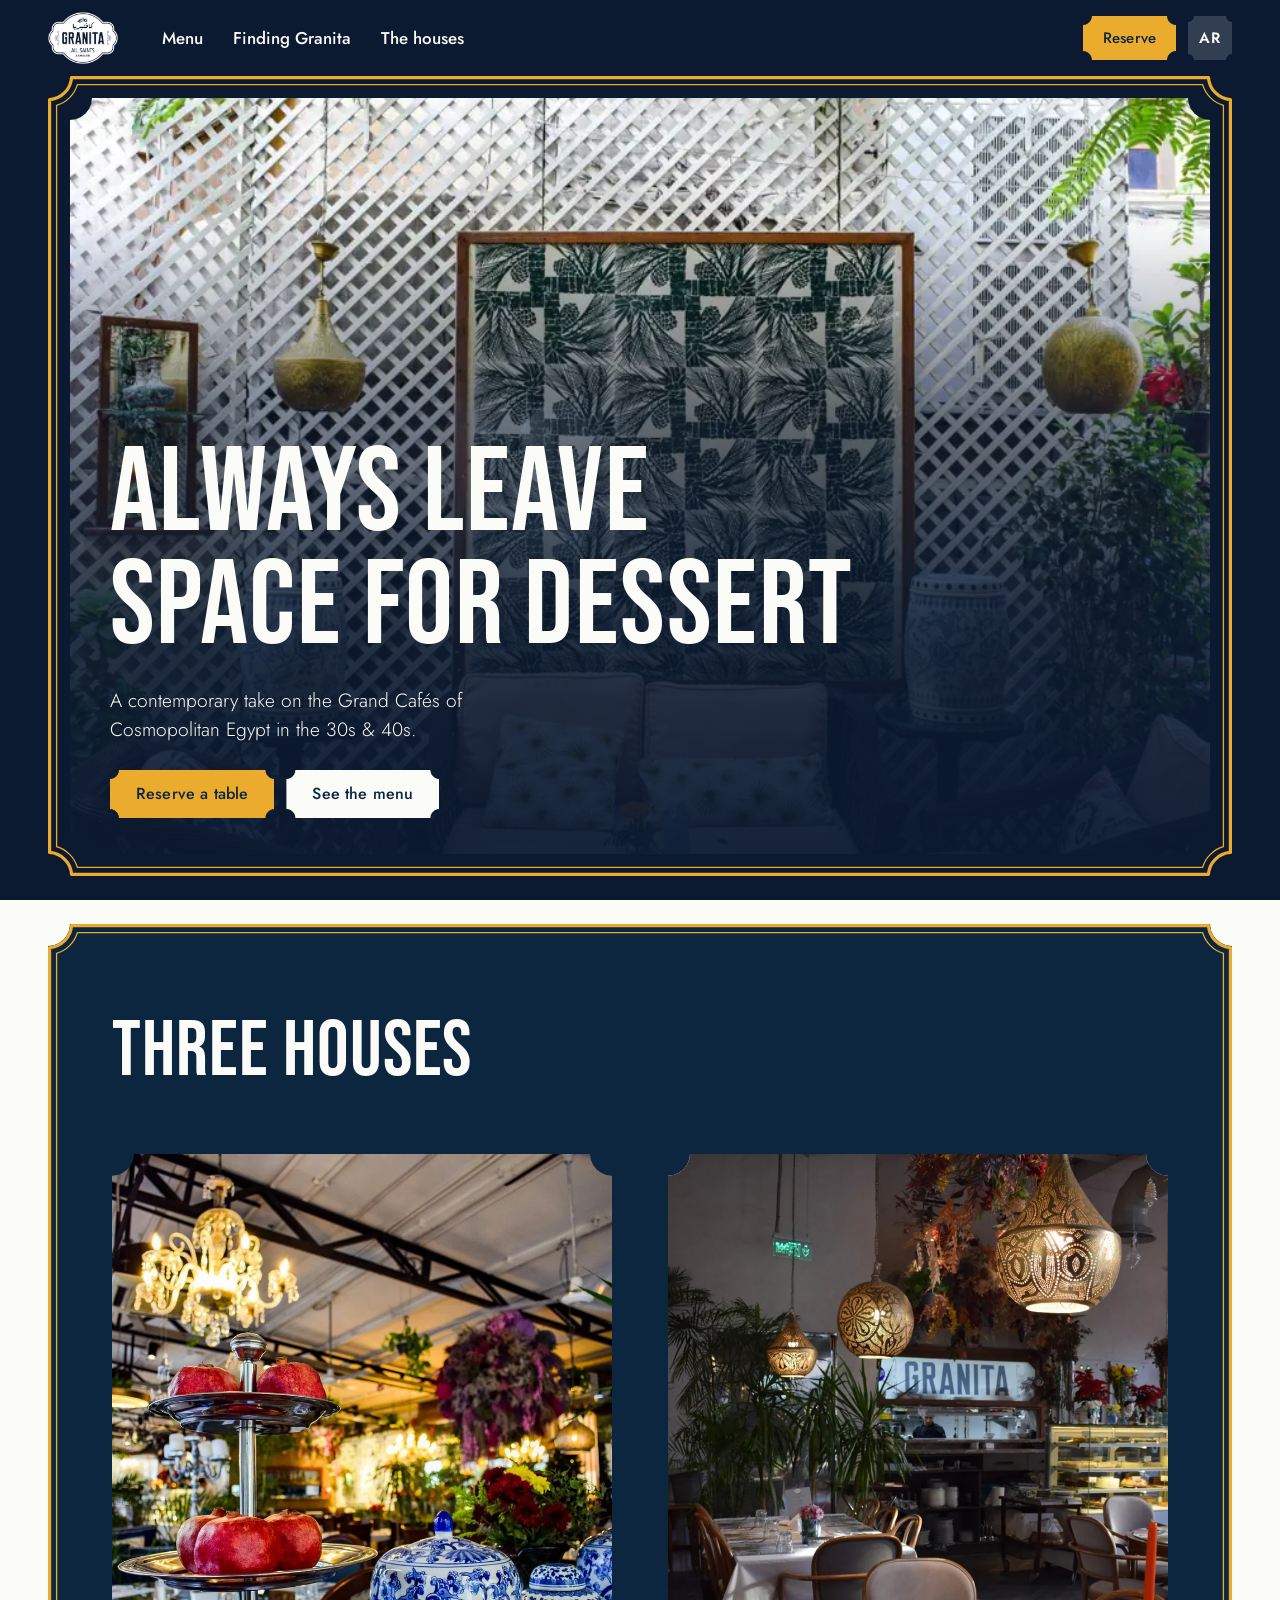
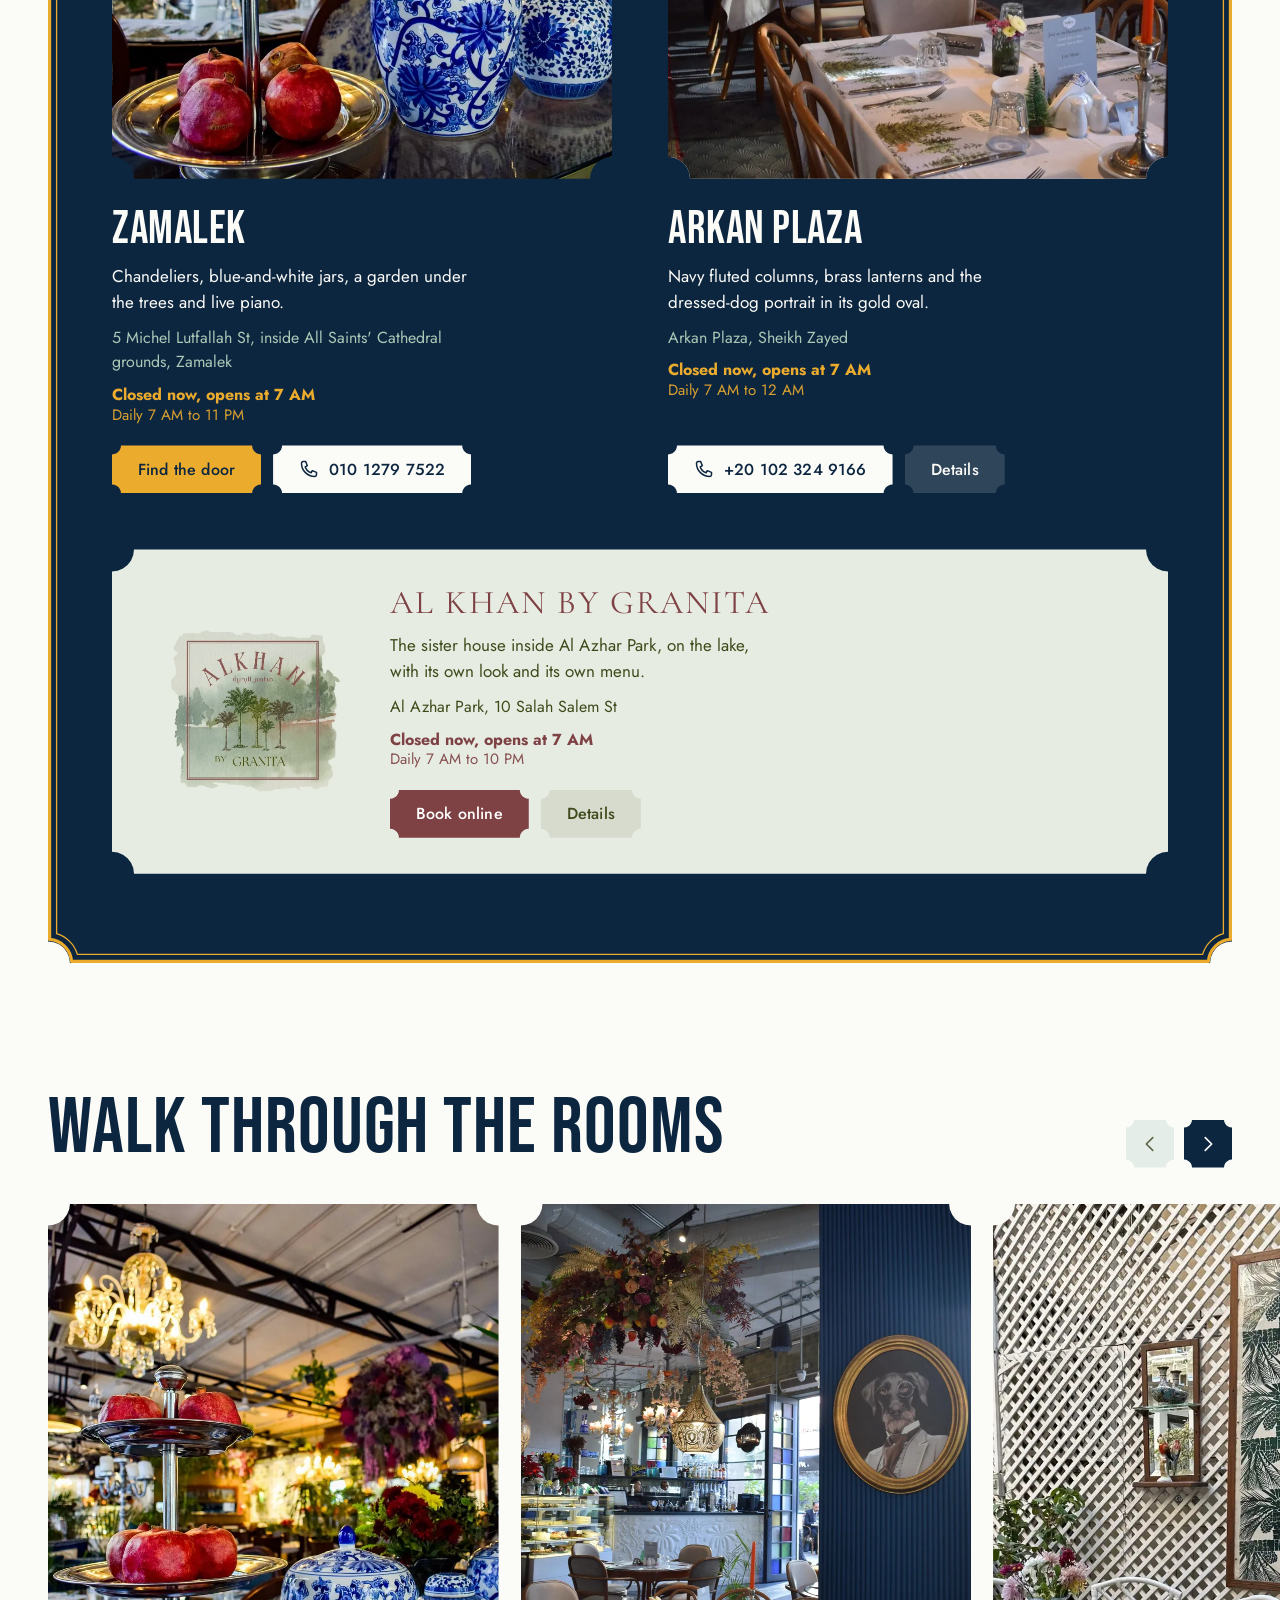
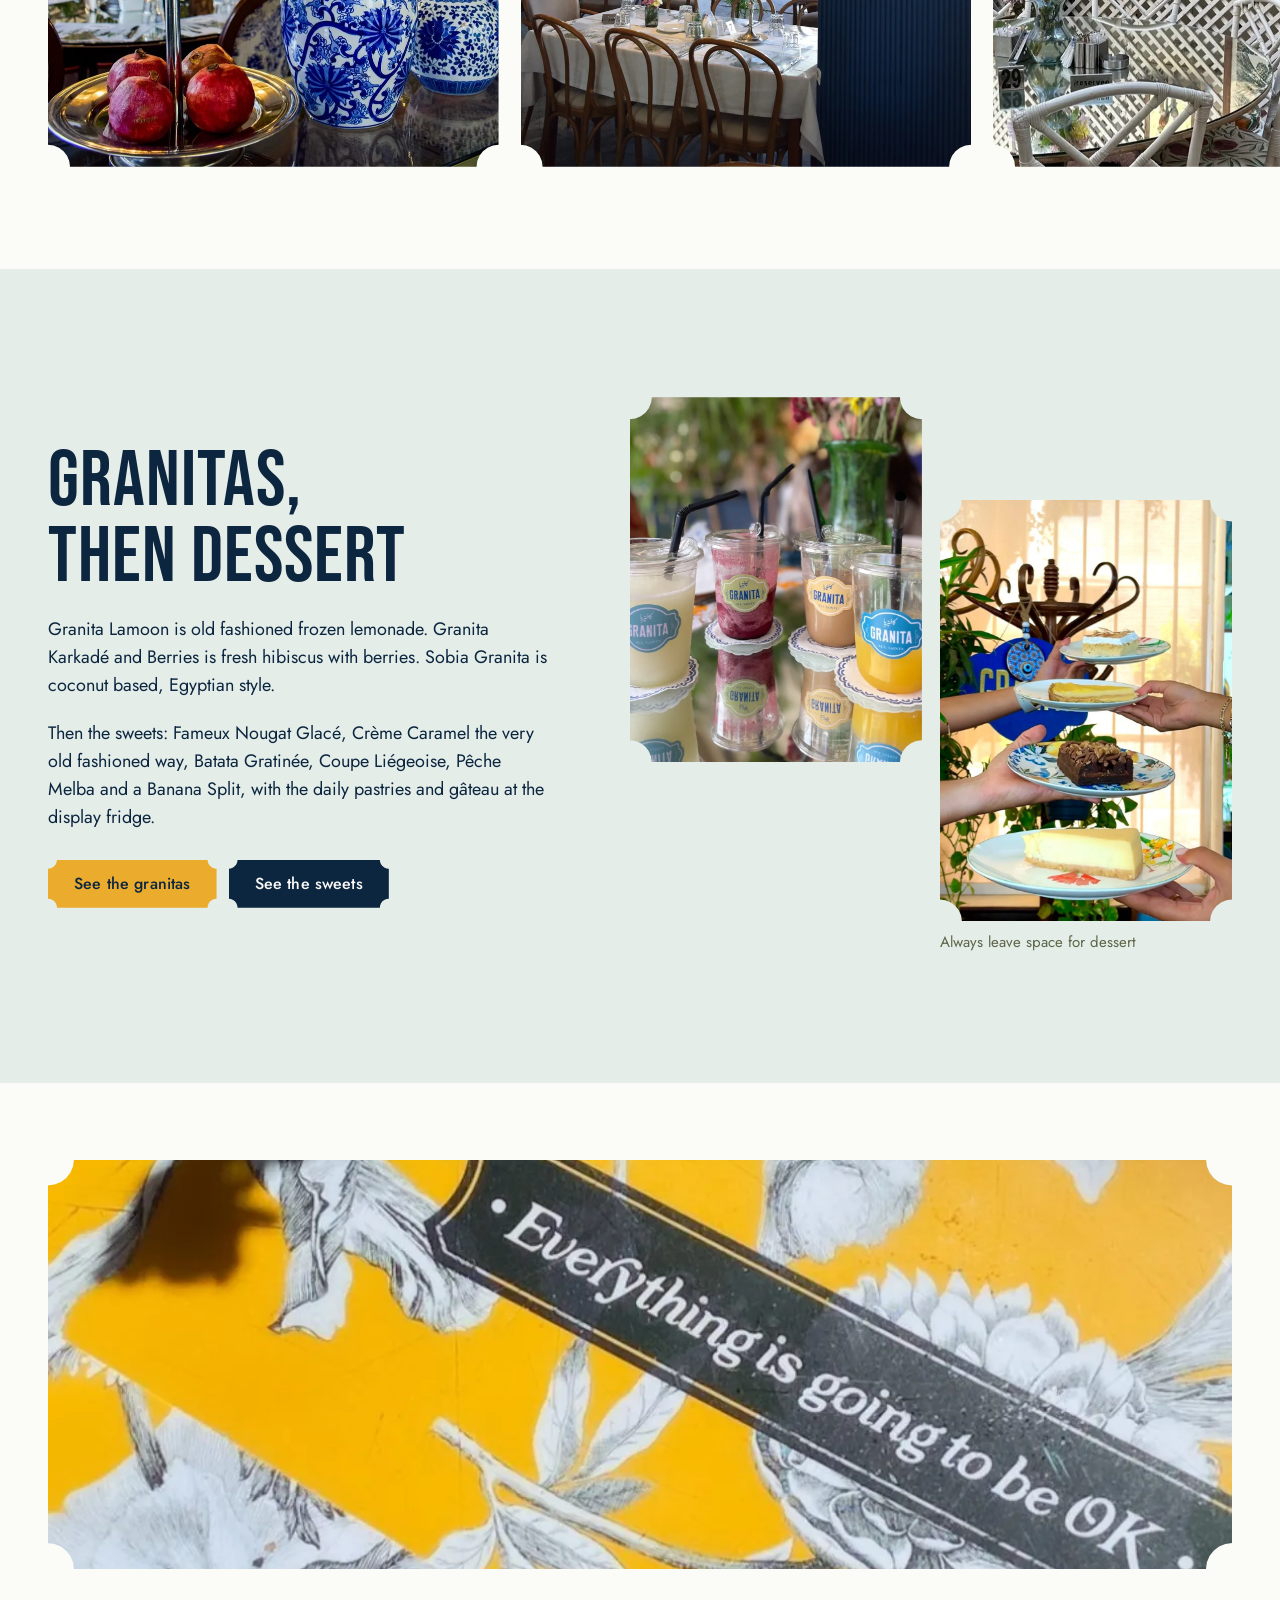
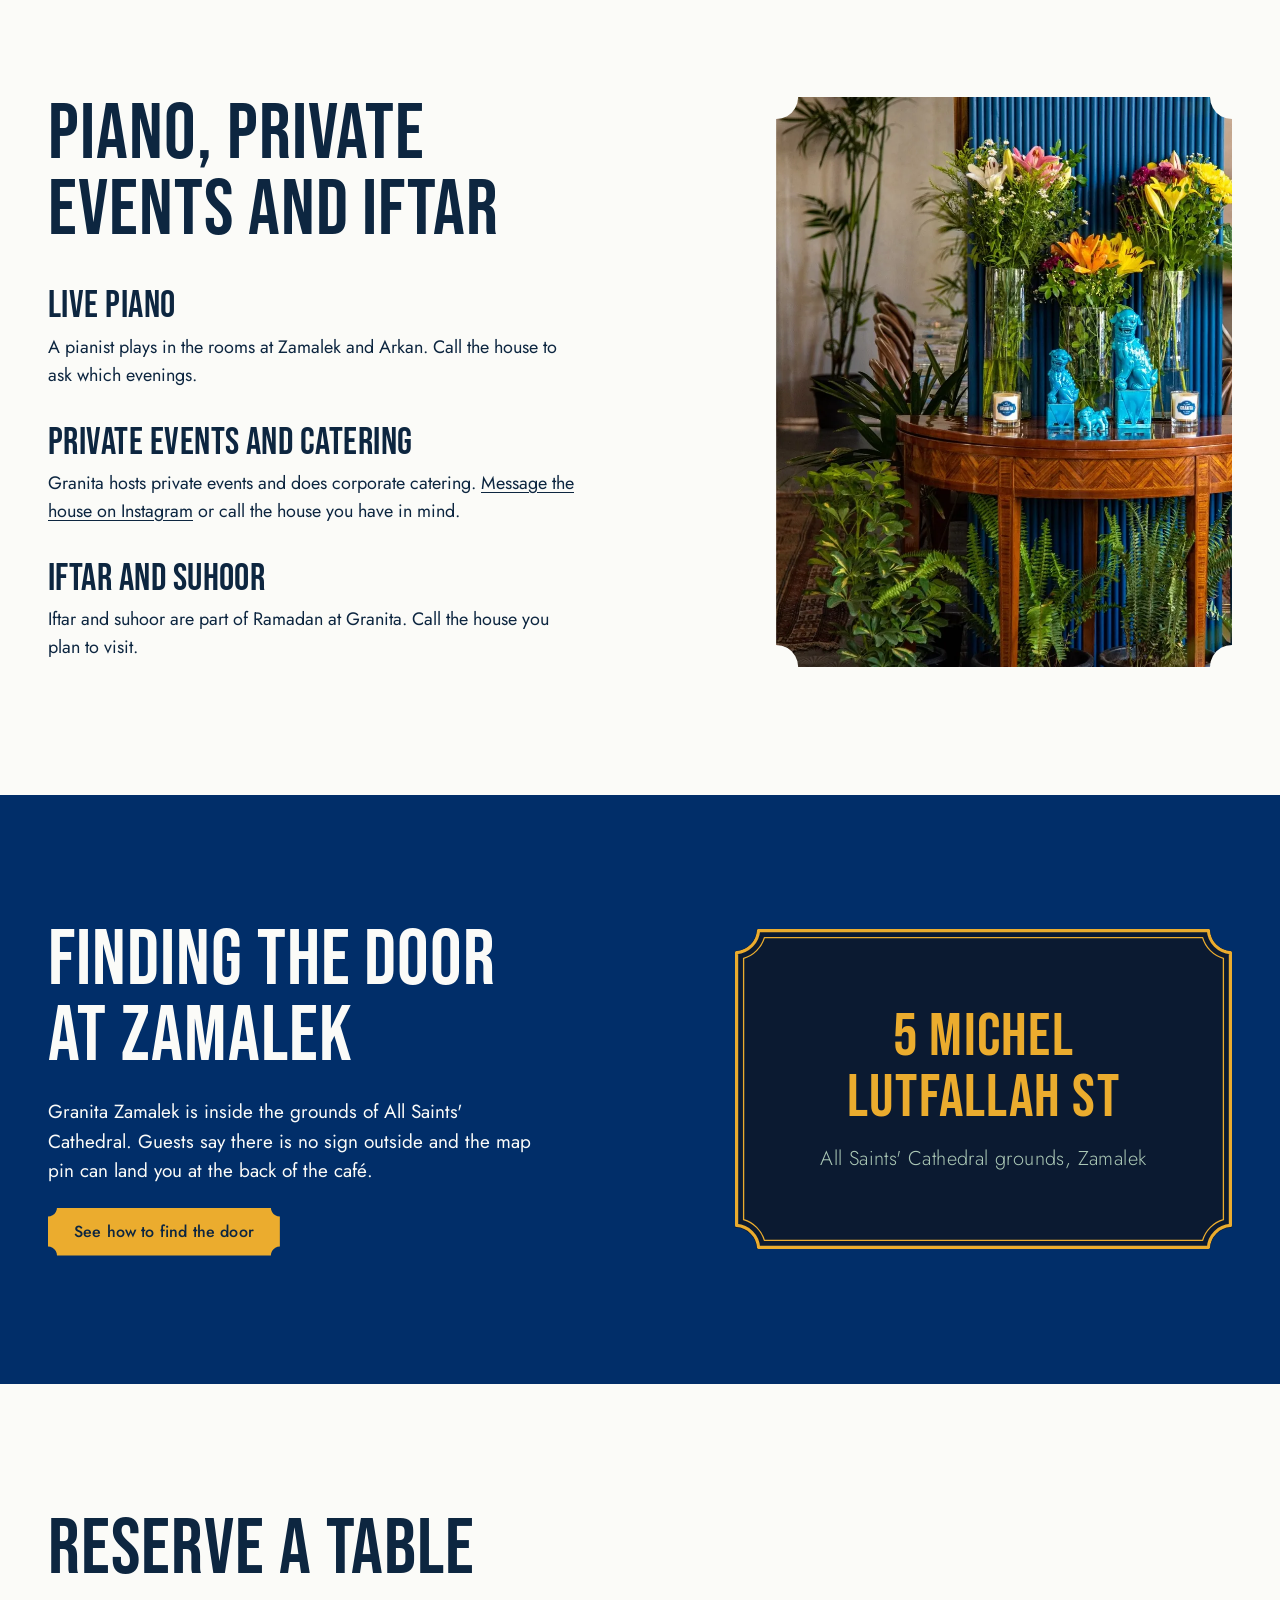
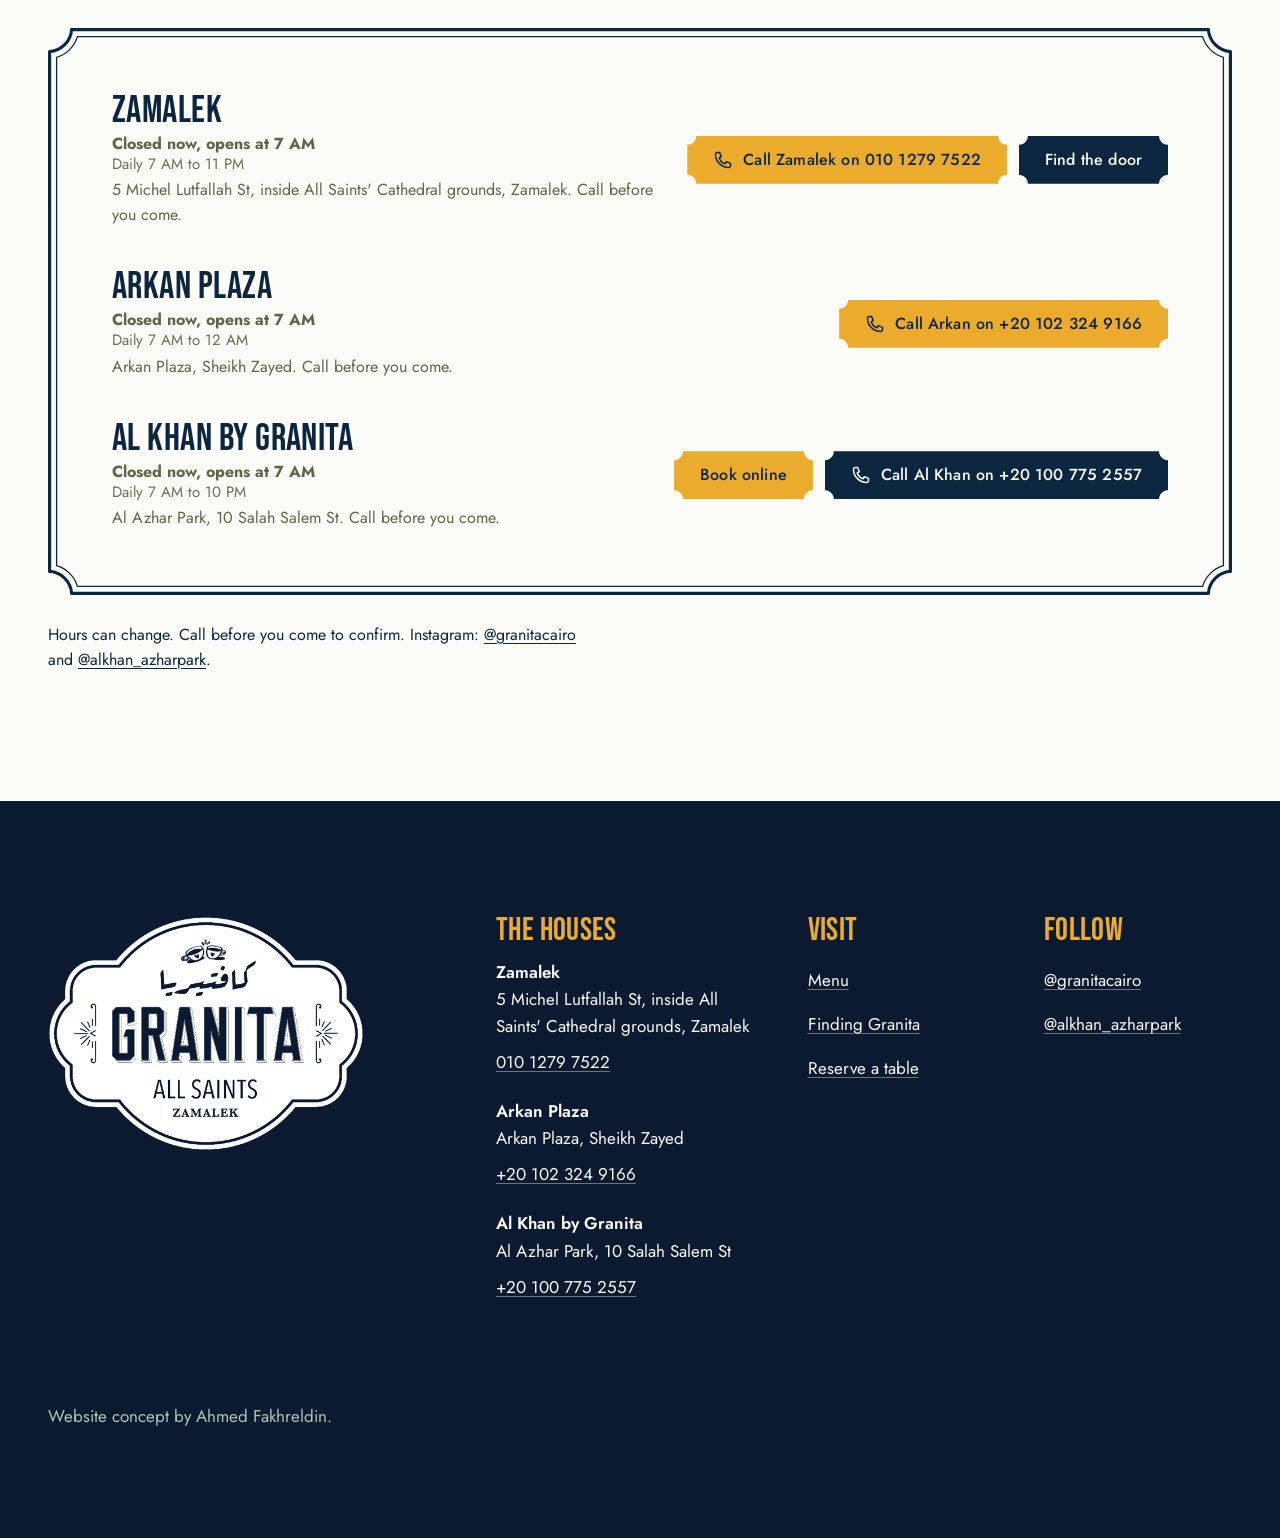
==== commit f857465a: "Balance the three houses: two equal columns, Al Khan full width below Co-Authored-By: Claude Opus 5." ====
--- a/index.html
+++ b/index.html
@@ -26,9 +26,9 @@
 <link rel="preload" as="image" href="img/hero.webp" media="(min-width: 761px)" type="image/webp" fetchpriority="high">
 <style>html.fl body{opacity:0}body{transition:opacity .25s ease}</style>
 <script>(function(){var d=document.documentElement;d.classList.add('js');d.classList.add('fl');var done=function(){d.classList.remove('fl')};var t=setTimeout(done,1200);if(document.fonts&&document.fonts.load){Promise.all([document.fonts.load('400 1em "Bebas Neue"'),document.fonts.load('400 1em "Jost"'),document.fonts.load('600 1em "Jost"'),document.fonts.load('400 1em "Cormorant Garamond"')]).then(function(){clearTimeout(t);done()},done)}else{done()}})();</script>
-<link rel="stylesheet" href="fonts.css?v=4">
-<link rel="stylesheet" href="notch.css?v=4">
-<link rel="stylesheet" href="site.css?v=4">
+<link rel="stylesheet" href="fonts.css?v=5">
+<link rel="stylesheet" href="notch.css?v=5">
+<link rel="stylesheet" href="site.css?v=5">
 <script type="application/ld+json">{"@context": "https://schema.org", "@graph": [{"@type": "Restaurant", "@id": "https://ahmedfakhr1.github.io/granita-preview/#zamalek", "name": "Granita Cairo, All Saints Zamalek", "description": "Grand café inside All Saints' Cathedral grounds in Zamalek, Cairo.", "url": "https://ahmedfakhr1.github.io/granita-preview/", "image": "https://ahmedfakhr1.github.io/granita-preview/img/og.jpg", "telephone": "+20 10 1279 7522", "hasMenu": "https://ahmedfakhr1.github.io/granita-preview/menu.html", "hasMap": "https://www.google.com/maps/place/Granita+Cairo/@30.0582552,31.2235549,17z", "sameAs": ["https://www.instagram.com/granitacairo/"], "address": {"@type": "PostalAddress", "streetAddress": "5 Michel Lutfallah St, All Saints' Cathedral", "addressLocality": "Zamalek, Cairo", "addressCountry": "EG"}, "geo": {"@type": "GeoCoordinates", "latitude": 30.0582552, "longitude": 31.2235549}, "openingHoursSpecification": [{"@type": "OpeningHoursSpecification", "dayOfWeek": ["Monday", "Tuesday", "Wednesday", "Thursday", "Friday", "Saturday", "Sunday"], "opens": "07:00", "closes": "23:00"}]}, {"@type": "Restaurant", "@id": "https://ahmedfakhr1.github.io/granita-preview/#arkan", "name": "Granita Cairo Arkan", "url": "https://ahmedfakhr1.github.io/granita-preview/", "image": "https://ahmedfakhr1.github.io/granita-preview/img/og.jpg", "telephone": "+20 102 324 9166", "hasMenu": "https://ahmedfakhr1.github.io/granita-preview/menu.html", "hasMap": "https://www.google.com/maps/place/Granita+Cairo+Arkan/@30.0195496,31.00485,17z", "sameAs": ["https://www.instagram.com/granitacairo/"], "address": {"@type": "PostalAddress", "streetAddress": "Arkan Plaza", "addressLocality": "Sheikh Zayed", "addressCountry": "EG"}, "geo": {"@type": "GeoCoordinates", "latitude": 30.0195496, "longitude": 31.00485}, "openingHoursSpecification": [{"@type": "OpeningHoursSpecification", "dayOfWeek": ["Monday", "Tuesday", "Wednesday", "Thursday", "Friday", "Saturday", "Sunday"], "opens": "07:00", "closes": "00:00"}]}, {"@type": "Restaurant", "@id": "https://ahmedfakhr1.github.io/granita-preview/#alkhan", "name": "Al Khan by Granita", "url": "https://al-khan-granita.tablein.com/en", "image": "https://ahmedfakhr1.github.io/granita-preview/img/og.jpg", "telephone": "+20 100 775 2557", "hasMap": "https://www.google.com/maps/place/Granita/@30.0385077,31.2631735,17z", "sameAs": ["https://www.instagram.com/alkhan_azharpark/", "https://al-khan-granita.tablein.com/en"], "acceptsReservations": "https://al-khan-granita.tablein.com/en", "address": {"@type": "PostalAddress", "streetAddress": "Al Azhar Park, 10 Salah Salem St", "addressLocality": "Cairo", "addressCountry": "EG"}, "geo": {"@type": "GeoCoordinates", "latitude": 30.0385077, "longitude": 31.2631735}, "openingHoursSpecification": [{"@type": "OpeningHoursSpecification", "dayOfWeek": ["Monday", "Tuesday", "Wednesday", "Thursday", "Friday", "Saturday", "Sunday"], "opens": "07:00", "closes": "22:00"}]}]}</script>
 </head>
 <body class="p-home">
@@ -227,6 +227,6 @@
   <div data-sheet="dir" hidden><a href="https://www.google.com/maps/place/Granita+Cairo/@30.0582552,31.2235549,17z" target="_blank" rel="noopener"><b>Zamalek</b><span>Open in Google Maps</span></a><a href="https://www.google.com/maps/place/Granita+Cairo+Arkan/@30.0195496,31.00485,17z" target="_blank" rel="noopener"><b>Arkan Plaza</b><span>Open in Google Maps</span></a><a href="https://www.google.com/maps/place/Granita/@30.0385077,31.2631735,17z" target="_blank" rel="noopener"><b>Al Khan</b><span>Open in Google Maps</span></a></div>
   <form method="dialog"><button class="btn btn--paper btn--sm">Close</button></form>
 </dialog>
-<script src="app.js?v=4" defer></script>
+<script src="app.js?v=5" defer></script>
 </body>
 </html>
--- a/site.css
+++ b/site.css
@@ -280,12 +280,12 @@
 .hk .btn--ghost:hover { background: rgba(63,74,27,.18); }
 .hk-logo { width: min(200px, 56%); height: auto; mix-blend-mode: multiply; }
 @media (min-width: 900px) {
-  .hgrid { grid-template-columns: minmax(0, 5fr) minmax(0, 7fr); gap: 40px 56px; align-items: start; }
-  .hz { grid-row: span 2; }
-  .ha { display: grid; grid-template-columns: minmax(0, 1fr) minmax(0, 1.15fr); gap: 28px; align-items: center; }
-  .ha .ph { margin-bottom: 0; aspect-ratio: 4 / 5; }
-  .hk { align-self: end; }
-  .hk { grid-template-columns: 190px minmax(0, 1fr); align-items: center; padding: 32px; }
+  .hgrid { grid-template-columns: minmax(0, 1fr) minmax(0, 1fr); gap: 56px 56px; align-items: stretch; }
+  .hz, .ha { display: flex; flex-direction: column; }
+  .hz .ph, .ha .ph { aspect-ratio: 4 / 5; margin-bottom: 28px; }
+  .hz .ht, .ha .ht { flex: 1; }
+  .hz .ht .acts-row, .ha .ht .acts-row { margin-top: auto; padding-top: 10px; }
+  .hk { grid-column: 1 / -1; grid-template-columns: 190px minmax(0, 1fr); align-items: center; gap: 44px; padding: 36px 44px; }
   .hk-logo { width: 100%; }
 }
 
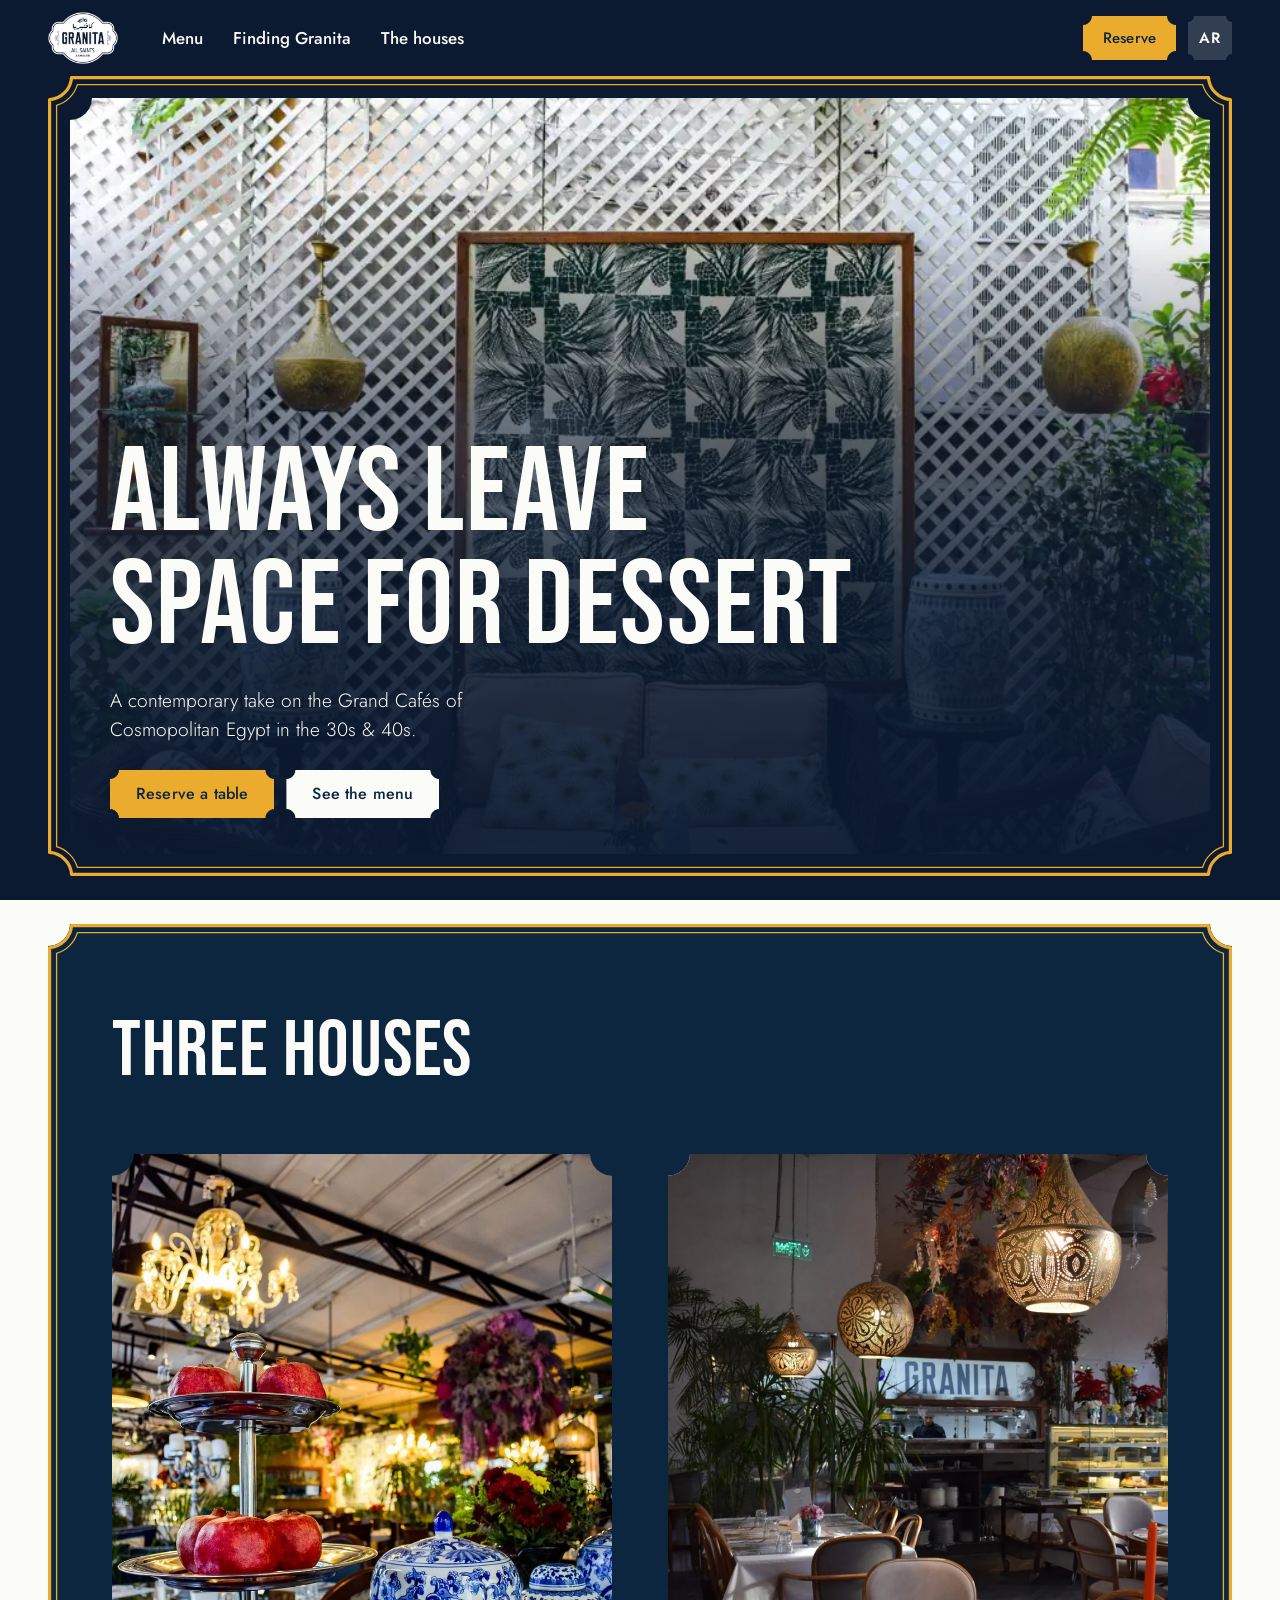
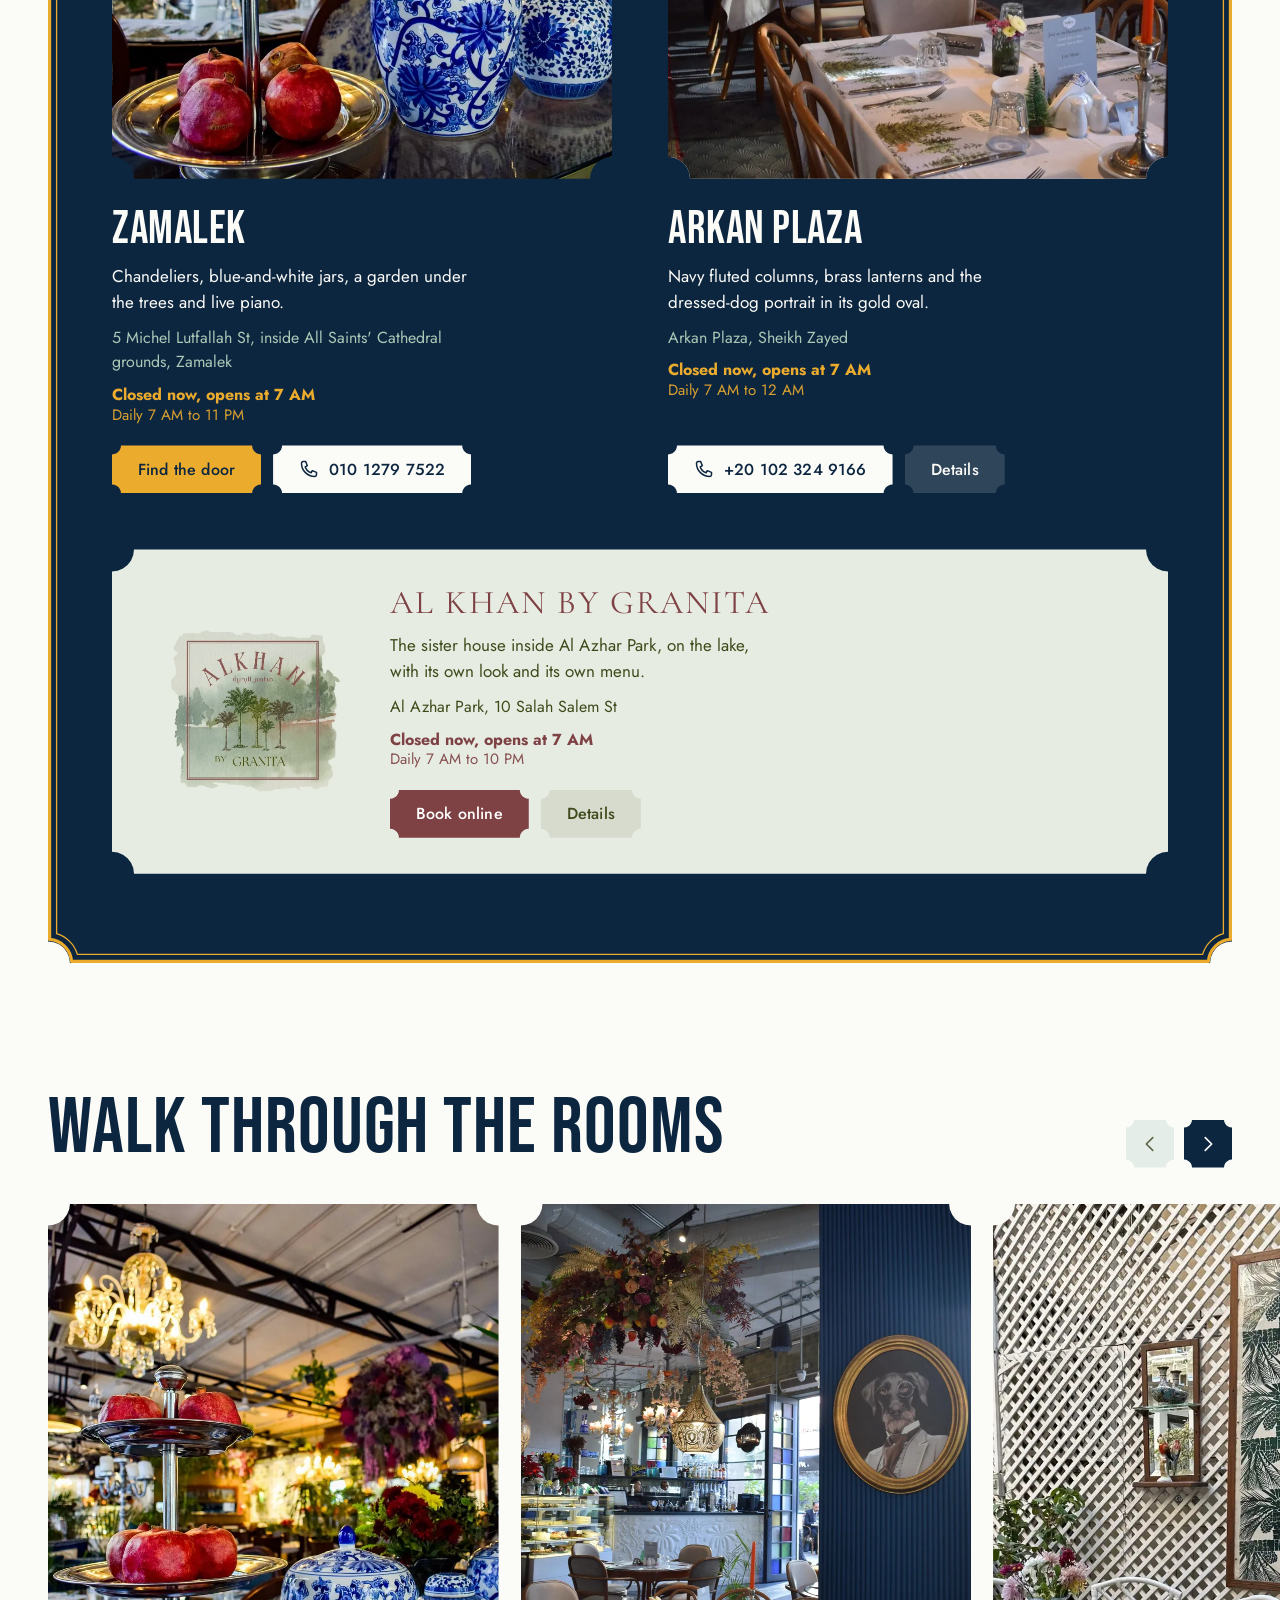
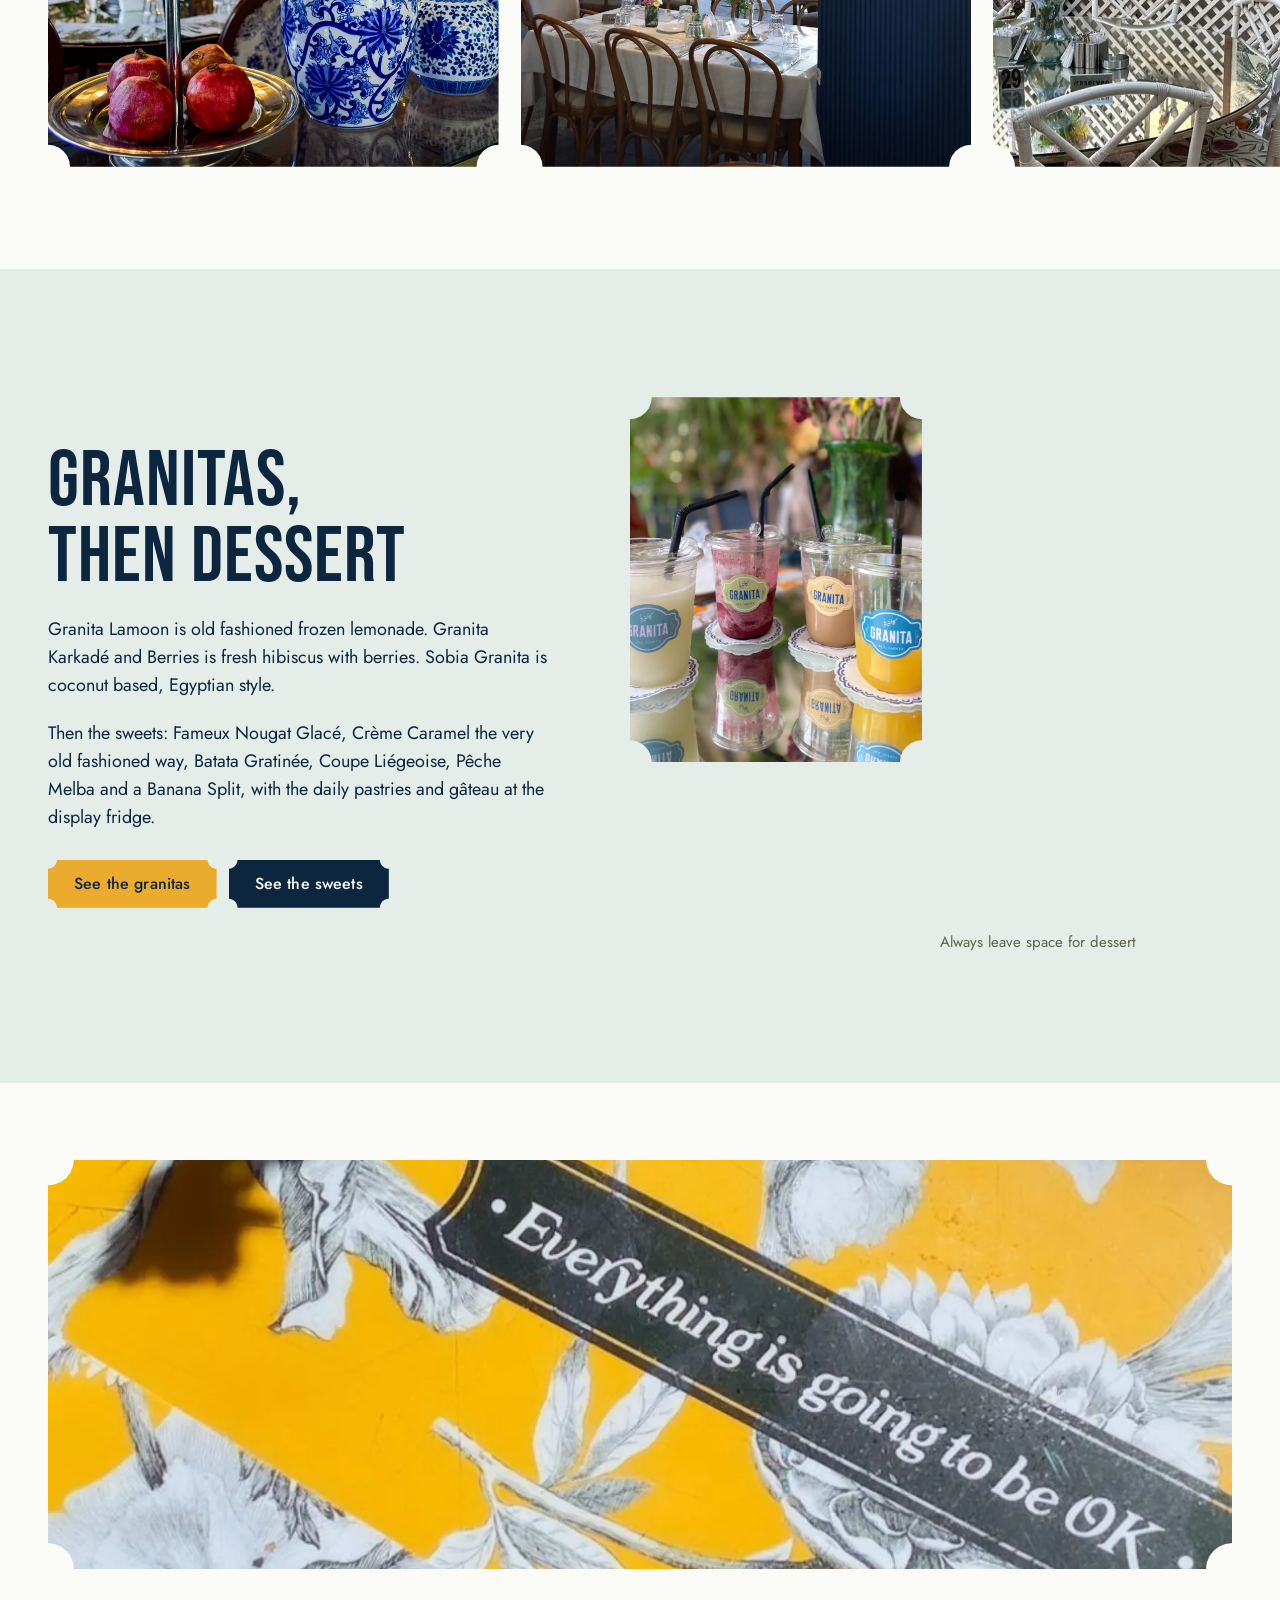
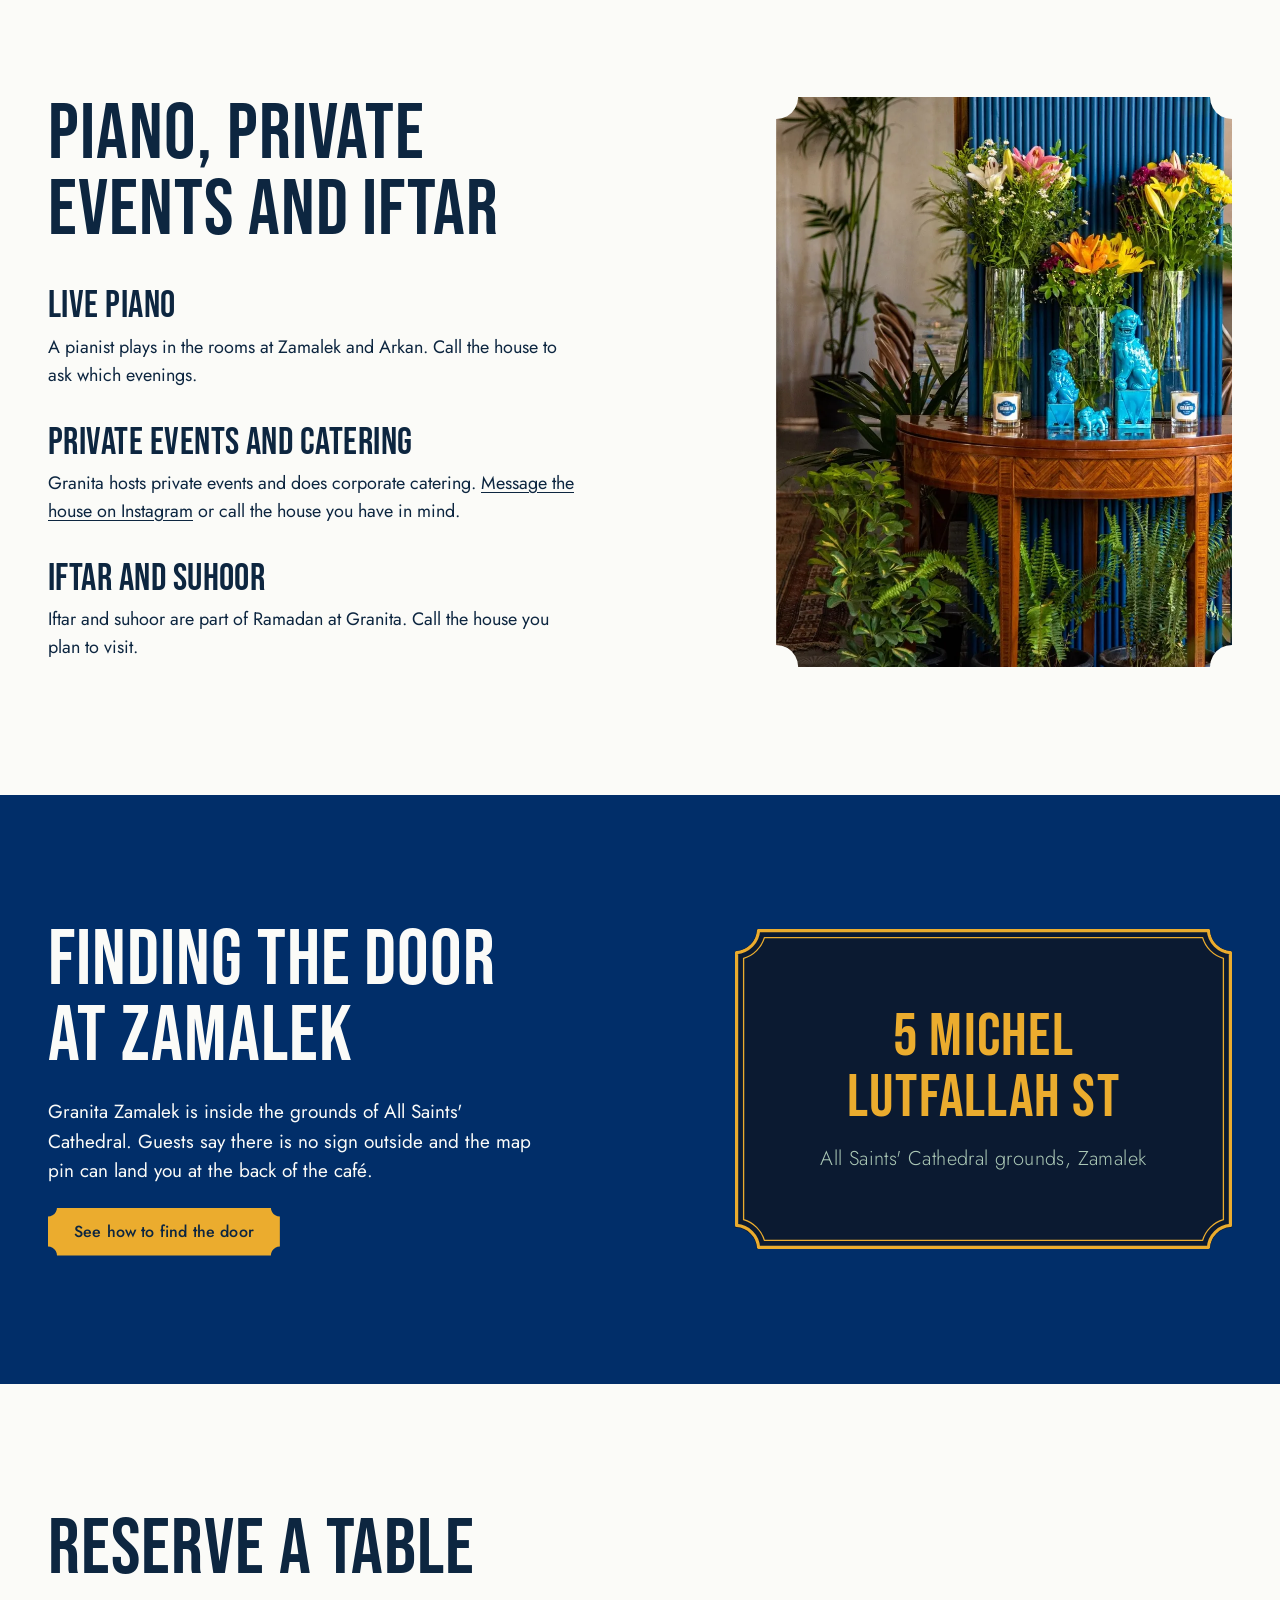
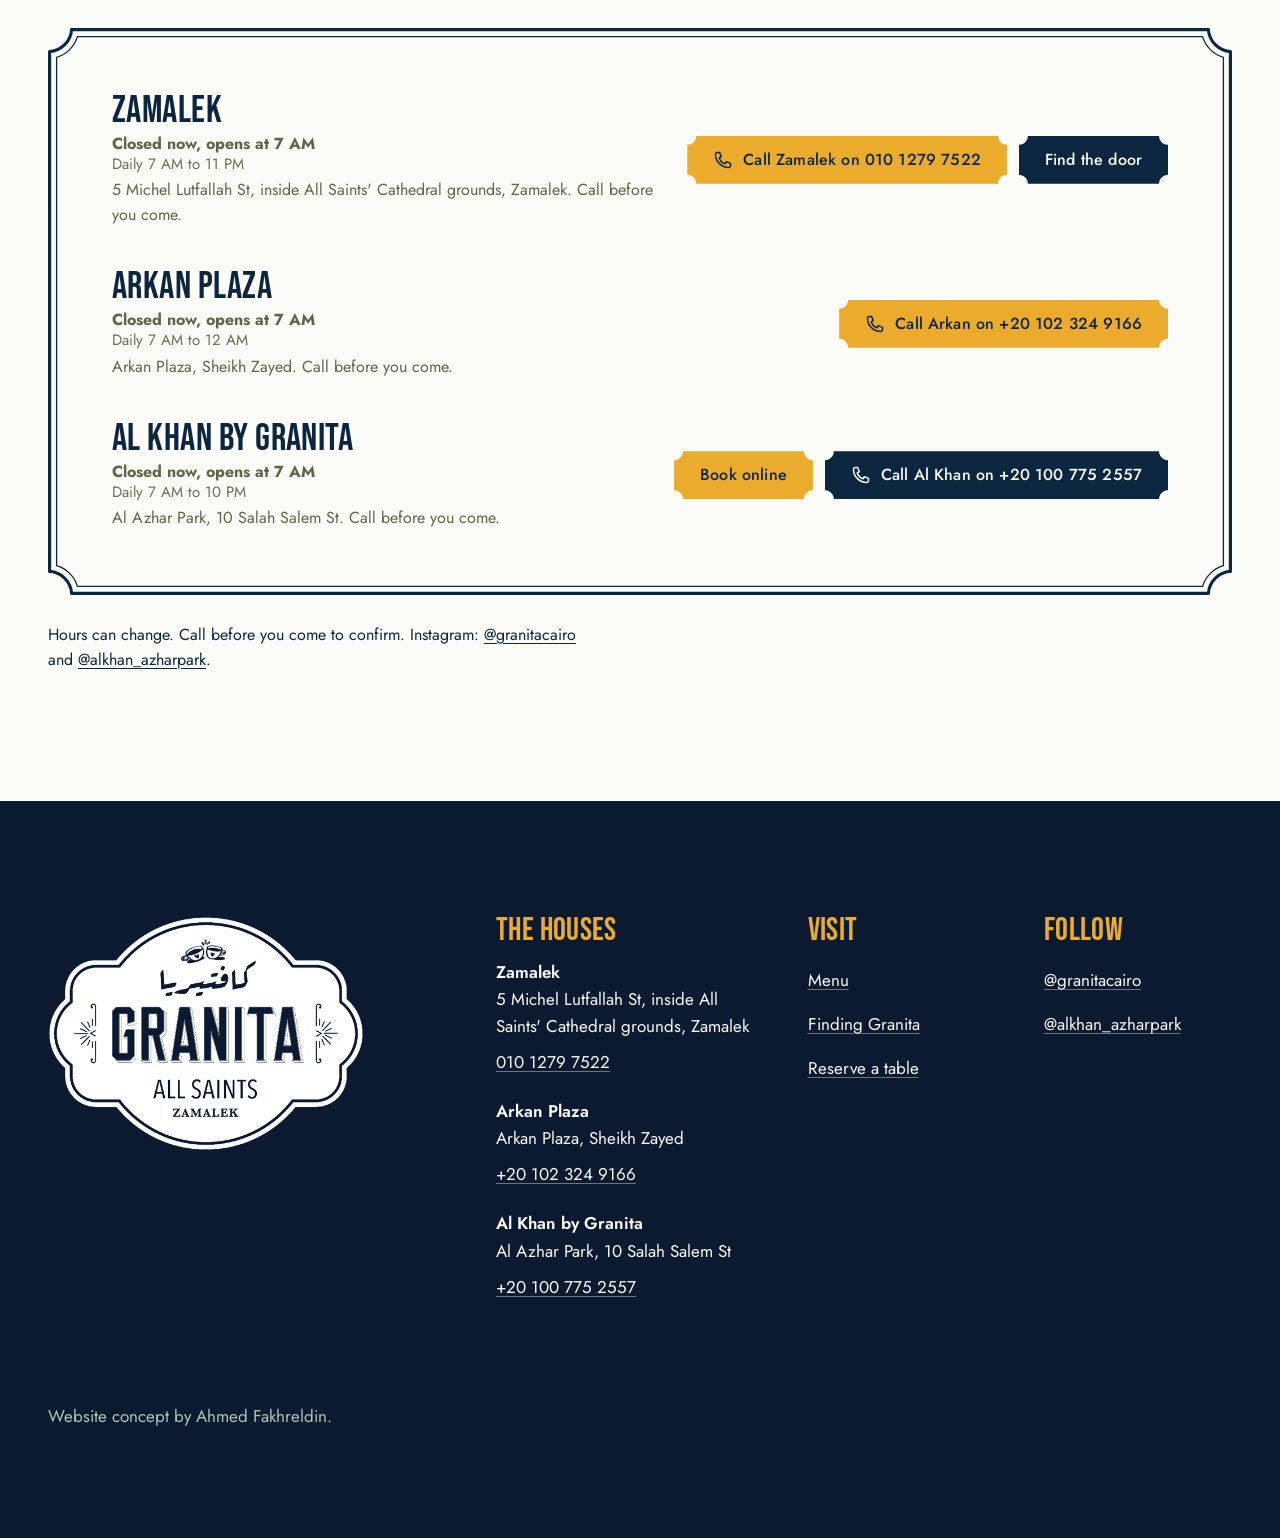
==== commit 1c0920ae: "Smoother transitions: page cross-fade, staggered reveals; equal house cards on Finding Granita Co-Au" ====
--- a/index.html
+++ b/index.html
@@ -26,9 +26,9 @@
 <link rel="preload" as="image" href="img/hero.webp" media="(min-width: 761px)" type="image/webp" fetchpriority="high">
 <style>html.fl body{opacity:0}body{transition:opacity .25s ease}</style>
 <script>(function(){var d=document.documentElement;d.classList.add('js');d.classList.add('fl');var done=function(){d.classList.remove('fl')};var t=setTimeout(done,1200);if(document.fonts&&document.fonts.load){Promise.all([document.fonts.load('400 1em "Bebas Neue"'),document.fonts.load('400 1em "Jost"'),document.fonts.load('600 1em "Jost"'),document.fonts.load('400 1em "Cormorant Garamond"')]).then(function(){clearTimeout(t);done()},done)}else{done()}})();</script>
-<link rel="stylesheet" href="fonts.css?v=5">
-<link rel="stylesheet" href="notch.css?v=5">
-<link rel="stylesheet" href="site.css?v=5">
+<link rel="stylesheet" href="fonts.css?v=6">
+<link rel="stylesheet" href="notch.css?v=6">
+<link rel="stylesheet" href="site.css?v=6">
 <script type="application/ld+json">{"@context": "https://schema.org", "@graph": [{"@type": "Restaurant", "@id": "https://ahmedfakhr1.github.io/granita-preview/#zamalek", "name": "Granita Cairo, All Saints Zamalek", "description": "Grand café inside All Saints' Cathedral grounds in Zamalek, Cairo.", "url": "https://ahmedfakhr1.github.io/granita-preview/", "image": "https://ahmedfakhr1.github.io/granita-preview/img/og.jpg", "telephone": "+20 10 1279 7522", "hasMenu": "https://ahmedfakhr1.github.io/granita-preview/menu.html", "hasMap": "https://www.google.com/maps/place/Granita+Cairo/@30.0582552,31.2235549,17z", "sameAs": ["https://www.instagram.com/granitacairo/"], "address": {"@type": "PostalAddress", "streetAddress": "5 Michel Lutfallah St, All Saints' Cathedral", "addressLocality": "Zamalek, Cairo", "addressCountry": "EG"}, "geo": {"@type": "GeoCoordinates", "latitude": 30.0582552, "longitude": 31.2235549}, "openingHoursSpecification": [{"@type": "OpeningHoursSpecification", "dayOfWeek": ["Monday", "Tuesday", "Wednesday", "Thursday", "Friday", "Saturday", "Sunday"], "opens": "07:00", "closes": "23:00"}]}, {"@type": "Restaurant", "@id": "https://ahmedfakhr1.github.io/granita-preview/#arkan", "name": "Granita Cairo Arkan", "url": "https://ahmedfakhr1.github.io/granita-preview/", "image": "https://ahmedfakhr1.github.io/granita-preview/img/og.jpg", "telephone": "+20 102 324 9166", "hasMenu": "https://ahmedfakhr1.github.io/granita-preview/menu.html", "hasMap": "https://www.google.com/maps/place/Granita+Cairo+Arkan/@30.0195496,31.00485,17z", "sameAs": ["https://www.instagram.com/granitacairo/"], "address": {"@type": "PostalAddress", "streetAddress": "Arkan Plaza", "addressLocality": "Sheikh Zayed", "addressCountry": "EG"}, "geo": {"@type": "GeoCoordinates", "latitude": 30.0195496, "longitude": 31.00485}, "openingHoursSpecification": [{"@type": "OpeningHoursSpecification", "dayOfWeek": ["Monday", "Tuesday", "Wednesday", "Thursday", "Friday", "Saturday", "Sunday"], "opens": "07:00", "closes": "00:00"}]}, {"@type": "Restaurant", "@id": "https://ahmedfakhr1.github.io/granita-preview/#alkhan", "name": "Al Khan by Granita", "url": "https://al-khan-granita.tablein.com/en", "image": "https://ahmedfakhr1.github.io/granita-preview/img/og.jpg", "telephone": "+20 100 775 2557", "hasMap": "https://www.google.com/maps/place/Granita/@30.0385077,31.2631735,17z", "sameAs": ["https://www.instagram.com/alkhan_azharpark/", "https://al-khan-granita.tablein.com/en"], "acceptsReservations": "https://al-khan-granita.tablein.com/en", "address": {"@type": "PostalAddress", "streetAddress": "Al Azhar Park, 10 Salah Salem St", "addressLocality": "Cairo", "addressCountry": "EG"}, "geo": {"@type": "GeoCoordinates", "latitude": 30.0385077, "longitude": 31.2631735}, "openingHoursSpecification": [{"@type": "OpeningHoursSpecification", "dayOfWeek": ["Monday", "Tuesday", "Wednesday", "Thursday", "Friday", "Saturday", "Sunday"], "opens": "07:00", "closes": "22:00"}]}]}</script>
 </head>
 <body class="p-home">
@@ -227,6 +227,6 @@
   <div data-sheet="dir" hidden><a href="https://www.google.com/maps/place/Granita+Cairo/@30.0582552,31.2235549,17z" target="_blank" rel="noopener"><b>Zamalek</b><span>Open in Google Maps</span></a><a href="https://www.google.com/maps/place/Granita+Cairo+Arkan/@30.0195496,31.00485,17z" target="_blank" rel="noopener"><b>Arkan Plaza</b><span>Open in Google Maps</span></a><a href="https://www.google.com/maps/place/Granita/@30.0385077,31.2631735,17z" target="_blank" rel="noopener"><b>Al Khan</b><span>Open in Google Maps</span></a></div>
   <form method="dialog"><button class="btn btn--paper btn--sm">Close</button></form>
 </dialog>
-<script src="app.js?v=5" defer></script>
+<script src="app.js?v=6" defer></script>
 </body>
 </html>
--- a/site.css
+++ b/site.css
@@ -205,7 +205,7 @@
 .state .st-hrs { font-weight: 400; font-size: 15px; opacity: .92; }
 
 /* ---------------------------------------------------------------- reveal */
-.js .rv { opacity: 0; transform: translateY(18px); transition: opacity .7s cubic-bezier(.23, 1, .32, 1), transform .7s cubic-bezier(.23, 1, .32, 1); }
+.js .rv { opacity: 0; transform: translateY(24px); transition: opacity .9s cubic-bezier(.22, .61, .36, 1), transform 1.1s cubic-bezier(.16, 1, .3, 1); transition-delay: calc(var(--d, 0) * 90ms); }
 .js .rv.in { opacity: 1; transform: none; }
 
 /* ---------------------------------------------------------------- home: hero */
@@ -504,13 +504,24 @@
 .alkhan-t .acts-row { margin-block: 8px; }
 .alkhan .ph { aspect-ratio: 4 / 3; }
 @media (min-width: 900px) {
-  .vgrid { grid-template-columns: minmax(0, 7fr) minmax(0, 5fr); gap: 36px; }
+  .vgrid { grid-template-columns: minmax(0, 1fr) minmax(0, 1fr); gap: 36px; align-items: stretch; }
+  .vcard { align-content: start; }
   .vcard--zam { grid-template-columns: minmax(0, 1fr); }
   .alkhan { grid-template-columns: 220px minmax(0, 1.2fr) minmax(0, 1fr); gap: 48px; }
   .alkhan-logo { width: 100%; }
 }
 
+/* soft cross-fade between pages; the header stays put */
+@view-transition { navigation: auto; }
+.hdr { view-transition-name: hdr; }
+::view-transition-old(root) { animation: vt-out .28s cubic-bezier(.4, 0, 1, 1) both; }
+::view-transition-new(root) { animation: vt-in .42s cubic-bezier(.16, 1, .3, 1) both; }
+@keyframes vt-out { to { opacity: 0; } }
+@keyframes vt-in { from { opacity: 0; transform: translateY(10px); } }
+a, button { transition-timing-function: cubic-bezier(.22, .61, .36, 1); }
+
 @media (prefers-reduced-motion: reduce) {
+  @view-transition { navigation: none; }
   html { scroll-behavior: auto; }
   .js .rv { opacity: 1; transform: none; transition: none; }
   * { animation: none !important; }
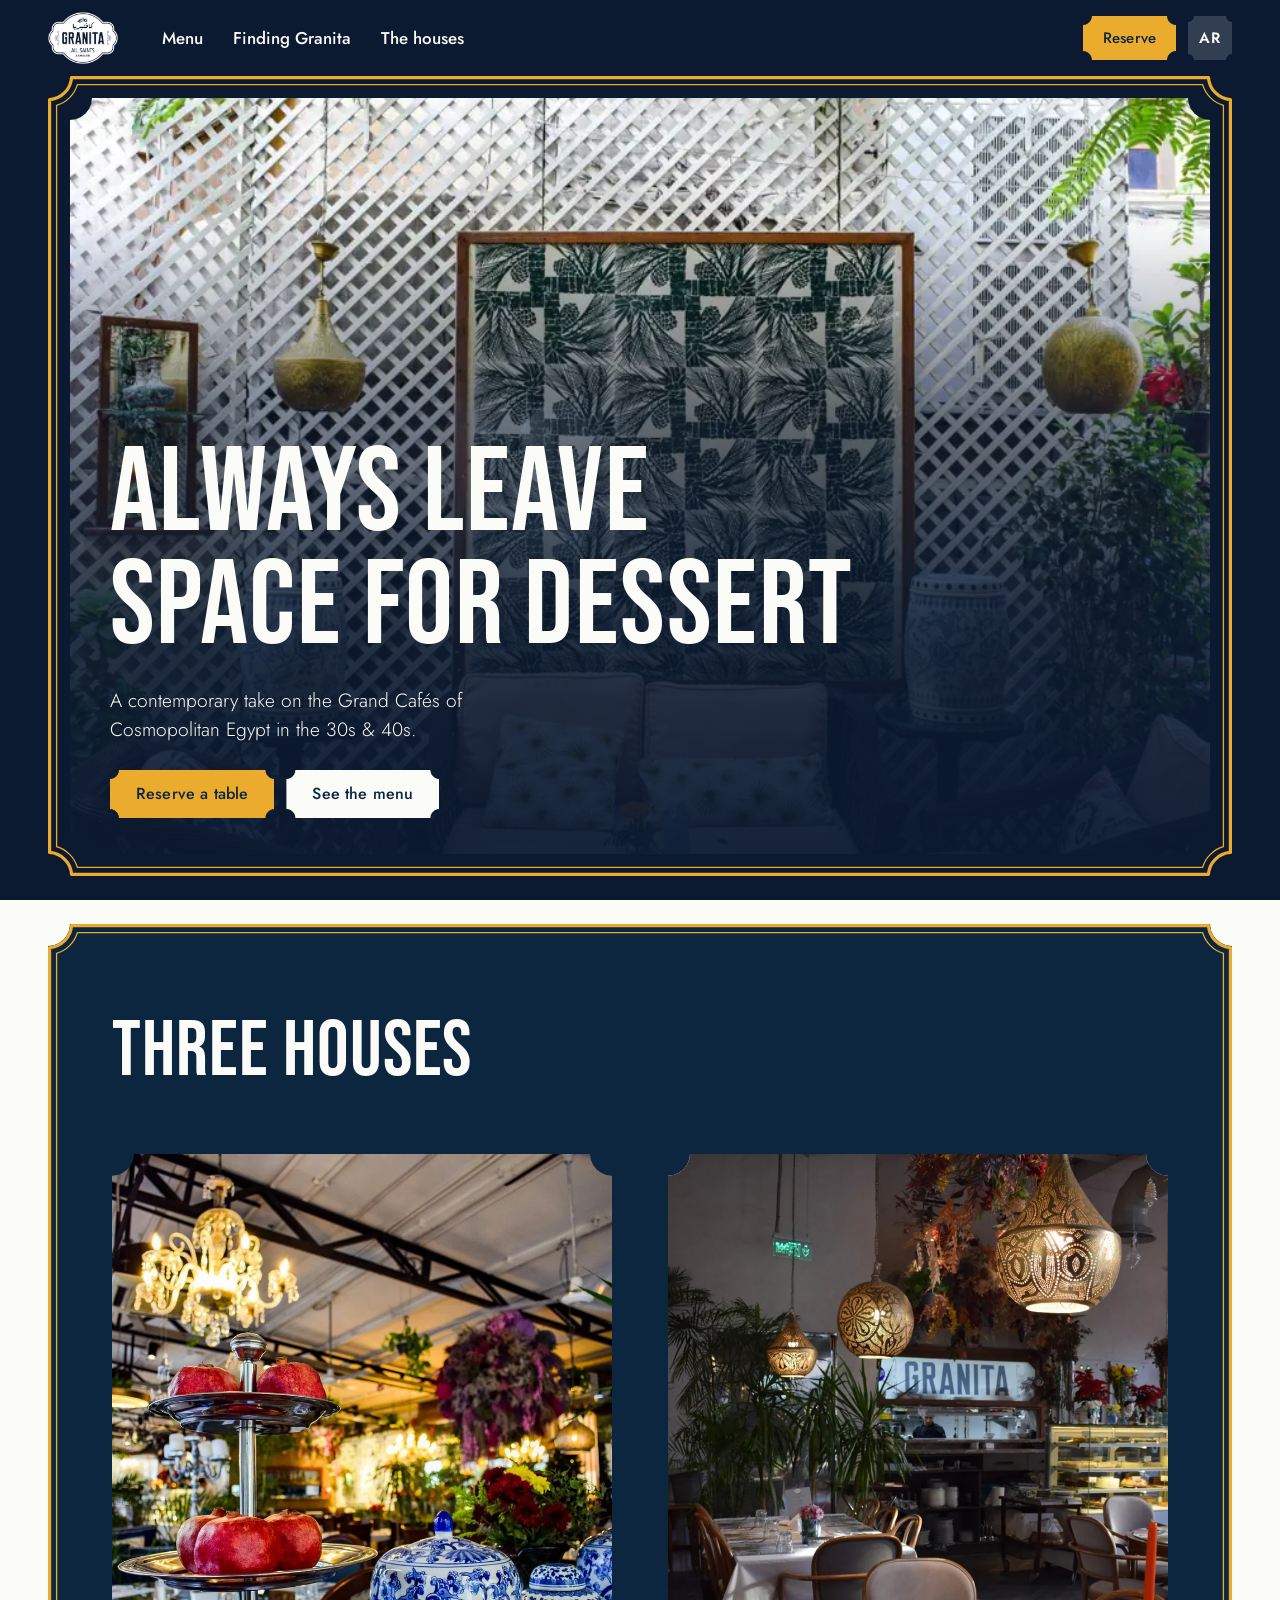
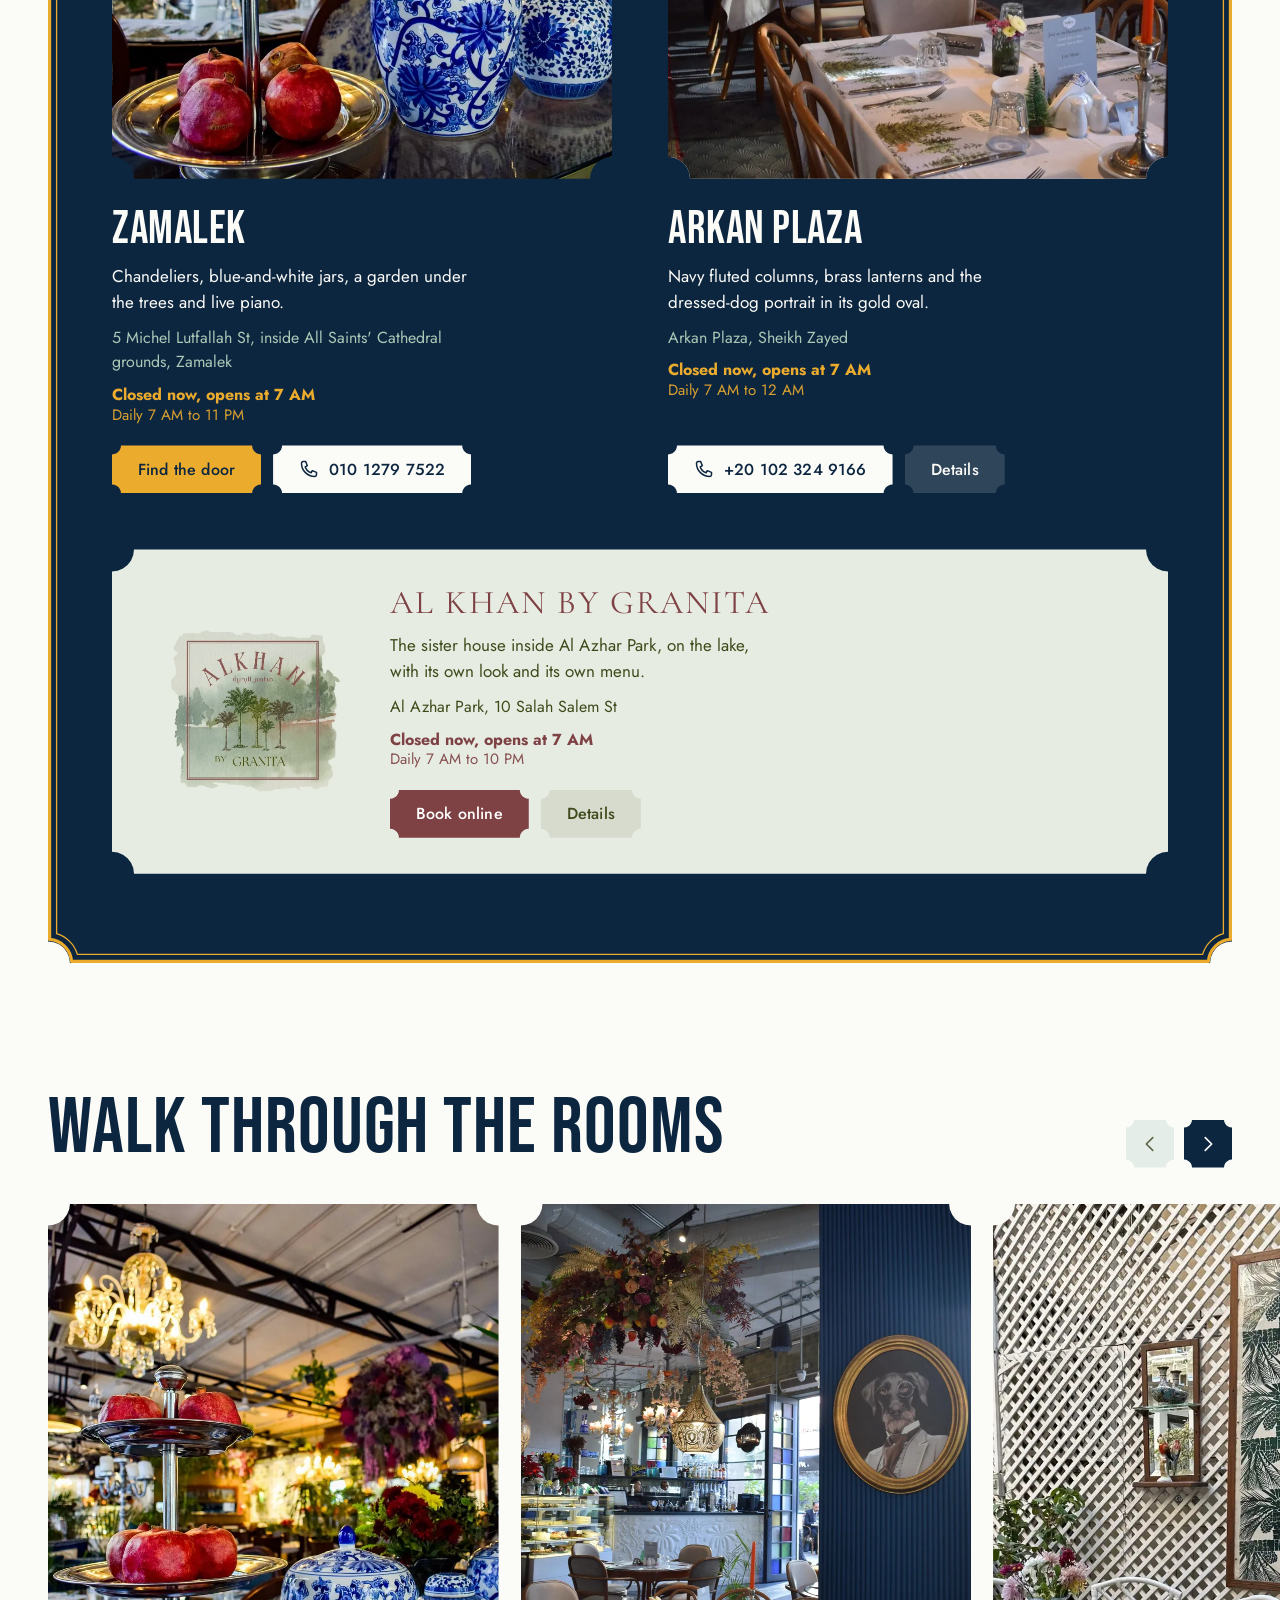
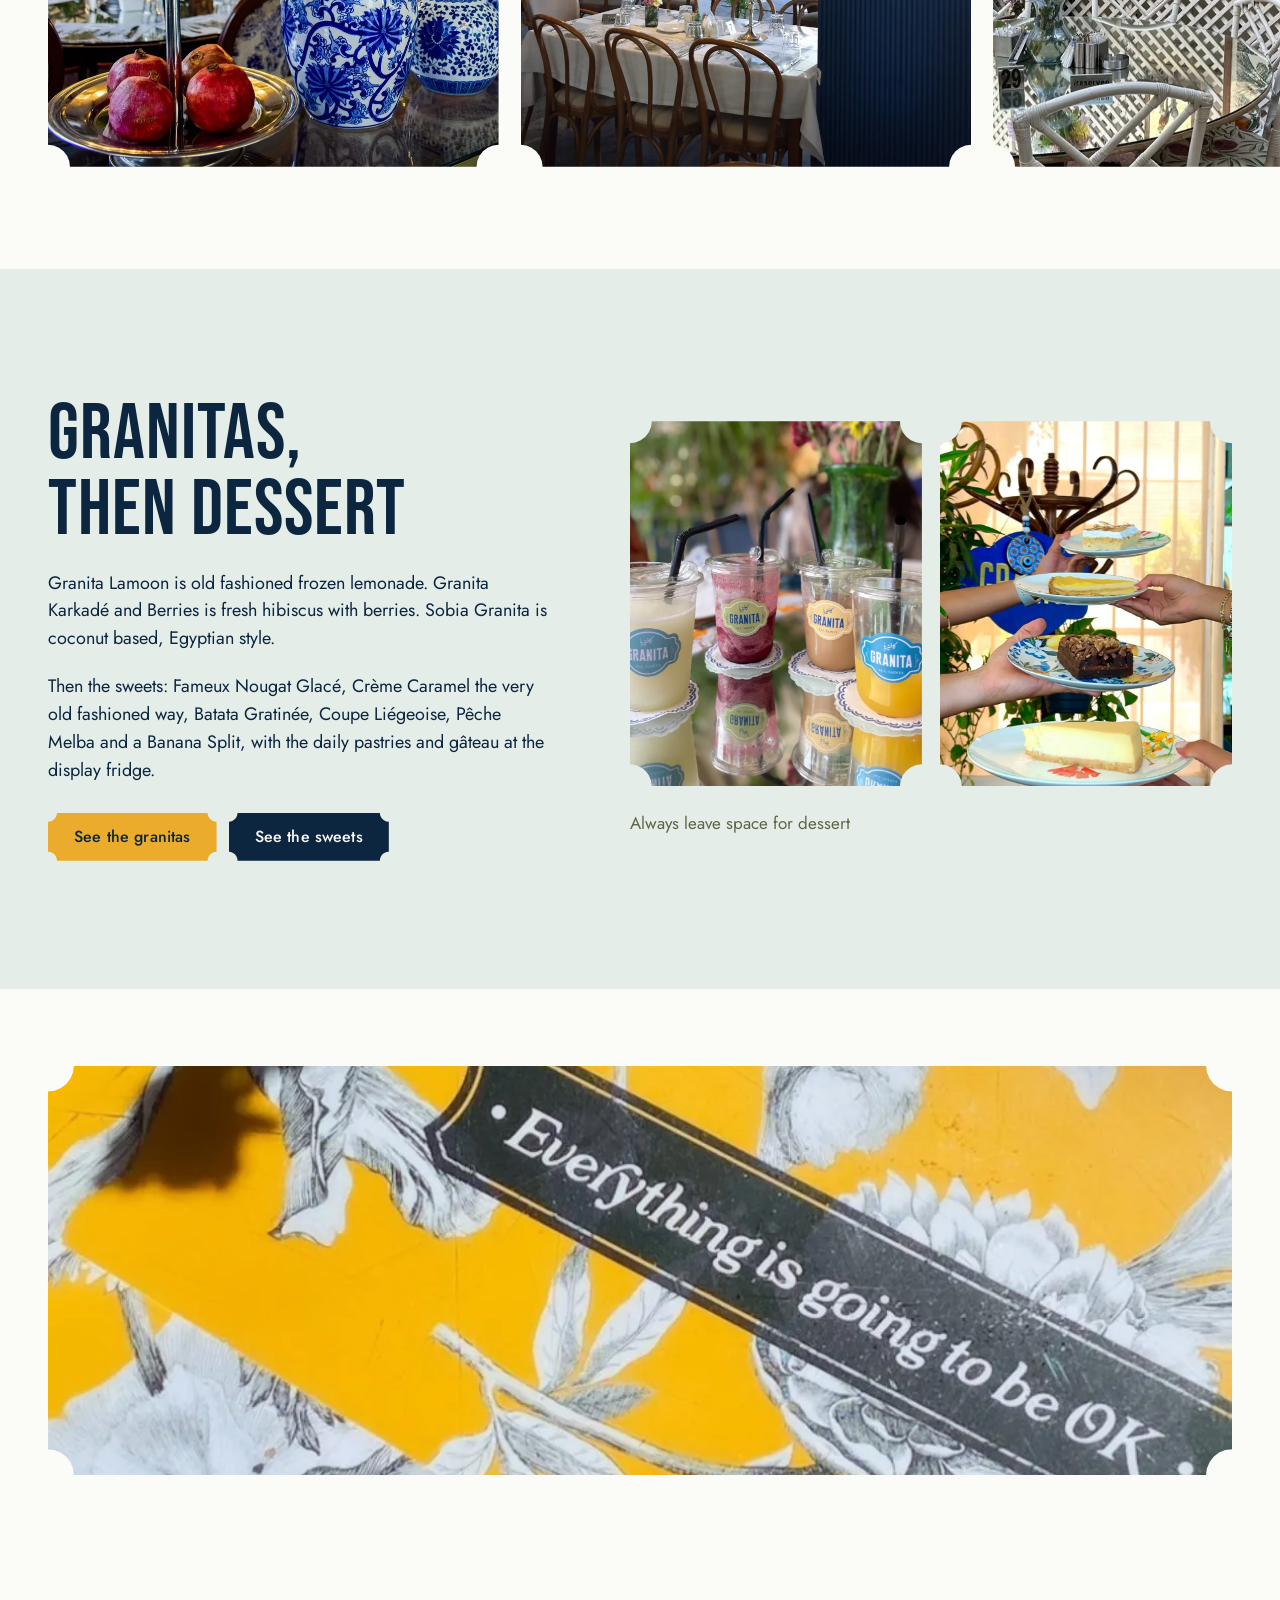
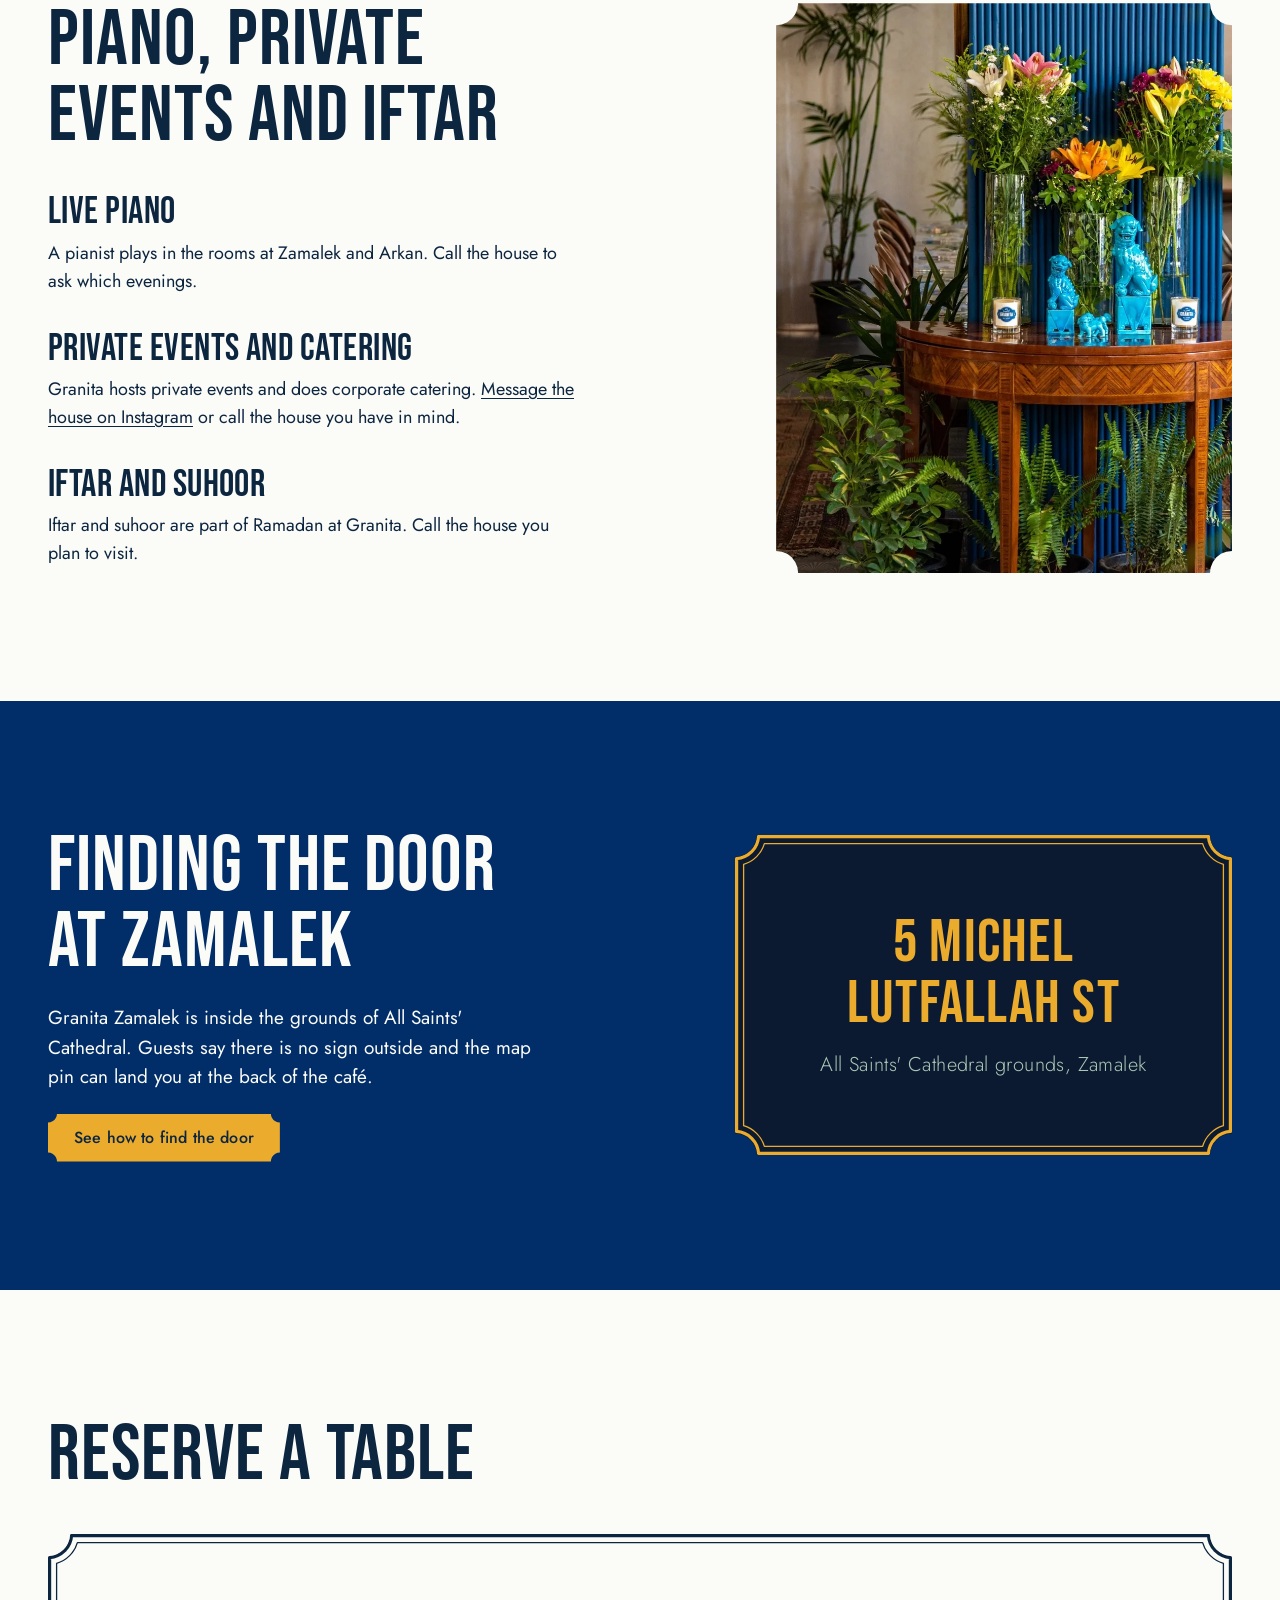
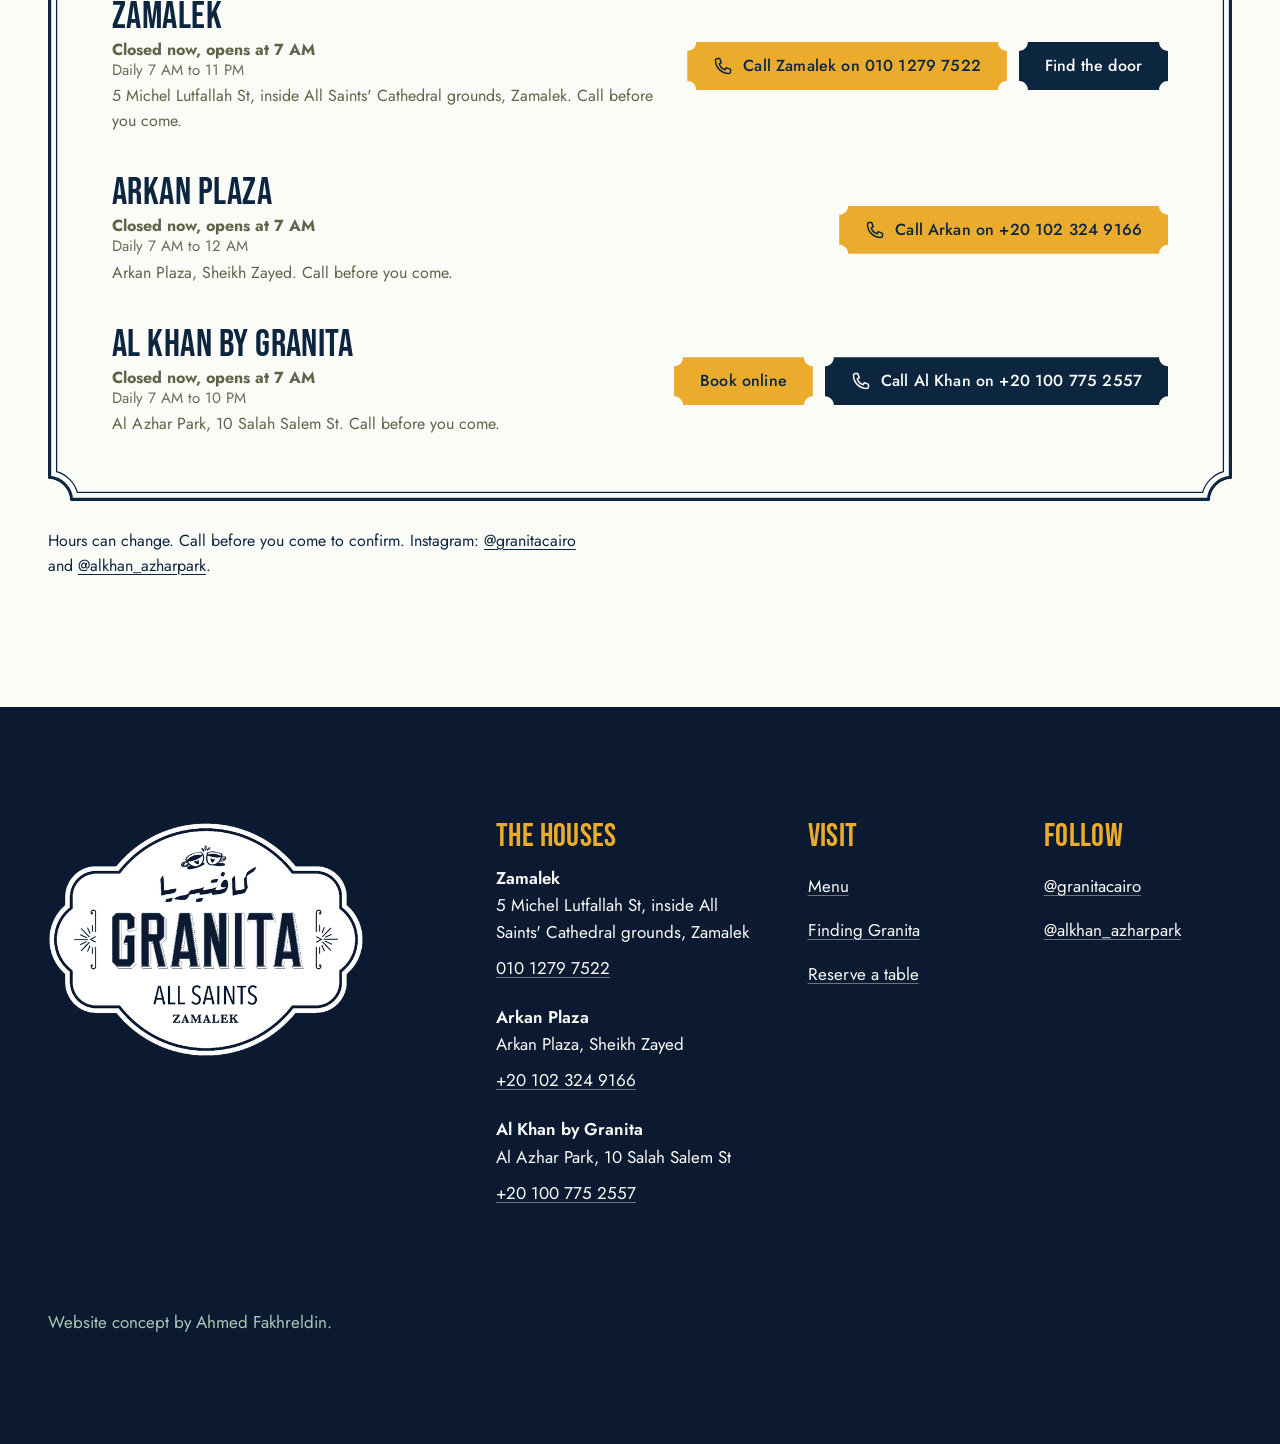
==== commit cff1b79b: "Pair the granita and dessert photos evenly, motto under both Co-Authored-By: Claude Opus 5.5 <norepl" ====
--- a/index.html
+++ b/index.html
@@ -26,9 +26,9 @@
 <link rel="preload" as="image" href="img/hero.webp" media="(min-width: 761px)" type="image/webp" fetchpriority="high">
 <style>html.fl body{opacity:0}body{transition:opacity .25s ease}</style>
 <script>(function(){var d=document.documentElement;d.classList.add('js');d.classList.add('fl');var done=function(){d.classList.remove('fl')};var t=setTimeout(done,1200);if(document.fonts&&document.fonts.load){Promise.all([document.fonts.load('400 1em "Bebas Neue"'),document.fonts.load('400 1em "Jost"'),document.fonts.load('600 1em "Jost"'),document.fonts.load('400 1em "Cormorant Garamond"')]).then(function(){clearTimeout(t);done()},done)}else{done()}})();</script>
-<link rel="stylesheet" href="fonts.css?v=6">
-<link rel="stylesheet" href="notch.css?v=6">
-<link rel="stylesheet" href="site.css?v=6">
+<link rel="stylesheet" href="fonts.css?v=7">
+<link rel="stylesheet" href="notch.css?v=7">
+<link rel="stylesheet" href="site.css?v=7">
 <script type="application/ld+json">{"@context": "https://schema.org", "@graph": [{"@type": "Restaurant", "@id": "https://ahmedfakhr1.github.io/granita-preview/#zamalek", "name": "Granita Cairo, All Saints Zamalek", "description": "Grand café inside All Saints' Cathedral grounds in Zamalek, Cairo.", "url": "https://ahmedfakhr1.github.io/granita-preview/", "image": "https://ahmedfakhr1.github.io/granita-preview/img/og.jpg", "telephone": "+20 10 1279 7522", "hasMenu": "https://ahmedfakhr1.github.io/granita-preview/menu.html", "hasMap": "https://www.google.com/maps/place/Granita+Cairo/@30.0582552,31.2235549,17z", "sameAs": ["https://www.instagram.com/granitacairo/"], "address": {"@type": "PostalAddress", "streetAddress": "5 Michel Lutfallah St, All Saints' Cathedral", "addressLocality": "Zamalek, Cairo", "addressCountry": "EG"}, "geo": {"@type": "GeoCoordinates", "latitude": 30.0582552, "longitude": 31.2235549}, "openingHoursSpecification": [{"@type": "OpeningHoursSpecification", "dayOfWeek": ["Monday", "Tuesday", "Wednesday", "Thursday", "Friday", "Saturday", "Sunday"], "opens": "07:00", "closes": "23:00"}]}, {"@type": "Restaurant", "@id": "https://ahmedfakhr1.github.io/granita-preview/#arkan", "name": "Granita Cairo Arkan", "url": "https://ahmedfakhr1.github.io/granita-preview/", "image": "https://ahmedfakhr1.github.io/granita-preview/img/og.jpg", "telephone": "+20 102 324 9166", "hasMenu": "https://ahmedfakhr1.github.io/granita-preview/menu.html", "hasMap": "https://www.google.com/maps/place/Granita+Cairo+Arkan/@30.0195496,31.00485,17z", "sameAs": ["https://www.instagram.com/granitacairo/"], "address": {"@type": "PostalAddress", "streetAddress": "Arkan Plaza", "addressLocality": "Sheikh Zayed", "addressCountry": "EG"}, "geo": {"@type": "GeoCoordinates", "latitude": 30.0195496, "longitude": 31.00485}, "openingHoursSpecification": [{"@type": "OpeningHoursSpecification", "dayOfWeek": ["Monday", "Tuesday", "Wednesday", "Thursday", "Friday", "Saturday", "Sunday"], "opens": "07:00", "closes": "00:00"}]}, {"@type": "Restaurant", "@id": "https://ahmedfakhr1.github.io/granita-preview/#alkhan", "name": "Al Khan by Granita", "url": "https://al-khan-granita.tablein.com/en", "image": "https://ahmedfakhr1.github.io/granita-preview/img/og.jpg", "telephone": "+20 100 775 2557", "hasMap": "https://www.google.com/maps/place/Granita/@30.0385077,31.2631735,17z", "sameAs": ["https://www.instagram.com/alkhan_azharpark/", "https://al-khan-granita.tablein.com/en"], "acceptsReservations": "https://al-khan-granita.tablein.com/en", "address": {"@type": "PostalAddress", "streetAddress": "Al Azhar Park, 10 Salah Salem St", "addressLocality": "Cairo", "addressCountry": "EG"}, "geo": {"@type": "GeoCoordinates", "latitude": 30.0385077, "longitude": 31.2631735}, "openingHoursSpecification": [{"@type": "OpeningHoursSpecification", "dayOfWeek": ["Monday", "Tuesday", "Wednesday", "Thursday", "Friday", "Saturday", "Sunday"], "opens": "07:00", "closes": "22:00"}]}]}</script>
 </head>
 <body class="p-home">
@@ -128,10 +128,11 @@
       <p class="rv">Then the sweets: Fameux Nougat Glacé, Crème Caramel the very old fashioned way, Batata Gratinée, Coupe Liégeoise, Pêche Melba and a Banana Split, with the daily pastries and gâteau at the display fridge.</p>
       <div class="acts-row rv"><a class="btn" href="menu.html#signature-drinks">See the granitas</a><a class="btn btn--ink" href="menu.html#sweets">See the sweets</a></div>
     </div>
-    <div class="treats-pics">
-      <figure class="tp1 rv"><div class="ph nt"><img src="img/granitas.webp" alt="Four drinks in All Saints branded cups on lace coasters: a pale granita, a berry granita, an iced coffee and an orange juice" width="900" height="1169" loading="lazy" decoding="async"></div></figure>
-      <figure class="tp2 rv"><div class="ph nt"><img src="img/desserts.webp" alt="Four dessert plates held up at once: a cream-topped sponge, a lemon tart, a nut-topped brownie and a cheesecake" width="900" height="1308" loading="lazy" decoding="async"></div><figcaption>Always leave space for dessert</figcaption></figure>
-    </div>
+    <figure class="treats-pics rv">
+      <div class="tp1"><div class="ph nt"><img src="img/granitas.webp" alt="Four drinks in All Saints branded cups on lace coasters: a pale granita, a berry granita, an iced coffee and an orange juice" width="900" height="1169" loading="lazy" decoding="async"></div></div>
+      <div class="tp2"><div class="ph nt"><img src="img/desserts.webp" alt="Four dessert plates held up at once: a cream-topped sponge, a lemon tart, a nut-topped brownie and a cheesecake" width="900" height="1308" loading="lazy" decoding="async"></div></div>
+      <figcaption>Always leave space for dessert</figcaption>
+    </figure>
   </div>
 </section>
 
@@ -227,6 +228,6 @@
   <div data-sheet="dir" hidden><a href="https://www.google.com/maps/place/Granita+Cairo/@30.0582552,31.2235549,17z" target="_blank" rel="noopener"><b>Zamalek</b><span>Open in Google Maps</span></a><a href="https://www.google.com/maps/place/Granita+Cairo+Arkan/@30.0195496,31.00485,17z" target="_blank" rel="noopener"><b>Arkan Plaza</b><span>Open in Google Maps</span></a><a href="https://www.google.com/maps/place/Granita/@30.0385077,31.2631735,17z" target="_blank" rel="noopener"><b>Al Khan</b><span>Open in Google Maps</span></a></div>
   <form method="dialog"><button class="btn btn--paper btn--sm">Close</button></form>
 </dialog>
-<script src="app.js?v=6" defer></script>
+<script src="app.js?v=7" defer></script>
 </body>
 </html>
--- a/site.css
+++ b/site.css
@@ -316,10 +316,9 @@
 .treats-copy p { max-width: 50ch; font-size: 18px; }
 .treats-copy .acts-row { margin-top: 8px; }
 .treats-pics { display: grid; grid-template-columns: minmax(0, 1fr) minmax(0, 1fr); gap: 18px; align-items: start; }
-.treats-pics .tp2 { margin-top: clamp(40px, 8vw, 110px); }
+.treats-pics { margin: 0; }
 .treats-pics .ph { aspect-ratio: 4 / 5; }
-.treats-pics .tp2 .ph { aspect-ratio: 9 / 13; }
-.treats-pics figcaption { margin-top: 10px; font-size: 15px; color: var(--green); }
+.treats-pics figcaption { grid-column: 1 / -1; margin-top: 6px; font-size: 17px; color: var(--green); }
 @media (min-width: 900px) { .treats-in { grid-template-columns: minmax(0, 5fr) minmax(0, 6fr); gap: 80px; } }
 
 /* ---------------------------------------------------------------- home: toile band */
